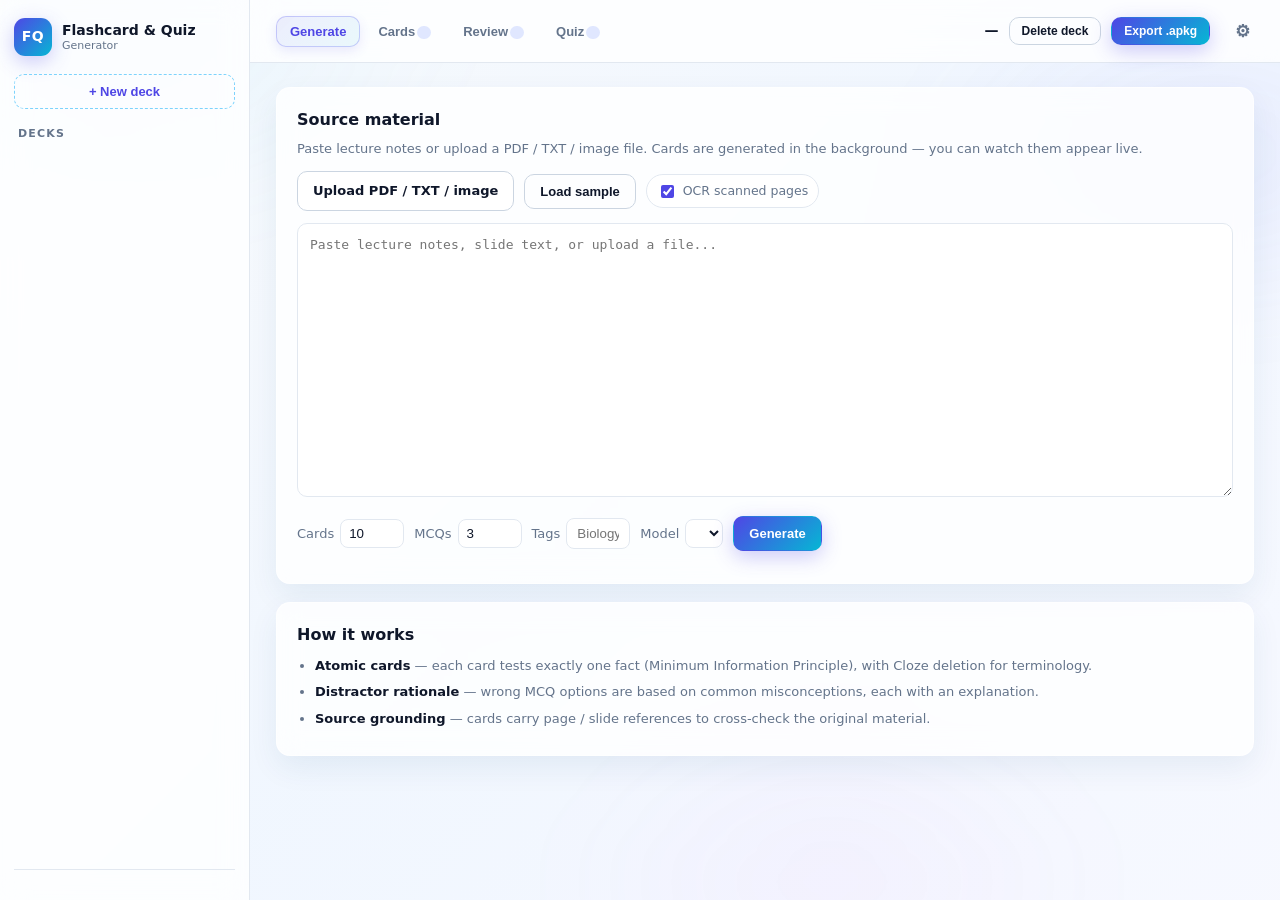
==== static/app.html @ 415cfa1e "Flashcard & Quiz Generator: multi-modal study tool with LLM card extraction, SM-2 review, and Anki e" ====
<!DOCTYPE html>
<html lang="en">
<head>
  <meta charset="UTF-8" />
  <meta name="viewport" content="width=device-width, initial-scale=1.0" />
  <title>Flashcard &amp; Quiz Generator</title>
  <meta name="theme-color" content="#4f46e5" />
  <meta name="mobile-web-app-capable" content="yes" />
  <meta name="apple-mobile-web-app-capable" content="yes" />
  <meta name="apple-mobile-web-app-status-bar-style" content="default" />
  <link rel="manifest" href="/manifest.json" />
  <link rel="icon" href="/favicon.ico" sizes="any" />
  <link rel="icon" type="image/png" sizes="32x32" href="/icons/favicon-64.png" />
  <link rel="icon" type="image/png" sizes="192x192" href="/icons/icon-192.png" />
  <link rel="icon" type="image/png" sizes="512x512" href="/icons/icon-512.png" />
  <link rel="apple-touch-icon" href="/icons/apple-touch-icon.png" />
  <link rel="stylesheet" href="style.css" />
</head>
<body>
  <div class="app">
    <aside class="sidebar">
      <div class="brand">
        <div class="brand-mark">FQ</div>
        <div class="brand-text">
          <strong>Flashcard &amp; Quiz</strong>
          <span>Generator</span>
        </div>
      </div>
      <button id="newDeckBtn" class="new-deck">+ New deck</button>
      <div class="deck-head">Decks</div>
      <ul id="deckList" class="deck-list"></ul>
      <div class="sidebar-foot">
        <div id="modelInfo" class="model-info" title="Active model"></div>
      </div>
    </aside>

    <div class="main">
      <header class="topbar">
        <button id="menuBtn" class="icon-btn" title="Menu" aria-label="Menu">&#9776;</button>
        <nav class="tabs" id="tabs">
          <button data-tab="generate" class="active">Generate</button>
          <button data-tab="cards">Cards <span id="cardsBadge" class="badge"></span></button>
          <button data-tab="review">Review <span id="dueBadge" class="badge accent"></span></button>
          <button data-tab="quiz">Quiz <span id="quizBadge" class="badge"></span></button>
        </nav>
        <div class="topbar-right">
          <span id="deckTitle" class="deck-title">—</span>
          <span id="platformChip" class="platform-chip" hidden></span>
          <button id="deleteDeckBtn" class="ghost sm danger">Delete deck</button>
          <button id="exportBtn" class="primary sm">Export .apkg</button>
          <button id="prefsBtn" class="icon-btn" title="Settings" aria-label="Settings">&#9881;</button>
        </div>
      </header>

      <main id="content" class="content">

        <section id="tab-generate" class="tab">
          <div class="panel">
            <h2>Source material</h2>
            <p class="sub">Paste lecture notes or upload a PDF / TXT / image file. Cards are generated in the background — you can watch them appear live.</p>
            <div class="row">
              <label class="file-btn">
                Upload PDF / TXT / image
                <input type="file" id="fileInput" accept=".pdf,.txt,.png,.jpg,.jpeg,.webp,.bmp,.tif,.tiff" />
              </label>
              <button id="loadSample" class="ghost">Load sample</button>
              <label class="chk" title="Read scanned pages with OCR">
                <input type="checkbox" id="ocrToggle" checked /> OCR scanned pages
              </label>
              <span id="fileStatus" class="status"></span>
            </div>
            <textarea id="sourceText" rows="12" placeholder="Paste lecture notes, slide text, or upload a file..."></textarea>
            <div class="row options">
              <label>Cards <input type="number" id="numCards" value="10" min="1" max="200" /></label>
              <label>MCQs <input type="number" id="numMcqs" value="3" min="1" max="100" /></label>
              <label>Tags <input type="text" id="tags" placeholder="Biology,Lecture_01" /></label>
              <label class="model-pick">Model
                <select id="modelSelect" title="Local Ollama/LM Studio models appear automatically when running"></select>
              </label>
              <button id="generateBtn" class="primary">Generate</button>
            </div>
            <div id="genProgress" class="progress hidden">
              <div class="bar"><div class="fill" id="genFill"></div></div>
              <div id="genStatus" class="status"></div>
            </div>
          </div>

          <div class="panel tips">
            <h2>How it works</h2>
            <ul>
              <li><strong>Atomic cards</strong> — each card tests exactly one fact (Minimum Information Principle), with Cloze deletion for terminology.</li>
              <li><strong>Distractor rationale</strong> — wrong MCQ options are based on common misconceptions, each with an explanation.</li>
              <li><strong>Source grounding</strong> — cards carry page / slide references to cross-check the original material.</li>
            </ul>
          </div>
        </section>

        <section id="tab-cards" class="tab hidden">
          <div class="panel">
            <div class="toolbar">
              <input type="text" id="cardFilter" class="search" placeholder="Filter cards..." />
              <span class="hint" id="cardCount"></span>
              <span class="spacer"></span>
              <span class="hint">Click a card to flip it</span>
            </div>
            <div id="cardGrid" class="card-grid"></div>
            <div id="cardsEmpty" class="empty hidden">
              <div class="empty-icon"><svg viewBox="0 0 24 24" fill="none" stroke="currentColor" stroke-width="1.8" stroke-linecap="round" stroke-linejoin="round"><rect x="3" y="4" width="18" height="16" rx="2"/><path d="M7 9h10M7 13h10M7 17h6"/></svg></div>
              <div class="empty-title">No cards yet</div>
              <p>Generate flashcards from your notes on the Generate tab, or export the deck to Anki.</p>
            </div>
          </div>
        </section>

        <section id="tab-review" class="tab hidden">
          <div class="panel">
            <h2>Spaced repetition <span class="hint inline">SM-2 · due today: <b id="reviewDueCount">0</b></span></h2>
            <div id="reviewArea"></div>
          </div>
        </section>

        <section id="tab-quiz" class="tab hidden">
          <div class="panel">
            <div class="toolbar">
              <h2>Multiple choice</h2>
              <span class="spacer"></span>
              <span class="hint" id="quizSessionScore"></span>
            </div>
            <div id="quizArea"></div>
          </div>
        </section>

      </main>
    </div>
  </div>

  <div id="sidebarBackdrop" class="sidebar-backdrop"></div>
  <div id="toasts" class="toasts"></div>
  <div id="modalRoot"></div>
  <template id="prefsTpl">
    <p style="color:var(--muted);font-size:13px;margin:0 0 12px">Appearance preferences are saved on this device.</p>
    <div class="prefs-row"><label>Theme</label>
      <div class="seg">
        <button data-theme="light">Light</button>
        <button data-theme="dark">Dark</button>
        <button data-theme="auto">Auto</button>
      </div>
    </div>
    <div class="prefs-row"><label>Accent</label>
      <div class="accents" data-accent>
        <button data-accent="indigo" title="Indigo" style="--sw:#4f46e5"></button>
        <button data-accent="cyan" title="Cyan" style="--sw:#0284c7"></button>
        <button data-accent="emerald" title="Emerald" style="--sw:#059669"></button>
        <button data-accent="rose" title="Rose" style="--sw:#e11d48"></button>
        <button data-accent="amber" title="Amber" style="--sw:#d97706"></button>
      </div>
    </div>
    <div class="prefs-row"><label>Text size</label>
      <div class="seg">
        <button data-size="compact">Compact</button>
        <button data-size="normal">Normal</button>
        <button data-size="large">Large</button>
      </div>
    </div>
  </template>
  <script src="app.js"></script>
  <script>
    if ("serviceWorker" in navigator) {
      window.addEventListener("load", () => navigator.serviceWorker.register("/sw.js").catch(() => {}));
    }
  </script>
</body>
</html>
---- static/style.css ----
﻿:root {
  --bg-top: #f8fafc;
  --bg-mid: rgba(219, 234, 254, 0.4);   /* blue-50 */
  --bg-bottom: rgba(238, 242, 255, 0.5); /* indigo-50 */
  --accent: #0284c7;                     /* bright cyan / royal blue */
  --indigo: #4f46e5;
  --cyan: #06b6d4;
  --emerald: #059669;
  --rose: #e11d48;
  --amber: #b45309;
  --text: #0f172a;                       /* midnight navy */
  --charcoal: #18181b;                   /* card text */
  --muted: #64748b;                      /* slate-500 */
  --white: #ffffff;
  --glass: rgba(255, 255, 255, 0.8);
  --glass-strong: rgba(255, 255, 255, 0.92);
  --border-soft: rgba(255, 255, 255, 0.6);
  --border-line: #e2e8f0;                /* slate-200 */
  --border-line-2: #cbd5e1;              /* slate-300 */
  --hover: #f1f5f9;                      /* slate-100 */
  --chip-bg: #f1f5f9;
  --wrong-bg: #fff1f2;
  --grad: linear-gradient(135deg, #4f46e5 0%, #06b6d4 100%);
  --grad-soft: linear-gradient(135deg, rgba(79, 70, 229, 0.09), rgba(6, 182, 212, 0.08));
  --shadow: 0 12px 30px rgba(12, 74, 110, 0.07);
  --glow: 0 6px 20px rgba(79, 70, 229, 0.28);
  --radius: 14px;
}

:root[data-theme="dark"] {
  --bg-top: #0b1220;
  --bg-mid: rgba(30, 41, 59, 0.5);
  --bg-bottom: rgba(15, 23, 42, 0.65);
  --text: #e2e8f0;
  --charcoal: #f1f5f9;
  --muted: #94a3b8;
  --white: #111a2c;
  --glass: rgba(23, 32, 48, 0.78);
  --glass-strong: rgba(23, 32, 48, 0.95);
  --border-soft: rgba(148, 163, 184, 0.15);
  --border-line: #263247;
  --border-line-2: #3b4a63;
  --hover: #1e293b;
  --chip-bg: #1e293b;
  --wrong-bg: rgba(225, 29, 72, 0.18);
  --shadow: 0 12px 30px rgba(0, 0, 0, 0.5);
  --glow: 0 6px 22px rgba(99, 102, 241, 0.4);
}

html.fs-compact { zoom: 0.92; }
html.fs-large { zoom: 1.12; }

* { box-sizing: border-box; }

html, body { height: 100%; }

body {
  margin: 0;
  color: var(--text);
  font-family: "Segoe UI", system-ui, -apple-system, sans-serif;
  line-height: 1.55;
  background: linear-gradient(135deg, var(--bg-top), var(--bg-mid), var(--bg-bottom));
  overflow-x: hidden;
}

body::before {
  content: "";
  position: fixed;
  inset: -25%;
  z-index: -1;
  pointer-events: none;
  background:
    radial-gradient(30% 26% at 22% 18%, rgba(56, 189, 248, 0.08), transparent 65%),
    radial-gradient(26% 22% at 80% 28%, rgba(99, 102, 241, 0.07), transparent 65%),
    radial-gradient(24% 22% at 60% 82%, rgba(217, 70, 239, 0.04), transparent 65%);
  filter: blur(34px);
  animation: aurora 26s ease-in-out infinite alternate;
}

@keyframes aurora {
  0%   { transform: translate3d(-2%, -1%, 0) scale(1); }
  50%  { transform: translate3d(2%, 1.5%, 0) scale(1.06); }
  100% { transform: translate3d(-1.5%, 2%, 0) scale(1.01); }
}

::selection { background: rgba(79, 70, 229, 0.18); }

::-webkit-scrollbar { width: 10px; height: 10px; }
::-webkit-scrollbar-track { background: transparent; }
::-webkit-scrollbar-thumb {
  background: rgba(99, 102, 241, 0.25);
  border-radius: 999px;
  border: 2px solid var(--bg-top);
}
::-webkit-scrollbar-thumb:hover { background: rgba(99, 102, 241, 0.4); }

.app { display: flex; min-height: 100vh; }

/* ---------------------------------------------------------------- sidebar */

.sidebar {
  width: 250px;
  flex-shrink: 0;
  display: flex;
  flex-direction: column;
  background: var(--glass);
  backdrop-filter: blur(14px);
  border-right: 1px solid var(--border-line);
  padding: 18px 14px;
  position: sticky;
  top: 0;
  height: 100vh;
}

.brand { display: flex; align-items: center; gap: 10px; margin-bottom: 18px; }

.brand-mark {
  width: 38px; height: 38px;
  display: grid; place-items: center;
  border-radius: 11px;
  background: var(--grad);
  font-weight: 800; font-size: 14px; letter-spacing: .5px; color: #fff;
  box-shadow: var(--glow);
}

.brand-text { display: flex; flex-direction: column; line-height: 1.2; }
.brand-text strong { font-size: 14px; color: var(--text); }
.brand-text span { font-size: 11px; color: var(--muted); }

.new-deck {
  width: 100%;
  padding: 9px 12px;
  border: 1px dashed #7dd3fc;
  border-radius: 10px;
  background: transparent;
  color: var(--accent);
  cursor: pointer;
  font-size: 13px;
  font-weight: 600;
  transition: background .15s, border-color .15s;
}
.new-deck:hover { background: #f0f9ff; border-color: var(--accent); }

.deck-head {
  margin: 16px 4px 6px;
  font-size: 11px; font-weight: 700; letter-spacing: 1.2px;
  color: var(--muted); text-transform: uppercase;
}

.deck-list { list-style: none; margin: 0; padding: 0; overflow-y: auto; flex: 1; }

.deck-item {
  display: flex; align-items: center; gap: 8px;
  padding: 9px 10px; margin-bottom: 4px;
  border-radius: 10px; cursor: pointer;
  border: 1px solid transparent;
  transition: background .12s, border-color .12s;
}
.deck-item:hover { background: rgba(224, 231, 255, 0.55); }  /* indigo-100 tint */
.deck-item.active {
  background: linear-gradient(135deg, rgba(79, 70, 229, 0.09), rgba(6, 182, 212, 0.07));
  border-color: rgba(99, 102, 241, 0.3);
}
.deck-item .name { flex: 1; font-size: 13px; white-space: nowrap; overflow: hidden; text-overflow: ellipsis; color: var(--text); }
.deck-item .meta { font-size: 11px; color: var(--muted); white-space: nowrap; }
.deck-item .meta .due-num { color: #d97706; font-weight: 700; }

.sidebar-foot { margin-top: 12px; padding-top: 12px; border-top: 1px solid var(--border-line); }
.model-info { font-size: 11px; color: var(--muted); overflow-wrap: anywhere; }
.model-info b { color: var(--text); }
.model-info .mock-tag {
  display: inline-block; margin-top: 4px; padding: 1px 7px;
  background: #fef3c7; color: #b45309;
  border-radius: 999px; font-size: 10px; font-weight: 700;
}

/* ---------------------------------------------------------------- main */

.main { flex: 1; min-width: 0; display: flex; flex-direction: column; }

.topbar {
  display: flex; align-items: center; justify-content: space-between; gap: 14px;
  padding: 14px 26px;
  border-bottom: 1px solid var(--border-line);
  background: var(--glass);
  backdrop-filter: blur(14px);
  position: sticky; top: 0; z-index: 10;
  flex-wrap: wrap;
}

.tabs { display: flex; gap: 4px; }
.tabs button {
  background: transparent; border: none; color: var(--muted);
  padding: 8px 14px; font-size: 13px; font-weight: 600; cursor: pointer;
  border-radius: 10px; transition: background .12s, color .12s;
}
.tabs button:hover { background: rgba(224, 231, 255, 0.55); color: var(--text); }
.tabs button.active {
  background: var(--grad-soft);
  color: var(--indigo);
  box-shadow: inset 0 0 0 1px rgba(99, 102, 241, 0.3), 0 4px 12px rgba(79, 70, 229, 0.12);
}

.badge {
  font-size: 10px; background: #e0e7ff; color: #4338ca;   /* indigo-100 / indigo-700 */
  border-radius: 999px; padding: 1px 7px; font-weight: 700; margin-left: 2px;
}
.badge.accent { background: #e0e7ff; color: #4338ca; }
.badge.warn { background: #fef3c7; color: #b45309; }

.topbar-right { display: flex; align-items: center; gap: 10px; }
.deck-title { font-size: 14px; font-weight: 700; color: var(--text); }

.content { padding: 24px 26px 80px; max-width: 1100px; width: 100%; }

.tab { display: grid; gap: 18px; }
.tab.hidden { display: none; }

.panel {
  background: var(--glass);
  border: 1px solid var(--border-soft);
  border-radius: var(--radius);
  padding: 20px;
  backdrop-filter: blur(12px);
  box-shadow: var(--shadow);
}
.panel h2 { margin: 0 0 6px; font-size: 16px; color: var(--text); }
.panel h2 .inline { font-weight: 400; }

.sub { color: var(--muted); font-size: 13px; margin: 0 0 12px; }

.row { display: flex; gap: 10px; align-items: center; flex-wrap: wrap; margin: 12px 0; }
.row.options label { display: flex; align-items: center; gap: 6px; font-size: 13px; color: var(--muted); }
.row.options label input { width: 64px; }
.row.options label.model-pick select {
  max-width: 220px; padding: 5px 8px; border-radius: 8px;
  border: 1px solid var(--border-line); background: var(--white); color: var(--text);
  font: 12.5px/1.4 inherit;
}
.row.options label.model-pick select:focus { outline: none; border-color: var(--accent); }

label.chk {
  display: inline-flex; align-items: center; gap: 6px;
  font-size: 12.5px; color: var(--muted);
  padding: 6px 10px; border-radius: 999px;
  background: var(--glass);
  border: 1px solid var(--border-line);
  cursor: pointer; user-select: none;
}
label.chk input { width: auto; accent-color: var(--accent); }
label.chk:hover { border-color: var(--accent); }

textarea, input[type="text"].search {
  width: 100%;
  background: var(--glass-strong);
  color: var(--text);
  border: 1px solid var(--border-line);
  border-radius: 10px;
  padding: 11px 12px;
  font: 13px/1.6 Consolas, "Cascadia Mono", monospace;
  resize: vertical;
}
input[type="number"], .search { width: auto; }
input[type="number"] {
  background: var(--glass-strong); color: var(--text);
  border: 1px solid var(--border-line); border-radius: 8px;
  padding: 6px 8px;
}
textarea:focus, input:focus, input:focus-visible {
  outline: none;
  border-color: rgba(79, 70, 229, 0.6);
  box-shadow: 0 0 0 3px rgba(79, 70, 229, 0.12);
}
input[type="text"] { background: var(--glass-strong); color: var(--text); border: 1px solid var(--border-line); border-radius: 8px; padding: 7px 10px; }
input[type="text"] { width: 220px; }

button {
  background: var(--white);
  color: var(--text);
  border: 1px solid var(--border-line-2);
  border-radius: 10px;
  padding: 9px 15px;
  cursor: pointer;
  font-size: 13px;
  font-weight: 600;
  transition: filter .15s, transform .05s, border-color .15s, box-shadow .2s, background .15s;
}
button:hover { background: var(--hover); border-color: #94a3b8; }
button:active { transform: translateY(1px); }
button:disabled { opacity: .45; cursor: not-allowed; }
button.primary {
  background: var(--grad);
  border-color: transparent; color: #fff;
  box-shadow: var(--glow);
}
button.primary:hover { filter: brightness(1.07); box-shadow: 0 8px 24px rgba(79, 70, 229, 0.35); }
button.ghost { background: transparent; }
button.ghost:hover { background: rgba(224, 231, 255, 0.4); }
button.sm { padding: 6px 12px; font-size: 12px; }
button.danger:hover { border-color: var(--rose); color: var(--rose); background: rgba(225, 29, 72, 0.06); }

.file-btn {
  display: inline-block; cursor: pointer; font-size: 13px;
  background: var(--white); border: 1px solid var(--border-line-2);
  border-radius: 10px; padding: 9px 15px; font-weight: 600;
  transition: filter .15s, border-color .15s, background .15s;
}
.file-btn:hover { filter: brightness(0.98); background: var(--hover); border-color: #94a3b8; }
.file-btn input { display: none; }

.status { font-size: 12px; color: var(--muted); }
.status.err { color: var(--rose); }
.status.ok { color: var(--emerald); }

/* ---------------------------------------------------------------- progress */

.progress { margin-top: 4px; }
.progress.hidden, .hidden { display: none; }
.bar {
  height: 8px; border-radius: 999px;
  background: var(--border-line); overflow: hidden;
  border: 1px solid var(--border-line);
}
.fill {
  height: 100%; width: 0%;
  background: var(--grad);
  border-radius: 999px;
  box-shadow: 0 0 10px rgba(79, 70, 229, 0.4);
  transition: width .4s ease;
}
#genStatus { margin-top: 8px; }
.bar.indeterminate .fill { width: 30%; animation: slide 1.2s ease-in-out infinite; }
@keyframes slide { 0% { margin-left: -30%; } 100% { margin-left: 100%; } }

/* ---------------------------------------------------------------- card grid */

.toolbar { display: flex; align-items: center; gap: 12px; margin-bottom: 14px; flex-wrap: wrap; }
.toolbar h2 { margin: 0; }
.toolbar .search { max-width: 280px; }
.toolbar .search { width: auto; }
.spacer { flex: 1; }
.hint { font-size: 12px; color: var(--muted); }

.card-grid {
  display: grid;
  grid-template-columns: repeat(auto-fill, minmax(300px, 1fr));
  gap: 14px;
}

.flip-card { perspective: 1100px; }
.flip-card .flip-inner {
  position: relative; width: 100%; height: 150px;
  transform-style: preserve-3d;
  transition: transform .45s cubic-bezier(.4, .2, .2, 1);
  cursor: pointer;
}
.flip-card.flipped .flip-inner { transform: rotateY(180deg); }
.flip-card.big .flip-inner { height: 260px; }

.face {
  position: absolute; inset: 0;
  backface-visibility: hidden; -webkit-backface-visibility: hidden;
  border-radius: 12px;
  border: 1px solid var(--border-soft);
  background: var(--white);
  box-shadow: 0 8px 22px rgba(12, 74, 110, 0.08);
  padding: 16px;
  display: flex; flex-direction: column;
  overflow: hidden;
}
.flip-card:not(.flipped) .face.front { transition: box-shadow .25s, transform .25s; }
.flip-card:not(.flipped):hover .face.front {
  box-shadow: 0 12px 30px rgba(79, 70, 229, 0.16);
  transform: translateY(-2px);
}

.face .face-text {
  flex: 1; font-size: 14px; overflow-y: auto;
  display: flex; align-items: center;
  color: var(--charcoal);
}
.face.back .face-text { align-items: flex-start; }
.face .face-meta {
  margin-top: 8px; padding-top: 8px;
  border-top: 1px solid var(--border-line);
  display: flex; gap: 6px; align-items: center; flex-wrap: wrap;
  font-size: 11px; color: var(--muted);
}
.face.back {
  transform: rotateY(180deg);
  border-color: rgba(5, 150, 105, 0.3);
  background: linear-gradient(160deg, #ecfdf5, #f0fdff); /* emerald-50 â†’ cyan-50 */
}

.chip {
  background: #e0f2fe; color: #0369a1;                 /* sky-100 / sky-700 */
  border: 1px solid rgba(3, 105, 161, 0.15);
  border-radius: 999px; padding: 1px 8px; font-size: 10px; font-weight: 700;
}
.chip.tags { background: var(--chip-bg); color: var(--muted); border-color: transparent; font-weight: 600; }

mark, .cloze-hl {
  background: #fef08a; color: #451a03;                /* yellow-200 highlighter / amber-950 */
  border-radius: 4px; padding: 0 3px; font-weight: 700;
}

.card-actions { display: flex; gap: 6px; margin-top: 8px; }
.card-actions button { padding: 5px 10px; font-size: 11px; background: var(--hover); }

.card-editor { width: 100%; }
.card-editor textarea { min-height: 54px; margin-bottom: 6px; font-size: 12px; }
.card-editor .controls { display: flex; gap: 6px; justify-content: flex-end; }
.card-editor .controls button { padding: 5px 12px; font-size: 11px; }
.card-editor .save { background: var(--emerald); border-color: var(--emerald); color: #fff; }

.empty { text-align: center; padding: 42px 20px; color: var(--muted); }
.empty-title { font-size: 16px; font-weight: 700; color: var(--text); margin-bottom: 6px; }
.empty p { margin: 0; font-size: 13px; }

/* ---------------------------------------------------------------- review */

.review-stage { max-width: 640px; margin: 0 auto; }
.review-flip { margin-bottom: 14px; }
.review-actions { display: flex; gap: 8px; justify-content: center; flex-wrap: wrap; }
.review-actions button { min-width: 84px; }
.review-actions .q1 { border-color: #fda4af; color: #be123c; }
.review-actions .q3 { border-color: #fcd34d; color: #b45309; }
.review-actions .q4 { border-color: #6ee7b7; color: #047857; }
.review-actions .q5 { background: linear-gradient(135deg, #10b981, #06b6d4); border-color: transparent; color: #fff; box-shadow: 0 5px 16px rgba(16, 185, 129, 0.3); }
.review-progress { text-align: center; color: var(--muted); font-size: 12px; margin-top: 12px; }
.review-result { text-align: center; font-size: 13px; margin-top: 10px; }
.review-result.ok { color: var(--emerald); }
.review-result .interval-line { color: var(--muted); font-size: 12px; }

/* ---------------------------------------------------------------- quiz */

.quiz-box { max-width: 720px; margin: 0 auto; }
.quiz-head { display: flex; justify-content: space-between; align-items: center; margin-bottom: 12px; color: var(--muted); font-size: 13px; }
.quiz-q { font-size: 16px; font-weight: 700; margin-bottom: 14px; color: var(--text); }
.quiz-opts { display: grid; gap: 8px; margin-bottom: 12px; }
.quiz-opt {
  display: flex; align-items: center; gap: 10px; text-align: left;
  background: var(--white); padding: 11px 14px;
  border-radius: 11px;
  box-shadow: 0 2px 8px rgba(12, 74, 110, 0.04);
}
.quiz-opt:hover:not(.locked):not(.correct):not(.wrong) { border-color: rgba(99, 102, 241, 0.55); background: var(--hover); }
.quiz-opt .key { color: var(--muted); font-weight: 700; font-size: 12px; min-width: 18px; }
.quiz-opt.correct { border-color: rgba(5, 150, 105, 0.6); background: #ecfdf5; box-shadow: 0 0 14px rgba(5, 150, 105, 0.12); }
.quiz-opt.wrong { border-color: rgba(225, 29, 72, 0.55); background: var(--wrong-bg); }
.quiz-opt.locked { opacity: .7; }
.quiz-opt.locked:not(.correct):not(.wrong) { opacity: .4; }
.quiz-expl {
  font-size: 13px; color: var(--muted);
  border-top: 1px dashed var(--border-line-2); padding-top: 10px; margin-bottom: 12px;
  min-height: 18px;
}
.quiz-nav { display: flex; gap: 8px; align-items: center; justify-content: space-between; }
.quiz-nav .nav-btns { display: flex; gap: 8px; }
.quiz-list { margin-top: 26px; border-top: 1px solid var(--border-line); padding-top: 14px; }
.quiz-list-title { font-size: 12px; color: var(--muted); text-transform: uppercase; letter-spacing: 1.2px; margin-bottom: 8px; }
.quiz-entry {
  display: flex; align-items: center; gap: 10px;
  padding: 8px 10px; border-radius: 9px; cursor: pointer;
  font-size: 13px; color: var(--muted);
}
.quiz-entry:hover { background: rgba(224, 231, 255, 0.55); color: var(--text); }
.quiz-entry.active {
  background: var(--grad-soft); color: var(--indigo); font-weight: 600;
  box-shadow: inset 0 0 0 1px rgba(99, 102, 241, 0.3);
}
.quiz-entry .acc { margin-left: auto; font-size: 11px; }
.quiz-entry .del { margin-left: 6px; padding: 2px 8px; font-size: 11px; }
.acc-good { color: var(--emerald); } .acc-bad { color: #d97706; } .acc-none { color: var(--muted); }

/* ---------------------------------------------------------------- toasts */

.toasts {
  position: fixed; bottom: 20px; right: 20px; z-index: 100;
  display: flex; flex-direction: column; gap: 8px; max-width: 340px;
}
.toast {
  background: var(--glass-strong);
  border: 1px solid var(--border-line);
  border-left: 3px solid #6366f1;
  backdrop-filter: blur(10px);
  padding: 11px 14px; border-radius: 11px;
  font-size: 13px; color: var(--text);
  box-shadow: var(--shadow);
  animation: toast-in .25s ease;
}
.toast.ok { border-left-color: var(--emerald); }
.toast.err { border-left-color: var(--rose); }
.toast.out { animation: toast-out .3s ease forwards; }
@keyframes toast-in { from { transform: translateY(10px); opacity: 0; } to { transform: none; opacity: 1; } }
@keyframes toast-out { to { transform: translateY(8px); opacity: 0; } }

/* ---------------------------------------------------------------- modal */

.modal-backdrop {
  position: fixed; inset: 0; z-index: 90;
  background: rgba(15, 23, 42, 0.25);
  display: grid; place-items: center;
  backdrop-filter: blur(4px);
}
.modal {
  width: min(420px, 90vw);
  background: var(--glass-strong);
  border: 1px solid var(--border-soft);
  border-radius: var(--radius);
  padding: 22px;
  backdrop-filter: blur(14px);
  box-shadow: 0 20px 50px rgba(12, 74, 110, 0.15);
}
.modal h3 { margin: 0 0 12px; font-size: 15px; color: var(--text); }
.modal .row { margin: 0; }
.modal .actions { display: flex; gap: 8px; justify-content: flex-end; margin-top: 16px; }
.modal .actions .confirm { background: var(--rose); border-color: var(--rose); color: #fff; }

.prefs-row { display: flex; align-items: center; gap: 12px; margin: 12px 0; }
.prefs-row label { font-size: 13px; font-weight: 600; color: var(--text); width: 76px; flex-shrink: 0; }
.seg { display: flex; gap: 4px; background: var(--chip-bg); border: 1px solid var(--border-line); border-radius: 10px; padding: 3px; }
.seg button { border: none; background: transparent; color: var(--muted); font-size: 12px; padding: 6px 12px; border-radius: 8px; cursor: pointer; }
.seg button:hover { color: var(--text); }
.seg button.active { background: var(--grad); color: #fff; font-weight: 600; box-shadow: var(--glow); }
.accents { display: flex; gap: 8px; }
.accents button {
  width: 26px; height: 26px; border-radius: 50%; border: 2px solid transparent; cursor: pointer;
  background: var(--sw); box-shadow: inset 0 0 0 2px rgba(255, 255, 255, 0.25);
}
.accents button:hover { transform: scale(1.1); }
.accents button.active { border-color: var(--text); box-shadow: 0 0 0 3px var(--glow); }
.icon-btn {
  background: transparent; border: none; color: var(--muted); font-size: 17px;
  width: 34px; height: 34px; border-radius: 10px; cursor: pointer; line-height: 1;
}
.icon-btn:hover { color: var(--text); background: var(--hover); }

.tips ul { margin: 8px 0 0; padding-left: 18px; font-size: 13px; color: var(--muted); }
.tips li { margin-bottom: 6px; }
.tips strong { color: var(--text); }

/* ---------------------------------------------------------------- responsive */

#menuBtn, .sidebar-backdrop { display: none; }

@media (max-width: 820px) {
  #menuBtn { display: inline-flex; }
  .app { flex-direction: column; }
  .sidebar {
    position: fixed;
    inset: 0 auto 0 0;
    width: 286px;
    height: 100%;
    flex-direction: column;
    align-items: stretch;
    z-index: 60;
    transform: translateX(-104%);
    transition: transform .22s ease;
    box-shadow: none;
  }
  .sidebar.open { transform: none; box-shadow: 0 12px 44px rgba(12, 74, 110, 0.28); }
  .sidebar-backdrop {
    display: block;
    position: fixed; inset: 0; z-index: 55;
    background: rgba(15, 23, 42, 0.4);
    opacity: 0; pointer-events: none;
    transition: opacity .2s ease;
  }
  .sidebar-backdrop.show { opacity: 1; pointer-events: auto; }
  .deck-list { flex-direction: column; align-items: stretch; }
  .deck-item { padding: 10px 12px; }
  .tabs { overflow-x: auto; flex-wrap: nowrap; -webkit-overflow-scrolling: touch; scrollbar-width: none; }
  .tabs::-webkit-scrollbar { display: none; }
  .topbar { padding: 12px 16px; }
  .content { padding: 16px 16px 80px; }
  .topbar-right .deck-title { display: none; }
  .card-grid { grid-template-columns: 1fr; }
}

/* ---------------------------------------------------------------- platform-aware */

body[data-platform="android"] button { min-height: 42px; }
body[data-platform="android"] .tabs button { padding: 10px 16px; }
body[data-platform="android"] .deck-item { padding: 12px; }
body[data-platform="android"] .new-deck, body[data-platform="android"] .file-btn { padding: 12px 16px; }
body[data-platform="android"] .row.options label input[type="number"] { width: 76px; padding: 9px; }
body[data-platform="android"] .quiz-opt { padding: 14px 16px; }
body[data-platform="android"] .review-actions button { min-height: 48px; flex: 1; min-width: 0; }
body[data-platform="android"] .review-actions { gap: 6px; }

body[data-platform="desktop"] .content { max-width: 1280px; }

.platform-chip {
  font-size: 11px; font-weight: 700; color: var(--accent);
  border: 1px solid rgba(2, 132, 199, 0.25);
  background: rgba(2, 132, 199, 0.08);
  padding: 3px 10px; border-radius: 999px;
  letter-spacing: .3px; white-space: nowrap;
}

button:focus-visible, .file-btn:focus-visible, .deck-item:focus-visible,
.quiz-opt:focus-visible, select:focus-visible {
  outline: 2px solid var(--accent);
  outline-offset: 2px;
}

.empty-icon {
  width: 46px; height: 46px; margin: 0 auto 12px;
  display: grid; place-items: center;
  border-radius: 14px;
  background: var(--grad-soft);
  color: var(--indigo);
}
.empty-icon svg { width: 24px; height: 24px; }

#generateBtn.busy::before {
  content: "";
  width: 12px; height: 12px; margin-right: 8px;
  border-radius: 50%;
  border: 2px solid rgba(255, 255, 255, 0.35);
  border-top-color: #fff;
  display: inline-block;
  vertical-align: -2px;
  animation: spin .7s linear infinite;
}
@keyframes spin { to { transform: rotate(360deg); } }
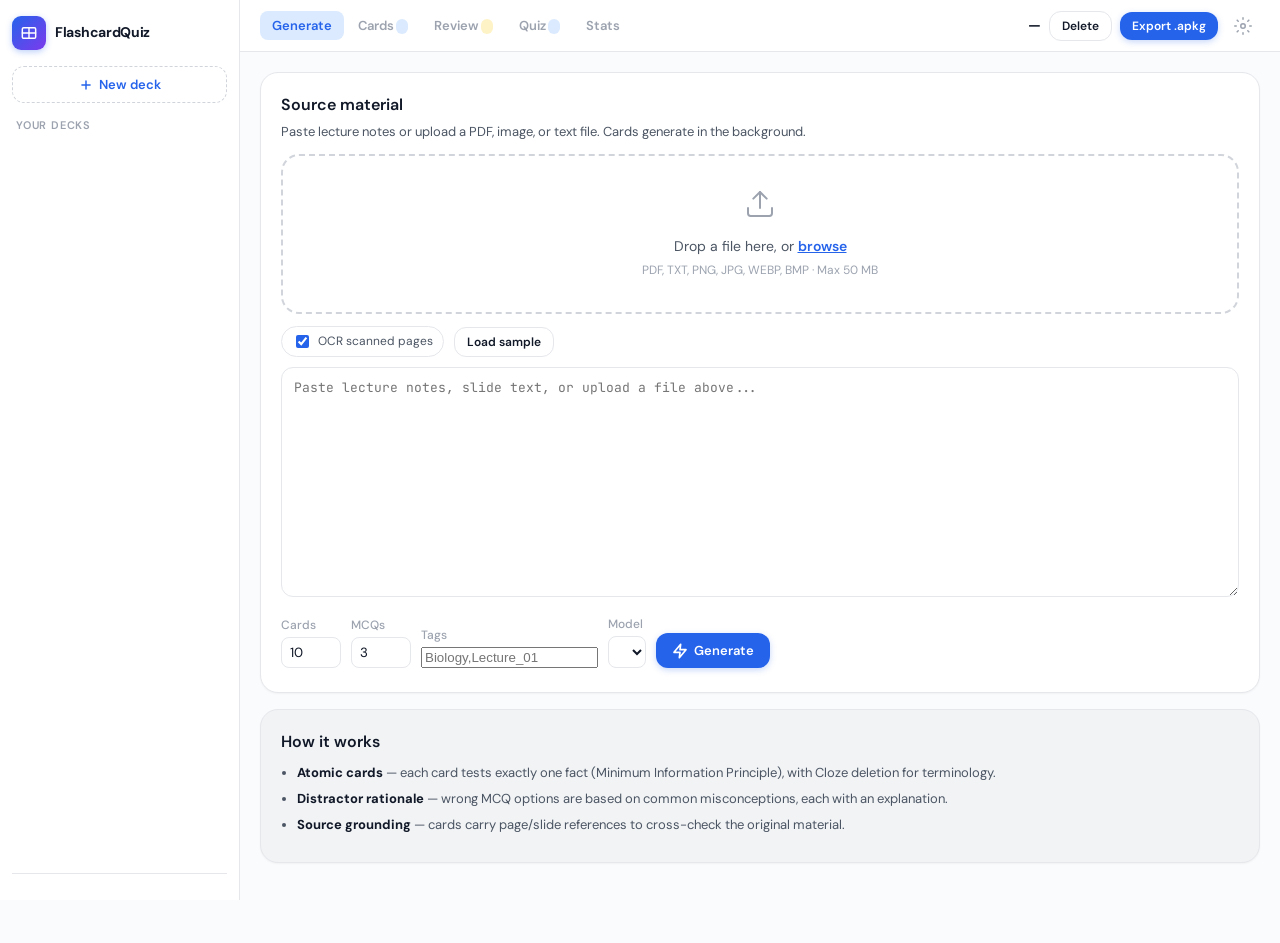
==== commit 2cdbfd73: "Production release: v1.2.0 - security fixes, UI overhaul, Play Store AAB, Docker deploy" ====
--- a/static/app.html
+++ b/static/app.html
@@ -4,129 +4,186 @@
   <meta charset="UTF-8" />
   <meta name="viewport" content="width=device-width, initial-scale=1.0" />
   <title>Flashcard &amp; Quiz Generator</title>
-  <meta name="theme-color" content="#4f46e5" />
+  <meta name="theme-color" content="#0a0a0f" />
   <meta name="mobile-web-app-capable" content="yes" />
   <meta name="apple-mobile-web-app-capable" content="yes" />
-  <meta name="apple-mobile-web-app-status-bar-style" content="default" />
+  <meta name="apple-mobile-web-app-status-bar-style" content="black-translucent" />
   <link rel="manifest" href="/manifest.json" />
   <link rel="icon" href="/favicon.ico" sizes="any" />
   <link rel="icon" type="image/png" sizes="32x32" href="/icons/favicon-64.png" />
   <link rel="icon" type="image/png" sizes="192x192" href="/icons/icon-192.png" />
   <link rel="icon" type="image/png" sizes="512x512" href="/icons/icon-512.png" />
   <link rel="apple-touch-icon" href="/icons/apple-touch-icon.png" />
+  <link rel="preconnect" href="https://fonts.googleapis.com" />
+  <link rel="preconnect" href="https://fonts.gstatic.com" crossorigin />
+  <link href="https://fonts.googleapis.com/css2?family=DM+Sans:ital,opsz,wght@0,9..40,400;0,9..40,500;0,9..40,600;0,9..40,700;1,9..40,400&family=JetBrains+Mono:wght@500&display=swap" rel="stylesheet" />
+  <link rel="stylesheet" href="tokens.css" />
   <link rel="stylesheet" href="style.css" />
 </head>
 <body>
   <div class="app">
-    <aside class="sidebar">
+    <aside class="sidebar" id="sidebar">
       <div class="brand">
-        <div class="brand-mark">FQ</div>
-        <div class="brand-text">
-          <strong>Flashcard &amp; Quiz</strong>
-          <span>Generator</span>
+        <div class="brand-mark">
+          <svg width="16" height="16" viewBox="0 0 24 24" fill="none" stroke="currentColor" stroke-width="2.2" stroke-linecap="round" stroke-linejoin="round"><rect x="2" y="4" width="20" height="16" rx="2"/><path d="M12 4v16"/><path d="M2 12h20"/></svg>
         </div>
-      </div>
-      <button id="newDeckBtn" class="new-deck">+ New deck</button>
-      <div class="deck-head">Decks</div>
+        <span class="brand-name">FlashcardQuiz</span>
+      </div>
+      <button id="newDeckBtn" class="new-deck">
+        <svg width="14" height="14" viewBox="0 0 24 24" fill="none" stroke="currentColor" stroke-width="2.5" stroke-linecap="round"><path d="M12 5v14M5 12h14"/></svg>
+        New deck
+      </button>
+      <div class="deck-header">Your Decks</div>
       <ul id="deckList" class="deck-list"></ul>
-      <div class="sidebar-foot">
+      <div class="sidebar-footer">
         <div id="modelInfo" class="model-info" title="Active model"></div>
       </div>
     </aside>
 
     <div class="main">
-      <header class="topbar">
-        <button id="menuBtn" class="icon-btn" title="Menu" aria-label="Menu">&#9776;</button>
+      <header class="topbar" id="topbar">
+        <button id="menuBtn" class="icon-btn menu-btn" title="Menu" aria-label="Menu">
+          <svg width="20" height="20" viewBox="0 0 24 24" fill="none" stroke="currentColor" stroke-width="2" stroke-linecap="round"><path d="M3 12h18M3 6h18M3 18h18"/></svg>
+        </button>
         <nav class="tabs" id="tabs">
           <button data-tab="generate" class="active">Generate</button>
           <button data-tab="cards">Cards <span id="cardsBadge" class="badge"></span></button>
-          <button data-tab="review">Review <span id="dueBadge" class="badge accent"></span></button>
+          <button data-tab="review">Review <span id="dueBadge" class="badge badge-warn"></span></button>
           <button data-tab="quiz">Quiz <span id="quizBadge" class="badge"></span></button>
+          <button data-tab="stats">Stats</button>
         </nav>
         <div class="topbar-right">
-          <span id="deckTitle" class="deck-title">—</span>
+          <span id="deckTitle" class="deck-title">&mdash;</span>
           <span id="platformChip" class="platform-chip" hidden></span>
-          <button id="deleteDeckBtn" class="ghost sm danger">Delete deck</button>
-          <button id="exportBtn" class="primary sm">Export .apkg</button>
-          <button id="prefsBtn" class="icon-btn" title="Settings" aria-label="Settings">&#9881;</button>
+          <button id="deleteDeckBtn" class="btn-ghost btn-sm btn-danger">Delete</button>
+          <button id="exportBtn" class="btn-primary btn-sm">Export .apkg</button>
+          <button id="prefsBtn" class="icon-btn" title="Settings" aria-label="Settings">
+            <svg width="18" height="18" viewBox="0 0 24 24" fill="none" stroke="currentColor" stroke-width="2" stroke-linecap="round" stroke-linejoin="round"><circle cx="12" cy="12" r="3"/><path d="M12 1v2M12 21v2M4.22 4.22l1.42 1.42M18.36 18.36l1.42 1.42M1 12h2M21 12h2M4.22 19.78l1.42-1.42M18.36 5.64l1.42-1.42"/></svg>
+          </button>
         </div>
       </header>
 
       <main id="content" class="content">
 
+        <!-- Generate Tab -->
         <section id="tab-generate" class="tab">
           <div class="panel">
             <h2>Source material</h2>
-            <p class="sub">Paste lecture notes or upload a PDF / TXT / image file. Cards are generated in the background — you can watch them appear live.</p>
-            <div class="row">
-              <label class="file-btn">
-                Upload PDF / TXT / image
-                <input type="file" id="fileInput" accept=".pdf,.txt,.png,.jpg,.jpeg,.webp,.bmp,.tif,.tiff" />
-              </label>
-              <button id="loadSample" class="ghost">Load sample</button>
+            <p class="sub">Paste lecture notes or upload a PDF, image, or text file. Cards generate in the background.</p>
+
+            <div class="drop-zone" id="dropZone">
+              <div class="drop-icon">
+                <svg width="32" height="32" viewBox="0 0 24 24" fill="none" stroke="currentColor" stroke-width="1.5" stroke-linecap="round" stroke-linejoin="round"><path d="M21 15v4a2 2 0 0 1-2 2H5a2 2 0 0 1-2-2v-4"/><path d="M17 8l-5-5-5 5"/><path d="M12 3v12"/></svg>
+              </div>
+              <p class="drop-text">Drop a file here, or <label class="file-link" for="fileInput">browse</label></p>
+              <p class="drop-hint">PDF, TXT, PNG, JPG, WEBP, BMP &middot; Max 50 MB</p>
+              <input type="file" id="fileInput" accept=".pdf,.txt,.png,.jpg,.jpeg,.webp,.bmp,.tif,.tiff" />
+            </div>
+
+            <div id="filePreview" class="file-preview hidden">
+              <div class="file-info">
+                <svg width="16" height="16" viewBox="0 0 24 24" fill="none" stroke="currentColor" stroke-width="2" stroke-linecap="round" stroke-linejoin="round"><path d="M14 2H6a2 2 0 0 0-2 2v16a2 2 0 0 0 2 2h12a2 2 0 0 0 2-2V8z"/><path d="M14 2v6h6"/></svg>
+                <span id="fileName"></span>
+                <span id="fileSize" class="file-size"></span>
+                <button id="fileRemove" class="icon-btn" title="Remove file">
+                  <svg width="14" height="14" viewBox="0 0 24 24" fill="none" stroke="currentColor" stroke-width="2.5" stroke-linecap="round"><path d="M18 6 6 18M6 6l12 12"/></svg>
+                </button>
+              </div>
+            </div>
+
+            <div class="gen-row">
               <label class="chk" title="Read scanned pages with OCR">
                 <input type="checkbox" id="ocrToggle" checked /> OCR scanned pages
               </label>
+              <button id="loadSample" class="btn-ghost btn-sm">Load sample</button>
               <span id="fileStatus" class="status"></span>
             </div>
-            <textarea id="sourceText" rows="12" placeholder="Paste lecture notes, slide text, or upload a file..."></textarea>
-            <div class="row options">
-              <label>Cards <input type="number" id="numCards" value="10" min="1" max="200" /></label>
-              <label>MCQs <input type="number" id="numMcqs" value="3" min="1" max="100" /></label>
-              <label>Tags <input type="text" id="tags" placeholder="Biology,Lecture_01" /></label>
-              <label class="model-pick">Model
-                <select id="modelSelect" title="Local Ollama/LM Studio models appear automatically when running"></select>
-              </label>
-              <button id="generateBtn" class="primary">Generate</button>
-            </div>
+
+            <textarea id="sourceText" rows="10" placeholder="Paste lecture notes, slide text, or upload a file above..."></textarea>
+
+            <div class="gen-options">
+              <label class="opt-label">Cards
+                <input type="number" id="numCards" value="10" min="1" max="200" />
+              </label>
+              <label class="opt-label">MCQs
+                <input type="number" id="numMcqs" value="3" min="1" max="100" />
+              </label>
+              <label class="opt-label">Tags
+                <input type="text" id="tags" placeholder="Biology,Lecture_01" />
+              </label>
+              <label class="opt-label">Model
+                <select id="modelSelect" title="Local Ollama/LM Studio models appear automatically"></select>
+              </label>
+              <button id="generateBtn" class="btn-primary">
+                <svg width="16" height="16" viewBox="0 0 24 24" fill="none" stroke="currentColor" stroke-width="2.5" stroke-linecap="round" stroke-linejoin="round" style="margin-right:6px"><path d="M13 2L3 14h9l-1 8 10-12h-9l1-8z"/></svg>
+                Generate
+              </button>
+            </div>
+
             <div id="genProgress" class="progress hidden">
-              <div class="bar"><div class="fill" id="genFill"></div></div>
+              <div class="progress-bar"><div class="progress-fill" id="genFill"></div></div>
               <div id="genStatus" class="status"></div>
             </div>
           </div>
 
-          <div class="panel tips">
+          <div class="panel panel-muted">
             <h2>How it works</h2>
-            <ul>
-              <li><strong>Atomic cards</strong> — each card tests exactly one fact (Minimum Information Principle), with Cloze deletion for terminology.</li>
-              <li><strong>Distractor rationale</strong> — wrong MCQ options are based on common misconceptions, each with an explanation.</li>
-              <li><strong>Source grounding</strong> — cards carry page / slide references to cross-check the original material.</li>
+            <ul class="tips-list">
+              <li><strong>Atomic cards</strong> &mdash; each card tests exactly one fact (Minimum Information Principle), with Cloze deletion for terminology.</li>
+              <li><strong>Distractor rationale</strong> &mdash; wrong MCQ options are based on common misconceptions, each with an explanation.</li>
+              <li><strong>Source grounding</strong> &mdash; cards carry page/slide references to cross-check the original material.</li>
             </ul>
           </div>
         </section>
 
+        <!-- Cards Tab -->
         <section id="tab-cards" class="tab hidden">
           <div class="panel">
             <div class="toolbar">
-              <input type="text" id="cardFilter" class="search" placeholder="Filter cards..." />
-              <span class="hint" id="cardCount"></span>
+              <input type="text" id="cardFilter" class="search-input" placeholder="Filter cards..." />
+              <span class="muted" id="cardCount"></span>
               <span class="spacer"></span>
-              <span class="hint">Click a card to flip it</span>
+              <span class="muted sm">Click a card to flip</span>
             </div>
             <div id="cardGrid" class="card-grid"></div>
             <div id="cardsEmpty" class="empty hidden">
-              <div class="empty-icon"><svg viewBox="0 0 24 24" fill="none" stroke="currentColor" stroke-width="1.8" stroke-linecap="round" stroke-linejoin="round"><rect x="3" y="4" width="18" height="16" rx="2"/><path d="M7 9h10M7 13h10M7 17h6"/></svg></div>
+              <div class="empty-icon">
+                <svg width="28" height="28" viewBox="0 0 24 24" fill="none" stroke="currentColor" stroke-width="1.5" stroke-linecap="round" stroke-linejoin="round"><rect x="3" y="4" width="18" height="16" rx="2"/><path d="M7 9h10M7 13h10M7 17h6"/></svg>
+              </div>
               <div class="empty-title">No cards yet</div>
-              <p>Generate flashcards from your notes on the Generate tab, or export the deck to Anki.</p>
-            </div>
-          </div>
-        </section>
-
+              <p>Generate flashcards from your notes on the Generate tab.</p>
+            </div>
+          </div>
+        </section>
+
+        <!-- Review Tab -->
         <section id="tab-review" class="tab hidden">
           <div class="panel">
-            <h2>Spaced repetition <span class="hint inline">SM-2 · due today: <b id="reviewDueCount">0</b></span></h2>
+            <div class="toolbar">
+              <h2 style="margin:0">Spaced repetition</h2>
+              <span class="muted">SM-2 &middot; due today: <strong id="reviewDueCount">0</strong></span>
+            </div>
             <div id="reviewArea"></div>
           </div>
         </section>
 
+        <!-- Quiz Tab -->
         <section id="tab-quiz" class="tab hidden">
           <div class="panel">
             <div class="toolbar">
-              <h2>Multiple choice</h2>
+              <h2 style="margin:0">Multiple choice</h2>
               <span class="spacer"></span>
-              <span class="hint" id="quizSessionScore"></span>
+              <span class="muted" id="quizSessionScore"></span>
             </div>
             <div id="quizArea"></div>
+          </div>
+        </section>
+
+        <!-- Stats Tab -->
+        <section id="tab-stats" class="tab hidden">
+          <div class="panel">
+            <h2>Deck statistics</h2>
+            <div id="statsArea" class="stats-grid"></div>
           </div>
         </section>
 
@@ -138,7 +195,7 @@
   <div id="toasts" class="toasts"></div>
   <div id="modalRoot"></div>
   <template id="prefsTpl">
-    <p style="color:var(--muted);font-size:13px;margin:0 0 12px">Appearance preferences are saved on this device.</p>
+    <p class="muted sm" style="margin:0 0 12px">Appearance preferences are saved on this device.</p>
     <div class="prefs-row"><label>Theme</label>
       <div class="seg">
         <button data-theme="light">Light</button>
@@ -148,8 +205,8 @@
     </div>
     <div class="prefs-row"><label>Accent</label>
       <div class="accents" data-accent>
-        <button data-accent="indigo" title="Indigo" style="--sw:#4f46e5"></button>
-        <button data-accent="cyan" title="Cyan" style="--sw:#0284c7"></button>
+        <button data-accent="blue" title="Blue" style="--sw:#2563eb"></button>
+        <button data-accent="violet" title="Violet" style="--sw:#7c3aed"></button>
         <button data-accent="emerald" title="Emerald" style="--sw:#059669"></button>
         <button data-accent="rose" title="Rose" style="--sw:#e11d48"></button>
         <button data-accent="amber" title="Amber" style="--sw:#d97706"></button>
--- a/static/tokens.css
+++ b/static/tokens.css
@@ -0,0 +1,174 @@
+/* ---------------------------------------------------------------- tokens
+   Shared design tokens for landing + app pages. Both CSS files import this
+   via @import so there is a single source of truth for colors, spacing, and
+   typography. */
+
+:root {
+  --bg: #fafbfc;
+  --bg-alt: #f1f3f5;
+  --surface: #ffffff;
+  --surface-elevated: #ffffff;
+  --accent: #2563eb;
+  --accent-soft: #dbeafe;
+  --accent-hover: #1d4ed8;
+  --text: #111827;
+  --text-secondary: #4b5563;
+  --text-muted: #9ca3af;
+  --border: #e5e7eb;
+  --border-strong: #d1d5db;
+  --green: #059669;
+  --green-soft: #d1fae5;
+  --rose: #e11d48;
+  --rose-soft: #ffe4e6;
+  --amber: #d97706;
+  --amber-soft: #fef3c7;
+  --grad: linear-gradient(135deg, #2563eb 0%, #7c3aed 100%);
+  --shadow-sm: 0 1px 2px rgba(0,0,0,0.04);
+  --shadow: 0 4px 12px rgba(0,0,0,0.06);
+  --shadow-lg: 0 12px 32px rgba(0,0,0,0.08);
+  --radius: 12px;
+  --radius-lg: 18px;
+  --font: "DM Sans", system-ui, -apple-system, sans-serif;
+  --font-mono: "JetBrains Mono", "Cascadia Mono", monospace;
+  --sidebar-w: 240px;
+  --transition-fast: 0.15s ease;
+  --transition-med: 0.25s ease;
+}
+
+:root[data-theme="dark"] {
+  --bg: #0a0a0f;
+  --bg-alt: #111118;
+  --surface: #16161f;
+  --surface-elevated: #1c1c27;
+  --accent: #60a5fa;
+  --accent-soft: rgba(37,99,235,0.15);
+  --accent-hover: #93bbfd;
+  --text: #e5e7eb;
+  --text-secondary: #9ca3af;
+  --text-muted: #6b7280;
+  --border: #26262e;
+  --border-strong: #33333d;
+  --green-soft: rgba(5,150,105,0.15);
+  --rose-soft: rgba(225,29,72,0.15);
+  --amber-soft: rgba(217,119,6,0.15);
+  --grad: linear-gradient(135deg, #60a5fa 0%, #a78bfa 100%);
+  --shadow-sm: 0 1px 2px rgba(0,0,0,0.2);
+  --shadow: 0 4px 12px rgba(0,0,0,0.3);
+  --shadow-lg: 0 12px 32px rgba(0,0,0,0.4);
+}
+
+html.fs-compact { zoom: 0.92; }
+html.fs-large { zoom: 1.12; }
+
+*, *::before, *::after { box-sizing: border-box; }
+html { scroll-behavior: smooth; }
+
+body {
+  margin: 0;
+  color: var(--text);
+  font-family: var(--font);
+  line-height: 1.6;
+  background: var(--bg);
+  overflow-x: hidden;
+  -webkit-font-smoothing: antialiased;
+  -moz-osx-font-smoothing: grayscale;
+}
+
+::selection { background: rgba(37,99,235,0.15); }
+
+::-webkit-scrollbar { width: 8px; height: 8px; }
+::-webkit-scrollbar-track { background: transparent; }
+::-webkit-scrollbar-thumb { background: var(--border-strong); border-radius: 999px; }
+::-webkit-scrollbar-thumb:hover { background: var(--text-muted); }
+
+/* ---------------------------------------------------------------- utility animations */
+
+@keyframes fadeIn {
+  from { opacity: 0; transform: translateY(8px); }
+  to { opacity: 1; transform: none; }
+}
+
+@keyframes slideInRight {
+  from { opacity: 0; transform: translateX(12px); }
+  to { opacity: 1; transform: none; }
+}
+
+@keyframes scaleIn {
+  from { opacity: 0; transform: scale(0.95); }
+  to { opacity: 1; transform: none; }
+}
+
+@keyframes pulse {
+  0%, 100% { opacity: 1; }
+  50% { opacity: 0.5; }
+}
+
+@keyframes shimmer {
+  0% { background-position: -200% 0; }
+  100% { background-position: 200% 0; }
+}
+
+@keyframes shake {
+  0%, 100% { transform: translateX(0); }
+  20% { transform: translateX(-4px); }
+  40% { transform: translateX(4px); }
+  60% { transform: translateX(-3px); }
+  80% { transform: translateX(3px); }
+}
+
+.animate-in { animation: fadeIn 0.3s ease both; }
+
+/* ---------------------------------------------------------------- skeleton loading */
+
+.skeleton {
+  background: linear-gradient(90deg, var(--bg-alt) 25%, var(--border) 50%, var(--bg-alt) 75%);
+  background-size: 200% 100%;
+  animation: shimmer 1.5s ease-in-out infinite;
+  border-radius: var(--radius);
+}
+
+.skeleton-text { height: 14px; margin-bottom: 8px; }
+.skeleton-text:last-child { width: 60%; }
+.skeleton-card { height: 140px; border-radius: var(--radius-lg); }
+.skeleton-stat { height: 80px; border-radius: var(--radius-lg); }
+
+/* ---------------------------------------------------------------- buttons */
+
+.btn-primary, .btn-ghost {
+  display: inline-flex; align-items: center; justify-content: center;
+  font-weight: 600; border-radius: var(--radius); padding: 10px 20px;
+  font-size: 14px; font-family: var(--font); cursor: pointer; border: none;
+  transition: transform var(--transition-fast), box-shadow var(--transition-med), background var(--transition-fast);
+}
+.btn-primary {
+  background: var(--accent); color: #fff;
+  box-shadow: 0 2px 8px rgba(37,99,235,0.25);
+}
+.btn-primary:hover { background: var(--accent-hover); box-shadow: 0 4px 16px rgba(37,99,235,0.35); transform: translateY(-1px); }
+.btn-primary:active { transform: translateY(1px); box-shadow: 0 1px 4px rgba(37,99,235,0.2); }
+.btn-primary:disabled { opacity: .45; cursor: not-allowed; transform: none; }
+
+.btn-ghost {
+  background: var(--surface); color: var(--text);
+  border: 1px solid var(--border);
+}
+.btn-ghost:hover { background: var(--bg-alt); border-color: var(--border-strong); transform: translateY(-1px); }
+.btn-ghost:active { transform: translateY(1px); }
+
+.btn-sm { padding: 6px 12px; font-size: 12px; }
+.btn-danger:hover { border-color: var(--rose); color: var(--rose); background: var(--rose-soft); }
+
+.icon-btn {
+  background: transparent; border: none; color: var(--text-muted);
+  width: 36px; height: 36px; border-radius: var(--radius); cursor: pointer;
+  display: grid; place-items: center; font-family: var(--font);
+  transition: background var(--transition-fast), color var(--transition-fast);
+}
+.icon-btn:hover { color: var(--text); background: var(--bg-alt); }
+
+/* ---------------------------------------------------------------- focus */
+
+:focus-visible {
+  outline: 2px solid var(--accent);
+  outline-offset: 2px;
+}
--- a/static/style.css
+++ b/static/style.css
@@ -1,176 +1,100 @@
-﻿:root {
-  --bg-top: #f8fafc;
-  --bg-mid: rgba(219, 234, 254, 0.4);   /* blue-50 */
-  --bg-bottom: rgba(238, 242, 255, 0.5); /* indigo-50 */
-  --accent: #0284c7;                     /* bright cyan / royal blue */
-  --indigo: #4f46e5;
-  --cyan: #06b6d4;
-  --emerald: #059669;
-  --rose: #e11d48;
-  --amber: #b45309;
-  --text: #0f172a;                       /* midnight navy */
-  --charcoal: #18181b;                   /* card text */
-  --muted: #64748b;                      /* slate-500 */
-  --white: #ffffff;
-  --glass: rgba(255, 255, 255, 0.8);
-  --glass-strong: rgba(255, 255, 255, 0.92);
-  --border-soft: rgba(255, 255, 255, 0.6);
-  --border-line: #e2e8f0;                /* slate-200 */
-  --border-line-2: #cbd5e1;              /* slate-300 */
-  --hover: #f1f5f9;                      /* slate-100 */
-  --chip-bg: #f1f5f9;
-  --wrong-bg: #fff1f2;
-  --grad: linear-gradient(135deg, #4f46e5 0%, #06b6d4 100%);
-  --grad-soft: linear-gradient(135deg, rgba(79, 70, 229, 0.09), rgba(6, 182, 212, 0.08));
-  --shadow: 0 12px 30px rgba(12, 74, 110, 0.07);
-  --glow: 0 6px 20px rgba(79, 70, 229, 0.28);
-  --radius: 14px;
-}
-
-:root[data-theme="dark"] {
-  --bg-top: #0b1220;
-  --bg-mid: rgba(30, 41, 59, 0.5);
-  --bg-bottom: rgba(15, 23, 42, 0.65);
-  --text: #e2e8f0;
-  --charcoal: #f1f5f9;
-  --muted: #94a3b8;
-  --white: #111a2c;
-  --glass: rgba(23, 32, 48, 0.78);
-  --glass-strong: rgba(23, 32, 48, 0.95);
-  --border-soft: rgba(148, 163, 184, 0.15);
-  --border-line: #263247;
-  --border-line-2: #3b4a63;
-  --hover: #1e293b;
-  --chip-bg: #1e293b;
-  --wrong-bg: rgba(225, 29, 72, 0.18);
-  --shadow: 0 12px 30px rgba(0, 0, 0, 0.5);
-  --glow: 0 6px 22px rgba(99, 102, 241, 0.4);
-}
-
-html.fs-compact { zoom: 0.92; }
-html.fs-large { zoom: 1.12; }
-
-* { box-sizing: border-box; }
-
+﻿/* ---------------------------------------------------------------- tokens — imported via tokens.css */
+*, *::before, *::after { box-sizing: border-box; }
 html, body { height: 100%; }
 
 body {
   margin: 0;
   color: var(--text);
-  font-family: "Segoe UI", system-ui, -apple-system, sans-serif;
+  font-family: var(--font);
   line-height: 1.55;
-  background: linear-gradient(135deg, var(--bg-top), var(--bg-mid), var(--bg-bottom));
+  background: var(--bg);
   overflow-x: hidden;
-}
-
-body::before {
-  content: "";
-  position: fixed;
-  inset: -25%;
-  z-index: -1;
-  pointer-events: none;
-  background:
-    radial-gradient(30% 26% at 22% 18%, rgba(56, 189, 248, 0.08), transparent 65%),
-    radial-gradient(26% 22% at 80% 28%, rgba(99, 102, 241, 0.07), transparent 65%),
-    radial-gradient(24% 22% at 60% 82%, rgba(217, 70, 239, 0.04), transparent 65%);
-  filter: blur(34px);
-  animation: aurora 26s ease-in-out infinite alternate;
-}
-
-@keyframes aurora {
-  0%   { transform: translate3d(-2%, -1%, 0) scale(1); }
-  50%  { transform: translate3d(2%, 1.5%, 0) scale(1.06); }
-  100% { transform: translate3d(-1.5%, 2%, 0) scale(1.01); }
-}
-
-::selection { background: rgba(79, 70, 229, 0.18); }
-
-::-webkit-scrollbar { width: 10px; height: 10px; }
+  -webkit-font-smoothing: antialiased;
+}
+
+::selection { background: rgba(37,99,235,0.15); }
+
+::-webkit-scrollbar { width: 8px; height: 8px; }
 ::-webkit-scrollbar-track { background: transparent; }
-::-webkit-scrollbar-thumb {
-  background: rgba(99, 102, 241, 0.25);
-  border-radius: 999px;
-  border: 2px solid var(--bg-top);
-}
-::-webkit-scrollbar-thumb:hover { background: rgba(99, 102, 241, 0.4); }
+::-webkit-scrollbar-thumb { background: var(--border-strong); border-radius: 999px; }
+::-webkit-scrollbar-thumb:hover { background: var(--text-muted); }
 
 .app { display: flex; min-height: 100vh; }
 
 /* ---------------------------------------------------------------- sidebar */
 
 .sidebar {
-  width: 250px;
+  width: var(--sidebar-w);
   flex-shrink: 0;
   display: flex;
   flex-direction: column;
-  background: var(--glass);
-  backdrop-filter: blur(14px);
-  border-right: 1px solid var(--border-line);
-  padding: 18px 14px;
+  background: var(--surface);
+  border-right: 1px solid var(--border);
+  padding: 16px 12px;
   position: sticky;
   top: 0;
   height: 100vh;
 }
 
-.brand { display: flex; align-items: center; gap: 10px; margin-bottom: 18px; }
+.brand { display: flex; align-items: center; gap: 9px; margin-bottom: 16px; }
 
 .brand-mark {
-  width: 38px; height: 38px;
+  width: 34px; height: 34px;
   display: grid; place-items: center;
-  border-radius: 11px;
-  background: var(--grad);
-  font-weight: 800; font-size: 14px; letter-spacing: .5px; color: #fff;
-  box-shadow: var(--glow);
-}
-
-.brand-text { display: flex; flex-direction: column; line-height: 1.2; }
-.brand-text strong { font-size: 14px; color: var(--text); }
-.brand-text span { font-size: 11px; color: var(--muted); }
+  border-radius: 9px;
+  background: linear-gradient(135deg, var(--accent), #7c3aed);
+  color: #fff;
+  box-shadow: 0 2px 6px rgba(37,99,235,0.3);
+}
+
+.brand-name { font-size: 14px; font-weight: 700; letter-spacing: -0.3px; }
 
 .new-deck {
   width: 100%;
   padding: 9px 12px;
-  border: 1px dashed #7dd3fc;
-  border-radius: 10px;
+  border: 1px dashed var(--border-strong);
+  border-radius: var(--radius);
   background: transparent;
   color: var(--accent);
   cursor: pointer;
   font-size: 13px;
   font-weight: 600;
-  transition: background .15s, border-color .15s;
-}
-.new-deck:hover { background: #f0f9ff; border-color: var(--accent); }
-
-.deck-head {
-  margin: 16px 4px 6px;
-  font-size: 11px; font-weight: 700; letter-spacing: 1.2px;
-  color: var(--muted); text-transform: uppercase;
+  font-family: var(--font);
+  display: flex; align-items: center; justify-content: center; gap: 6px;
+  transition: background .12s, border-color .12s;
+}
+.new-deck:hover { background: var(--accent-soft); border-color: var(--accent); }
+
+.deck-header {
+  margin: 14px 4px 6px;
+  font-size: 11px; font-weight: 600; letter-spacing: 0.8px;
+  color: var(--text-muted); text-transform: uppercase;
 }
 
 .deck-list { list-style: none; margin: 0; padding: 0; overflow-y: auto; flex: 1; }
 
 .deck-item {
   display: flex; align-items: center; gap: 8px;
-  padding: 9px 10px; margin-bottom: 4px;
-  border-radius: 10px; cursor: pointer;
+  padding: 8px 10px; margin-bottom: 3px;
+  border-radius: var(--radius); cursor: pointer;
   border: 1px solid transparent;
-  transition: background .12s, border-color .12s;
-}
-.deck-item:hover { background: rgba(224, 231, 255, 0.55); }  /* indigo-100 tint */
+  transition: background var(--transition-fast), border-color var(--transition-fast), transform var(--transition-fast);
+}
+.deck-item:hover { background: var(--bg-alt); transform: translateX(2px); }
 .deck-item.active {
-  background: linear-gradient(135deg, rgba(79, 70, 229, 0.09), rgba(6, 182, 212, 0.07));
-  border-color: rgba(99, 102, 241, 0.3);
-}
-.deck-item .name { flex: 1; font-size: 13px; white-space: nowrap; overflow: hidden; text-overflow: ellipsis; color: var(--text); }
-.deck-item .meta { font-size: 11px; color: var(--muted); white-space: nowrap; }
-.deck-item .meta .due-num { color: #d97706; font-weight: 700; }
-
-.sidebar-foot { margin-top: 12px; padding-top: 12px; border-top: 1px solid var(--border-line); }
-.model-info { font-size: 11px; color: var(--muted); overflow-wrap: anywhere; }
+  background: var(--accent-soft);
+  border-color: var(--accent);
+}
+.deck-item .name { flex: 1; font-size: 13px; white-space: nowrap; overflow: hidden; text-overflow: ellipsis; }
+.deck-item .meta { font-size: 11px; color: var(--text-muted); white-space: nowrap; }
+.deck-item .meta .due-num { color: var(--amber); font-weight: 700; }
+
+.sidebar-footer { margin-top: 10px; padding-top: 10px; border-top: 1px solid var(--border); }
+.model-info { font-size: 11px; color: var(--text-muted); overflow-wrap: anywhere; }
 .model-info b { color: var(--text); }
 .model-info .mock-tag {
-  display: inline-block; margin-top: 4px; padding: 1px 7px;
-  background: #fef3c7; color: #b45309;
+  display: inline-block; margin-top: 4px; padding: 1px 6px;
+  background: var(--amber-soft); color: var(--amber);
   border-radius: 999px; font-size: 10px; font-weight: 700;
 }
 
@@ -179,449 +103,532 @@
 .main { flex: 1; min-width: 0; display: flex; flex-direction: column; }
 
 .topbar {
-  display: flex; align-items: center; justify-content: space-between; gap: 14px;
-  padding: 14px 26px;
-  border-bottom: 1px solid var(--border-line);
-  background: var(--glass);
-  backdrop-filter: blur(14px);
+  display: flex; align-items: center; justify-content: space-between; gap: 12px;
+  padding: 0 20px; height: 52px;
+  border-bottom: 1px solid var(--border);
+  background: var(--surface);
   position: sticky; top: 0; z-index: 10;
-  flex-wrap: wrap;
-}
-
-.tabs { display: flex; gap: 4px; }
+}
+
+.tabs { display: flex; gap: 2px; }
 .tabs button {
-  background: transparent; border: none; color: var(--muted);
-  padding: 8px 14px; font-size: 13px; font-weight: 600; cursor: pointer;
-  border-radius: 10px; transition: background .12s, color .12s;
-}
-.tabs button:hover { background: rgba(224, 231, 255, 0.55); color: var(--text); }
+  background: transparent; border: none; color: var(--text-muted);
+  padding: 6px 12px; font-size: 13px; font-weight: 600; cursor: pointer;
+  border-radius: 8px; font-family: var(--font);
+  transition: background .1s, color .1s;
+}
+.tabs button:hover { background: var(--bg-alt); color: var(--text); }
 .tabs button.active {
-  background: var(--grad-soft);
-  color: var(--indigo);
-  box-shadow: inset 0 0 0 1px rgba(99, 102, 241, 0.3), 0 4px 12px rgba(79, 70, 229, 0.12);
+  background: var(--accent-soft);
+  color: var(--accent);
 }
 
 .badge {
-  font-size: 10px; background: #e0e7ff; color: #4338ca;   /* indigo-100 / indigo-700 */
-  border-radius: 999px; padding: 1px 7px; font-weight: 700; margin-left: 2px;
-}
-.badge.accent { background: #e0e7ff; color: #4338ca; }
-.badge.warn { background: #fef3c7; color: #b45309; }
-
-.topbar-right { display: flex; align-items: center; gap: 10px; }
-.deck-title { font-size: 14px; font-weight: 700; color: var(--text); }
-
-.content { padding: 24px 26px 80px; max-width: 1100px; width: 100%; }
-
-.tab { display: grid; gap: 18px; }
+  font-size: 10px; background: var(--accent-soft); color: var(--accent);
+  border-radius: 999px; padding: 1px 6px; font-weight: 700; margin-left: 2px;
+}
+.badge-warn { background: var(--amber-soft); color: var(--amber); }
+
+.topbar-right { display: flex; align-items: center; gap: 8px; }
+.deck-title { font-size: 14px; font-weight: 700; }
+
+.content { padding: 20px 20px 80px; max-width: 1060px; width: 100%; }
+
+.tab { display: grid; gap: 16px; }
 .tab.hidden { display: none; }
 
 .panel {
-  background: var(--glass);
-  border: 1px solid var(--border-soft);
+  background: var(--surface);
+  border: 1px solid var(--border);
+  border-radius: var(--radius-lg);
+  padding: 20px;
+  box-shadow: var(--shadow-sm);
+}
+.panel h2 { margin: 0 0 4px; font-size: 16px; font-weight: 600; }
+.panel-muted { background: var(--bg-alt); }
+
+.sub { color: var(--text-secondary); font-size: 13px; margin: 0 0 12px; }
+.muted { font-size: 12px; color: var(--text-muted); }
+.sm { font-size: 11px; }
+.spacer { flex: 1; }
+
+/* ---------------------------------------------------------------- buttons */
+
+.btn-primary, .btn-ghost {
+  display: inline-flex; align-items: center; justify-content: center;
+  font-weight: 600; border-radius: var(--radius); padding: 9px 16px;
+  font-size: 13px; font-family: var(--font); cursor: pointer; border: none;
+  transition: transform .08s, box-shadow .15s, background .12s;
+}
+.btn-primary {
+  background: var(--accent); color: #fff;
+  box-shadow: 0 2px 6px rgba(37,99,235,0.25);
+}
+.btn-primary:hover { background: var(--accent-hover); box-shadow: 0 4px 12px rgba(37,99,235,0.3); }
+.btn-primary:active { transform: translateY(1px); }
+.btn-primary:disabled { opacity: .45; cursor: not-allowed; }
+
+.btn-ghost {
+  background: var(--surface); color: var(--text);
+  border: 1px solid var(--border);
+}
+.btn-ghost:hover { background: var(--bg-alt); border-color: var(--border-strong); }
+.btn-ghost:active { transform: translateY(1px); }
+
+.btn-sm { padding: 6px 12px; font-size: 12px; }
+.btn-danger:hover { border-color: var(--rose); color: var(--rose); background: var(--rose-soft); }
+
+.icon-btn {
+  background: transparent; border: none; color: var(--text-muted);
+  width: 34px; height: 34px; border-radius: var(--radius); cursor: pointer;
+  display: grid; place-items: center; font-family: var(--font);
+  transition: background .12s, color .12s;
+}
+.icon-btn:hover { color: var(--text); background: var(--bg-alt); }
+
+/* ---------------------------------------------------------------- form elements */
+
+textarea, .search-input {
+  width: 100%;
+  background: var(--surface);
+  color: var(--text);
+  border: 1px solid var(--border);
   border-radius: var(--radius);
-  padding: 20px;
-  backdrop-filter: blur(12px);
-  box-shadow: var(--shadow);
-}
-.panel h2 { margin: 0 0 6px; font-size: 16px; color: var(--text); }
-.panel h2 .inline { font-weight: 400; }
-
-.sub { color: var(--muted); font-size: 13px; margin: 0 0 12px; }
-
-.row { display: flex; gap: 10px; align-items: center; flex-wrap: wrap; margin: 12px 0; }
-.row.options label { display: flex; align-items: center; gap: 6px; font-size: 13px; color: var(--muted); }
-.row.options label input { width: 64px; }
-.row.options label.model-pick select {
-  max-width: 220px; padding: 5px 8px; border-radius: 8px;
-  border: 1px solid var(--border-line); background: var(--white); color: var(--text);
-  font: 12.5px/1.4 inherit;
-}
-.row.options label.model-pick select:focus { outline: none; border-color: var(--accent); }
+  padding: 10px 12px;
+  font: 13px/1.6 var(--font-mono);
+  resize: vertical;
+  font-family: var(--font-mono);
+}
+textarea:focus, .search-input:focus {
+  outline: none;
+  border-color: var(--accent);
+  box-shadow: 0 0 0 3px rgba(37,99,235,0.1);
+}
+
+input[type="number"] {
+  background: var(--surface); color: var(--text);
+  border: 1px solid var(--border); border-radius: 8px;
+  padding: 6px 8px; width: 60px; font-family: var(--font);
+}
 
 label.chk {
   display: inline-flex; align-items: center; gap: 6px;
-  font-size: 12.5px; color: var(--muted);
-  padding: 6px 10px; border-radius: 999px;
-  background: var(--glass);
-  border: 1px solid var(--border-line);
+  font-size: 12px; color: var(--text-secondary);
+  padding: 5px 10px; border-radius: 999px;
+  background: var(--surface);
+  border: 1px solid var(--border);
   cursor: pointer; user-select: none;
 }
 label.chk input { width: auto; accent-color: var(--accent); }
 label.chk:hover { border-color: var(--accent); }
 
-textarea, input[type="text"].search {
-  width: 100%;
-  background: var(--glass-strong);
-  color: var(--text);
-  border: 1px solid var(--border-line);
-  border-radius: 10px;
-  padding: 11px 12px;
-  font: 13px/1.6 Consolas, "Cascadia Mono", monospace;
-  resize: vertical;
-}
-input[type="number"], .search { width: auto; }
-input[type="number"] {
-  background: var(--glass-strong); color: var(--text);
-  border: 1px solid var(--border-line); border-radius: 8px;
-  padding: 6px 8px;
-}
-textarea:focus, input:focus, input:focus-visible {
-  outline: none;
-  border-color: rgba(79, 70, 229, 0.6);
-  box-shadow: 0 0 0 3px rgba(79, 70, 229, 0.12);
-}
-input[type="text"] { background: var(--glass-strong); color: var(--text); border: 1px solid var(--border-line); border-radius: 8px; padding: 7px 10px; }
-input[type="text"] { width: 220px; }
-
-button {
-  background: var(--white);
-  color: var(--text);
-  border: 1px solid var(--border-line-2);
-  border-radius: 10px;
-  padding: 9px 15px;
+select {
+  padding: 6px 8px; border-radius: 8px;
+  border: 1px solid var(--border); background: var(--surface); color: var(--text);
+  font: 12px/1.4 var(--font); max-width: 220px;
+}
+select:focus { outline: none; border-color: var(--accent); }
+
+/* ---------------------------------------------------------------- drop zone */
+
+.drop-zone {
+  border: 2px dashed var(--border-strong);
+  border-radius: var(--radius-lg);
+  padding: 32px 20px;
+  text-align: center;
+  transition: border-color var(--transition-fast), background var(--transition-fast), transform var(--transition-fast);
   cursor: pointer;
-  font-size: 13px;
-  font-weight: 600;
-  transition: filter .15s, transform .05s, border-color .15s, box-shadow .2s, background .15s;
-}
-button:hover { background: var(--hover); border-color: #94a3b8; }
-button:active { transform: translateY(1px); }
-button:disabled { opacity: .45; cursor: not-allowed; }
-button.primary {
-  background: var(--grad);
-  border-color: transparent; color: #fff;
-  box-shadow: var(--glow);
-}
-button.primary:hover { filter: brightness(1.07); box-shadow: 0 8px 24px rgba(79, 70, 229, 0.35); }
-button.ghost { background: transparent; }
-button.ghost:hover { background: rgba(224, 231, 255, 0.4); }
-button.sm { padding: 6px 12px; font-size: 12px; }
-button.danger:hover { border-color: var(--rose); color: var(--rose); background: rgba(225, 29, 72, 0.06); }
-
-.file-btn {
-  display: inline-block; cursor: pointer; font-size: 13px;
-  background: var(--white); border: 1px solid var(--border-line-2);
-  border-radius: 10px; padding: 9px 15px; font-weight: 600;
-  transition: filter .15s, border-color .15s, background .15s;
-}
-.file-btn:hover { filter: brightness(0.98); background: var(--hover); border-color: #94a3b8; }
-.file-btn input { display: none; }
-
-.status { font-size: 12px; color: var(--muted); }
-.status.err { color: var(--rose); }
-.status.ok { color: var(--emerald); }
+  margin-bottom: 12px;
+}
+.drop-zone:hover { border-color: var(--accent); transform: translateY(-1px); }
+.drop-zone.dragover {
+  border-color: var(--accent);
+  background: var(--accent-soft);
+  transform: scale(1.01);
+  box-shadow: 0 0 0 4px rgba(37,99,235,0.1);
+}
+.drop-zone input { display: none; }
+.drop-icon { color: var(--text-muted); margin-bottom: 8px; }
+.drop-text { margin: 0 0 4px; font-size: 14px; color: var(--text-secondary); }
+.drop-hint { margin: 0; font-size: 12px; color: var(--text-muted); }
+.file-link { color: var(--accent); font-weight: 600; cursor: pointer; text-decoration: underline; }
+
+.file-preview {
+  background: var(--bg-alt);
+  border: 1px solid var(--border);
+  border-radius: var(--radius);
+  padding: 10px 14px;
+  margin-bottom: 12px;
+}
+.file-info { display: flex; align-items: center; gap: 8px; font-size: 13px; }
+.file-info svg { color: var(--accent); flex-shrink: 0; }
+.file-size { color: var(--text-muted); font-size: 12px; }
+
+/* ---------------------------------------------------------------- gen options */
+
+.gen-row { display: flex; gap: 10px; align-items: center; flex-wrap: wrap; margin: 10px 0; }
+.gen-options {
+  display: flex; gap: 10px; align-items: flex-end; flex-wrap: wrap;
+  margin: 10px 0 4px;
+}
+.opt-label {
+  display: flex; flex-direction: column; gap: 3px;
+  font-size: 12px; color: var(--text-muted); font-weight: 500;
+}
 
 /* ---------------------------------------------------------------- progress */
 
 .progress { margin-top: 4px; }
 .progress.hidden, .hidden { display: none; }
-.bar {
-  height: 8px; border-radius: 999px;
-  background: var(--border-line); overflow: hidden;
-  border: 1px solid var(--border-line);
-}
-.fill {
+.progress-bar {
+  height: 6px; border-radius: 999px;
+  background: var(--border); overflow: hidden;
+}
+.progress-fill {
   height: 100%; width: 0%;
-  background: var(--grad);
+  background: linear-gradient(90deg, var(--accent), #7c3aed);
   border-radius: 999px;
-  box-shadow: 0 0 10px rgba(79, 70, 229, 0.4);
   transition: width .4s ease;
 }
-#genStatus { margin-top: 8px; }
-.bar.indeterminate .fill { width: 30%; animation: slide 1.2s ease-in-out infinite; }
+.progress-fill.indeterminate { width: 30%; animation: slide 1.2s ease-in-out infinite; }
 @keyframes slide { 0% { margin-left: -30%; } 100% { margin-left: 100%; } }
+.status { font-size: 12px; color: var(--text-muted); margin-top: 6px; }
+.status.err { color: var(--rose); }
+.status.ok { color: var(--green); }
 
 /* ---------------------------------------------------------------- card grid */
 
-.toolbar { display: flex; align-items: center; gap: 12px; margin-bottom: 14px; flex-wrap: wrap; }
+.toolbar { display: flex; align-items: center; gap: 10px; margin-bottom: 14px; flex-wrap: wrap; }
 .toolbar h2 { margin: 0; }
-.toolbar .search { max-width: 280px; }
-.toolbar .search { width: auto; }
-.spacer { flex: 1; }
-.hint { font-size: 12px; color: var(--muted); }
+.search-input { max-width: 260px; width: auto; }
 
 .card-grid {
   display: grid;
-  grid-template-columns: repeat(auto-fill, minmax(300px, 1fr));
-  gap: 14px;
-}
-
-.flip-card { perspective: 1100px; }
+  grid-template-columns: repeat(auto-fill, minmax(280px, 1fr));
+  gap: 12px;
+}
+
+.flip-card { perspective: 1000px; }
 .flip-card .flip-inner {
-  position: relative; width: 100%; height: 150px;
+  position: relative; width: 100%; height: 140px;
   transform-style: preserve-3d;
-  transition: transform .45s cubic-bezier(.4, .2, .2, 1);
+  transition: transform 0.5s cubic-bezier(.4, .2, .2, 1);
   cursor: pointer;
 }
 .flip-card.flipped .flip-inner { transform: rotateY(180deg); }
-.flip-card.big .flip-inner { height: 260px; }
+.flip-card.big .flip-inner { height: 240px; }
 
 .face {
   position: absolute; inset: 0;
   backface-visibility: hidden; -webkit-backface-visibility: hidden;
-  border-radius: 12px;
-  border: 1px solid var(--border-soft);
-  background: var(--white);
-  box-shadow: 0 8px 22px rgba(12, 74, 110, 0.08);
-  padding: 16px;
+  border-radius: var(--radius-lg);
+  border: 1px solid var(--border);
+  background: var(--surface);
+  box-shadow: var(--shadow-sm);
+  padding: 14px;
   display: flex; flex-direction: column;
   overflow: hidden;
 }
-.flip-card:not(.flipped) .face.front { transition: box-shadow .25s, transform .25s; }
+.flip-card:not(.flipped) .face.front { transition: box-shadow .2s, transform .2s; }
 .flip-card:not(.flipped):hover .face.front {
-  box-shadow: 0 12px 30px rgba(79, 70, 229, 0.16);
+  box-shadow: var(--shadow);
   transform: translateY(-2px);
 }
 
 .face .face-text {
-  flex: 1; font-size: 14px; overflow-y: auto;
+  flex: 1; font-size: 13px; overflow-y: auto;
   display: flex; align-items: center;
-  color: var(--charcoal);
+  color: var(--text);
 }
 .face.back .face-text { align-items: flex-start; }
 .face .face-meta {
   margin-top: 8px; padding-top: 8px;
-  border-top: 1px solid var(--border-line);
-  display: flex; gap: 6px; align-items: center; flex-wrap: wrap;
-  font-size: 11px; color: var(--muted);
+  border-top: 1px solid var(--border);
+  display: flex; gap: 5px; align-items: center; flex-wrap: wrap;
+  font-size: 11px; color: var(--text-muted);
 }
 .face.back {
   transform: rotateY(180deg);
-  border-color: rgba(5, 150, 105, 0.3);
-  background: linear-gradient(160deg, #ecfdf5, #f0fdff); /* emerald-50 â†’ cyan-50 */
+  border-color: var(--green);
+  background: linear-gradient(160deg, #ecfdf5, #f0fdfa);
+}
+:root[data-theme="dark"] .face.back {
+  background: linear-gradient(160deg, rgba(5,150,105,0.08), rgba(20,184,166,0.05));
 }
 
 .chip {
-  background: #e0f2fe; color: #0369a1;                 /* sky-100 / sky-700 */
-  border: 1px solid rgba(3, 105, 161, 0.15);
-  border-radius: 999px; padding: 1px 8px; font-size: 10px; font-weight: 700;
-}
-.chip.tags { background: var(--chip-bg); color: var(--muted); border-color: transparent; font-weight: 600; }
+  background: var(--accent-soft); color: var(--accent);
+  border-radius: 999px; padding: 1px 7px; font-size: 10px; font-weight: 700;
+}
+.chip.tags { background: var(--bg-alt); color: var(--text-muted); font-weight: 600; }
 
 mark, .cloze-hl {
-  background: #fef08a; color: #451a03;                /* yellow-200 highlighter / amber-950 */
-  border-radius: 4px; padding: 0 3px; font-weight: 700;
-}
-
-.card-actions { display: flex; gap: 6px; margin-top: 8px; }
-.card-actions button { padding: 5px 10px; font-size: 11px; background: var(--hover); }
+  background: #fef08a; color: #451a03;
+  border-radius: 3px; padding: 0 3px; font-weight: 600;
+}
+:root[data-theme="dark"] mark { background: rgba(254,240,138,0.2); color: #fde68a; }
+
+.card-actions { display: flex; gap: 5px; margin-top: 6px; }
+.card-actions button { padding: 4px 8px; font-size: 11px; background: var(--bg-alt); border: 1px solid var(--border); border-radius: 6px; cursor: pointer; font-family: var(--font); }
 
 .card-editor { width: 100%; }
-.card-editor textarea { min-height: 54px; margin-bottom: 6px; font-size: 12px; }
+.card-editor textarea { min-height: 48px; margin-bottom: 6px; font-size: 12px; }
 .card-editor .controls { display: flex; gap: 6px; justify-content: flex-end; }
-.card-editor .controls button { padding: 5px 12px; font-size: 11px; }
-.card-editor .save { background: var(--emerald); border-color: var(--emerald); color: #fff; }
-
-.empty { text-align: center; padding: 42px 20px; color: var(--muted); }
-.empty-title { font-size: 16px; font-weight: 700; color: var(--text); margin-bottom: 6px; }
+.card-editor .controls button { padding: 5px 10px; font-size: 11px; }
+.card-editor .save { background: var(--green); border-color: var(--green); color: #fff; border-radius: 6px; }
+
+.empty { text-align: center; padding: 40px 20px; color: var(--text-muted); }
+.empty-icon {
+  width: 52px; height: 52px; margin: 0 auto 12px;
+  display: grid; place-items: center;
+  border-radius: 14px;
+  background: var(--accent-soft);
+  color: var(--accent);
+}
+.empty-title { font-size: 15px; font-weight: 700; color: var(--text); margin-bottom: 4px; }
 .empty p { margin: 0; font-size: 13px; }
 
 /* ---------------------------------------------------------------- review */
 
-.review-stage { max-width: 640px; margin: 0 auto; }
+.review-stage { max-width: 600px; margin: 0 auto; }
 .review-flip { margin-bottom: 14px; }
 .review-actions { display: flex; gap: 8px; justify-content: center; flex-wrap: wrap; }
-.review-actions button { min-width: 84px; }
-.review-actions .q1 { border-color: #fda4af; color: #be123c; }
-.review-actions .q3 { border-color: #fcd34d; color: #b45309; }
-.review-actions .q4 { border-color: #6ee7b7; color: #047857; }
-.review-actions .q5 { background: linear-gradient(135deg, #10b981, #06b6d4); border-color: transparent; color: #fff; box-shadow: 0 5px 16px rgba(16, 185, 129, 0.3); }
-.review-progress { text-align: center; color: var(--muted); font-size: 12px; margin-top: 12px; }
-.review-result { text-align: center; font-size: 13px; margin-top: 10px; }
-.review-result.ok { color: var(--emerald); }
-.review-result .interval-line { color: var(--muted); font-size: 12px; }
+.review-actions button { min-width: 80px; transition: transform var(--transition-fast), box-shadow var(--transition-fast); position: relative; }
+.review-actions button:hover { transform: translateY(-2px); box-shadow: var(--shadow); }
+.review-actions button:active { transform: translateY(1px); }
+.key-hint {
+  display: inline-block;
+  width: 18px; height: 18px;
+  line-height: 18px;
+  text-align: center;
+  border-radius: 4px;
+  background: rgba(255,255,255,0.2);
+  font-size: 10px; font-weight: 700;
+  font-family: var(--font-mono);
+  margin-right: 4px;
+  vertical-align: middle;
+}
+.review-actions .q1 { border: 1px solid #fda4af; color: #be123c; background: var(--rose-soft); }
+.review-actions .q3 { border: 1px solid #fcd34d; color: #b45309; background: var(--amber-soft); }
+.review-actions .q4 { border: 1px solid #6ee7b7; color: #047857; background: var(--green-soft); }
+.review-actions .q5 { background: linear-gradient(135deg, #10b981, #06b6d4); border-color: transparent; color: #fff; box-shadow: 0 4px 12px rgba(16,185,129,0.3); }
+.review-progress { text-align: center; color: var(--text-muted); font-size: 12px; margin-top: 10px; }
+.review-result { text-align: center; font-size: 13px; margin-top: 8px; }
+.review-result.ok { color: var(--green); }
+.review-result .interval-line { color: var(--text-muted); font-size: 12px; }
 
 /* ---------------------------------------------------------------- quiz */
 
-.quiz-box { max-width: 720px; margin: 0 auto; }
-.quiz-head { display: flex; justify-content: space-between; align-items: center; margin-bottom: 12px; color: var(--muted); font-size: 13px; }
-.quiz-q { font-size: 16px; font-weight: 700; margin-bottom: 14px; color: var(--text); }
-.quiz-opts { display: grid; gap: 8px; margin-bottom: 12px; }
+.quiz-box { max-width: 680px; margin: 0 auto; }
+.quiz-head { display: flex; justify-content: space-between; align-items: center; margin-bottom: 10px; color: var(--text-muted); font-size: 13px; }
+.quiz-q { font-size: 15px; font-weight: 600; margin-bottom: 12px; }
+.quiz-opts { display: grid; gap: 8px; margin-bottom: 10px; }
 .quiz-opt {
   display: flex; align-items: center; gap: 10px; text-align: left;
-  background: var(--white); padding: 11px 14px;
-  border-radius: 11px;
-  box-shadow: 0 2px 8px rgba(12, 74, 110, 0.04);
-}
-.quiz-opt:hover:not(.locked):not(.correct):not(.wrong) { border-color: rgba(99, 102, 241, 0.55); background: var(--hover); }
-.quiz-opt .key { color: var(--muted); font-weight: 700; font-size: 12px; min-width: 18px; }
-.quiz-opt.correct { border-color: rgba(5, 150, 105, 0.6); background: #ecfdf5; box-shadow: 0 0 14px rgba(5, 150, 105, 0.12); }
-.quiz-opt.wrong { border-color: rgba(225, 29, 72, 0.55); background: var(--wrong-bg); }
-.quiz-opt.locked { opacity: .7; }
-.quiz-opt.locked:not(.correct):not(.wrong) { opacity: .4; }
+  background: var(--surface); padding: 10px 14px;
+  border-radius: var(--radius);
+  border: 1px solid var(--border);
+  cursor: pointer;
+  font-family: var(--font); font-size: 13px;
+  transition: border-color var(--transition-fast), background var(--transition-fast), transform var(--transition-fast), box-shadow var(--transition-fast);
+}
+.quiz-opt:hover:not(.locked):not(.correct):not(.wrong) { border-color: var(--accent); background: var(--accent-soft); transform: translateY(-1px); box-shadow: var(--shadow-sm); }
+.quiz-opt:active:not(.locked):not(.correct):not(.wrong) { transform: translateY(0); }
+.quiz-opt .key { color: var(--text-muted); font-weight: 700; font-size: 12px; min-width: 16px; font-family: var(--font-mono); }
+.quiz-opt.correct { border-color: var(--green); background: var(--green-soft); animation: scaleIn 0.2s ease; }
+.quiz-opt.wrong { border-color: var(--rose); background: var(--rose-soft); animation: shake 0.3s ease; }
+.quiz-opt.locked { opacity: .5; }
+.quiz-opt.locked:not(.correct):not(.wrong) { opacity: .35; }
 .quiz-expl {
-  font-size: 13px; color: var(--muted);
-  border-top: 1px dashed var(--border-line-2); padding-top: 10px; margin-bottom: 12px;
-  min-height: 18px;
+  font-size: 13px; color: var(--text-secondary);
+  border-top: 1px solid var(--border); padding-top: 10px; margin-bottom: 10px;
+  min-height: 16px; line-height: 1.5;
 }
 .quiz-nav { display: flex; gap: 8px; align-items: center; justify-content: space-between; }
 .quiz-nav .nav-btns { display: flex; gap: 8px; }
-.quiz-list { margin-top: 26px; border-top: 1px solid var(--border-line); padding-top: 14px; }
-.quiz-list-title { font-size: 12px; color: var(--muted); text-transform: uppercase; letter-spacing: 1.2px; margin-bottom: 8px; }
+.quiz-list { margin-top: 20px; border-top: 1px solid var(--border); padding-top: 12px; }
+.quiz-list-title { font-size: 11px; color: var(--text-muted); text-transform: uppercase; letter-spacing: 0.8px; margin-bottom: 6px; font-weight: 600; }
 .quiz-entry {
-  display: flex; align-items: center; gap: 10px;
-  padding: 8px 10px; border-radius: 9px; cursor: pointer;
-  font-size: 13px; color: var(--muted);
-}
-.quiz-entry:hover { background: rgba(224, 231, 255, 0.55); color: var(--text); }
+  display: flex; align-items: center; gap: 8px;
+  padding: 6px 8px; border-radius: 8px; cursor: pointer;
+  font-size: 13px; color: var(--text-muted);
+}
+.quiz-entry:hover { background: var(--bg-alt); color: var(--text); }
 .quiz-entry.active {
-  background: var(--grad-soft); color: var(--indigo); font-weight: 600;
-  box-shadow: inset 0 0 0 1px rgba(99, 102, 241, 0.3);
-}
-.quiz-entry .acc { margin-left: auto; font-size: 11px; }
-.quiz-entry .del { margin-left: 6px; padding: 2px 8px; font-size: 11px; }
-.acc-good { color: var(--emerald); } .acc-bad { color: #d97706; } .acc-none { color: var(--muted); }
+  background: var(--accent-soft); color: var(--accent); font-weight: 600;
+}
+.quiz-entry .acc { margin-left: auto; font-size: 11px; font-family: var(--font-mono); }
+.quiz-entry .del { margin-left: 4px; padding: 2px 6px; font-size: 11px; }
+.acc-good { color: var(--green); } .acc-bad { color: var(--amber); } .acc-none { color: var(--text-muted); }
+
+/* ---------------------------------------------------------------- stats */
+
+.stats-grid {
+  display: grid;
+  grid-template-columns: repeat(auto-fit, minmax(180px, 1fr));
+  gap: 12px;
+}
+.stat-card {
+  background: var(--bg-alt);
+  border: 1px solid var(--border);
+  border-radius: var(--radius-lg);
+  padding: 20px;
+  text-align: center;
+}
+.stat-value {
+  font-size: 28px; font-weight: 700; color: var(--text);
+  font-family: var(--font-mono);
+  line-height: 1;
+  margin-bottom: 4px;
+}
+.stat-label { font-size: 12px; color: var(--text-muted); font-weight: 500; margin-bottom: 8px; }
+.stat-card.accent .stat-value { color: var(--accent); }
+.stat-card.green .stat-value { color: var(--green); }
+.stat-card.amber .stat-value { color: var(--amber); }
+
+.stat-bar {
+  height: 4px; border-radius: 999px;
+  background: var(--border); overflow: hidden;
+}
+.stat-bar-fill {
+  height: 100%; border-radius: 999px;
+  transition: width 0.6s ease;
+}
 
 /* ---------------------------------------------------------------- toasts */
 
 .toasts {
   position: fixed; bottom: 20px; right: 20px; z-index: 100;
-  display: flex; flex-direction: column; gap: 8px; max-width: 340px;
+  display: flex; flex-direction: column; gap: 6px; max-width: 320px;
 }
 .toast {
-  background: var(--glass-strong);
-  border: 1px solid var(--border-line);
-  border-left: 3px solid #6366f1;
-  backdrop-filter: blur(10px);
-  padding: 11px 14px; border-radius: 11px;
+  background: var(--surface);
+  border: 1px solid var(--border);
+  border-left: 3px solid var(--accent);
+  padding: 10px 14px; border-radius: var(--radius);
   font-size: 13px; color: var(--text);
-  box-shadow: var(--shadow);
-  animation: toast-in .25s ease;
-}
-.toast.ok { border-left-color: var(--emerald); }
+  box-shadow: var(--shadow-lg);
+  animation: fadeIn 0.25s ease;
+  backdrop-filter: blur(8px);
+}
+.toast.ok { border-left-color: var(--green); }
 .toast.err { border-left-color: var(--rose); }
-.toast.out { animation: toast-out .3s ease forwards; }
-@keyframes toast-in { from { transform: translateY(10px); opacity: 0; } to { transform: none; opacity: 1; } }
-@keyframes toast-out { to { transform: translateY(8px); opacity: 0; } }
+.toast.out { animation: fadeOut 0.25s ease forwards; }
+@keyframes fadeOut { to { opacity: 0; transform: translateY(4px); } }
 
 /* ---------------------------------------------------------------- modal */
 
 .modal-backdrop {
   position: fixed; inset: 0; z-index: 90;
-  background: rgba(15, 23, 42, 0.25);
+  background: rgba(0,0,0,0.4);
   display: grid; place-items: center;
   backdrop-filter: blur(4px);
+  animation: fadeIn 0.2s ease;
 }
 .modal {
-  width: min(420px, 90vw);
-  background: var(--glass-strong);
-  border: 1px solid var(--border-soft);
-  border-radius: var(--radius);
-  padding: 22px;
-  backdrop-filter: blur(14px);
-  box-shadow: 0 20px 50px rgba(12, 74, 110, 0.15);
-}
-.modal h3 { margin: 0 0 12px; font-size: 15px; color: var(--text); }
+  width: min(400px, 90vw);
+  background: var(--surface);
+  border: 1px solid var(--border);
+  border-radius: var(--radius-lg);
+  padding: 20px;
+  box-shadow: var(--shadow-lg);
+  animation: scaleIn 0.2s ease;
+}
+.modal h3 { margin: 0 0 10px; font-size: 15px; font-weight: 600; }
 .modal .row { margin: 0; }
-.modal .actions { display: flex; gap: 8px; justify-content: flex-end; margin-top: 16px; }
+.modal .actions { display: flex; gap: 8px; justify-content: flex-end; margin-top: 14px; }
 .modal .actions .confirm { background: var(--rose); border-color: var(--rose); color: #fff; }
 
-.prefs-row { display: flex; align-items: center; gap: 12px; margin: 12px 0; }
-.prefs-row label { font-size: 13px; font-weight: 600; color: var(--text); width: 76px; flex-shrink: 0; }
-.seg { display: flex; gap: 4px; background: var(--chip-bg); border: 1px solid var(--border-line); border-radius: 10px; padding: 3px; }
-.seg button { border: none; background: transparent; color: var(--muted); font-size: 12px; padding: 6px 12px; border-radius: 8px; cursor: pointer; }
+.prefs-row { display: flex; align-items: center; gap: 10px; margin: 10px 0; }
+.prefs-row label { font-size: 13px; font-weight: 600; width: 70px; flex-shrink: 0; }
+.seg { display: flex; gap: 3px; background: var(--bg-alt); border: 1px solid var(--border); border-radius: 8px; padding: 3px; }
+.seg button { border: none; background: transparent; color: var(--text-muted); font-size: 12px; padding: 5px 10px; border-radius: 6px; cursor: pointer; font-family: var(--font); }
 .seg button:hover { color: var(--text); }
-.seg button.active { background: var(--grad); color: #fff; font-weight: 600; box-shadow: var(--glow); }
-.accents { display: flex; gap: 8px; }
+.seg button.active { background: var(--accent); color: #fff; font-weight: 600; }
+.accents { display: flex; gap: 6px; }
 .accents button {
-  width: 26px; height: 26px; border-radius: 50%; border: 2px solid transparent; cursor: pointer;
-  background: var(--sw); box-shadow: inset 0 0 0 2px rgba(255, 255, 255, 0.25);
+  width: 24px; height: 24px; border-radius: 50%; border: 2px solid transparent; cursor: pointer;
+  background: var(--sw); box-shadow: inset 0 0 0 2px rgba(255,255,255,0.25);
 }
 .accents button:hover { transform: scale(1.1); }
-.accents button.active { border-color: var(--text); box-shadow: 0 0 0 3px var(--glow); }
-.icon-btn {
-  background: transparent; border: none; color: var(--muted); font-size: 17px;
-  width: 34px; height: 34px; border-radius: 10px; cursor: pointer; line-height: 1;
-}
-.icon-btn:hover { color: var(--text); background: var(--hover); }
-
-.tips ul { margin: 8px 0 0; padding-left: 18px; font-size: 13px; color: var(--muted); }
-.tips li { margin-bottom: 6px; }
-.tips strong { color: var(--text); }
+.accents button.active { border-color: var(--text); box-shadow: 0 0 0 2px var(--accent); }
+
+.tips-list { margin: 8px 0 0; padding-left: 16px; font-size: 13px; color: var(--text-secondary); }
+.tips-list li { margin-bottom: 6px; }
+.tips-list strong { color: var(--text); }
 
 /* ---------------------------------------------------------------- responsive */
 
-#menuBtn, .sidebar-backdrop { display: none; }
+.menu-btn, .sidebar-backdrop { display: none; }
 
 @media (max-width: 820px) {
-  #menuBtn { display: inline-flex; }
+  .menu-btn { display: inline-flex; }
   .app { flex-direction: column; }
   .sidebar {
     position: fixed;
     inset: 0 auto 0 0;
-    width: 286px;
+    width: 260px;
     height: 100%;
-    flex-direction: column;
-    align-items: stretch;
     z-index: 60;
     transform: translateX(-104%);
-    transition: transform .22s ease;
+    transition: transform .2s ease;
     box-shadow: none;
   }
-  .sidebar.open { transform: none; box-shadow: 0 12px 44px rgba(12, 74, 110, 0.28); }
+  .sidebar.open { transform: none; box-shadow: var(--shadow-lg); }
   .sidebar-backdrop {
     display: block;
     position: fixed; inset: 0; z-index: 55;
-    background: rgba(15, 23, 42, 0.4);
+    background: rgba(0,0,0,0.3);
     opacity: 0; pointer-events: none;
     transition: opacity .2s ease;
   }
   .sidebar-backdrop.show { opacity: 1; pointer-events: auto; }
-  .deck-list { flex-direction: column; align-items: stretch; }
-  .deck-item { padding: 10px 12px; }
-  .tabs { overflow-x: auto; flex-wrap: nowrap; -webkit-overflow-scrolling: touch; scrollbar-width: none; }
+  .tabs { overflow-x: auto; flex-wrap: nowrap; scrollbar-width: none; }
   .tabs::-webkit-scrollbar { display: none; }
-  .topbar { padding: 12px 16px; }
-  .content { padding: 16px 16px 80px; }
+  .topbar { padding: 0 12px; }
+  .content { padding: 12px 12px 80px; }
   .topbar-right .deck-title { display: none; }
   .card-grid { grid-template-columns: 1fr; }
 }
 
-/* ---------------------------------------------------------------- platform-aware */
-
-body[data-platform="android"] button { min-height: 42px; }
-body[data-platform="android"] .tabs button { padding: 10px 16px; }
-body[data-platform="android"] .deck-item { padding: 12px; }
-body[data-platform="android"] .new-deck, body[data-platform="android"] .file-btn { padding: 12px 16px; }
-body[data-platform="android"] .row.options label input[type="number"] { width: 76px; padding: 9px; }
-body[data-platform="android"] .quiz-opt { padding: 14px 16px; }
-body[data-platform="android"] .review-actions button { min-height: 48px; flex: 1; min-width: 0; }
+/* ---------------------------------------------------------------- platform */
+
+body[data-platform="android"] button { min-height: 40px; }
+body[data-platform="android"] .tabs button { padding: 8px 14px; }
+body[data-platform="android"] .deck-item { padding: 10px; }
+body[data-platform="android"] .new-deck, body[data-platform="android"] .drop-zone { padding: 14px 16px; }
+body[data-platform="android"] .quiz-opt { padding: 12px 14px; }
+body[data-platform="android"] .review-actions button { min-height: 44px; flex: 1; min-width: 0; }
 body[data-platform="android"] .review-actions { gap: 6px; }
 
-body[data-platform="desktop"] .content { max-width: 1280px; }
+body[data-platform="desktop"] .content { max-width: 1240px; }
 
 .platform-chip {
   font-size: 11px; font-weight: 700; color: var(--accent);
-  border: 1px solid rgba(2, 132, 199, 0.25);
-  background: rgba(2, 132, 199, 0.08);
+  border: 1px solid var(--accent-soft);
+  background: var(--accent-soft);
   padding: 3px 10px; border-radius: 999px;
-  letter-spacing: .3px; white-space: nowrap;
-}
-
-button:focus-visible, .file-btn:focus-visible, .deck-item:focus-visible,
+}
+
+button:focus-visible, .file-link:focus-visible, .deck-item:focus-visible,
 .quiz-opt:focus-visible, select:focus-visible {
   outline: 2px solid var(--accent);
   outline-offset: 2px;
 }
 
-.empty-icon {
-  width: 46px; height: 46px; margin: 0 auto 12px;
-  display: grid; place-items: center;
-  border-radius: 14px;
-  background: var(--grad-soft);
-  color: var(--indigo);
-}
-.empty-icon svg { width: 24px; height: 24px; }
-
-#generateBtn.busy::before {
+/* generate button spinner */
+#generateBtn.busy {
+  position: relative;
+  color: transparent;
+  pointer-events: none;
+}
+#generateBtn.busy::after {
   content: "";
-  width: 12px; height: 12px; margin-right: 8px;
+  position: absolute;
+  width: 16px; height: 16px;
   border-radius: 50%;
-  border: 2px solid rgba(255, 255, 255, 0.35);
+  border: 2px solid rgba(255,255,255,0.3);
   border-top-color: #fff;
-  display: inline-block;
-  vertical-align: -2px;
-  animation: spin .7s linear infinite;
+  animation: spin 0.7s linear infinite;
 }
 @keyframes spin { to { transform: rotate(360deg); } }
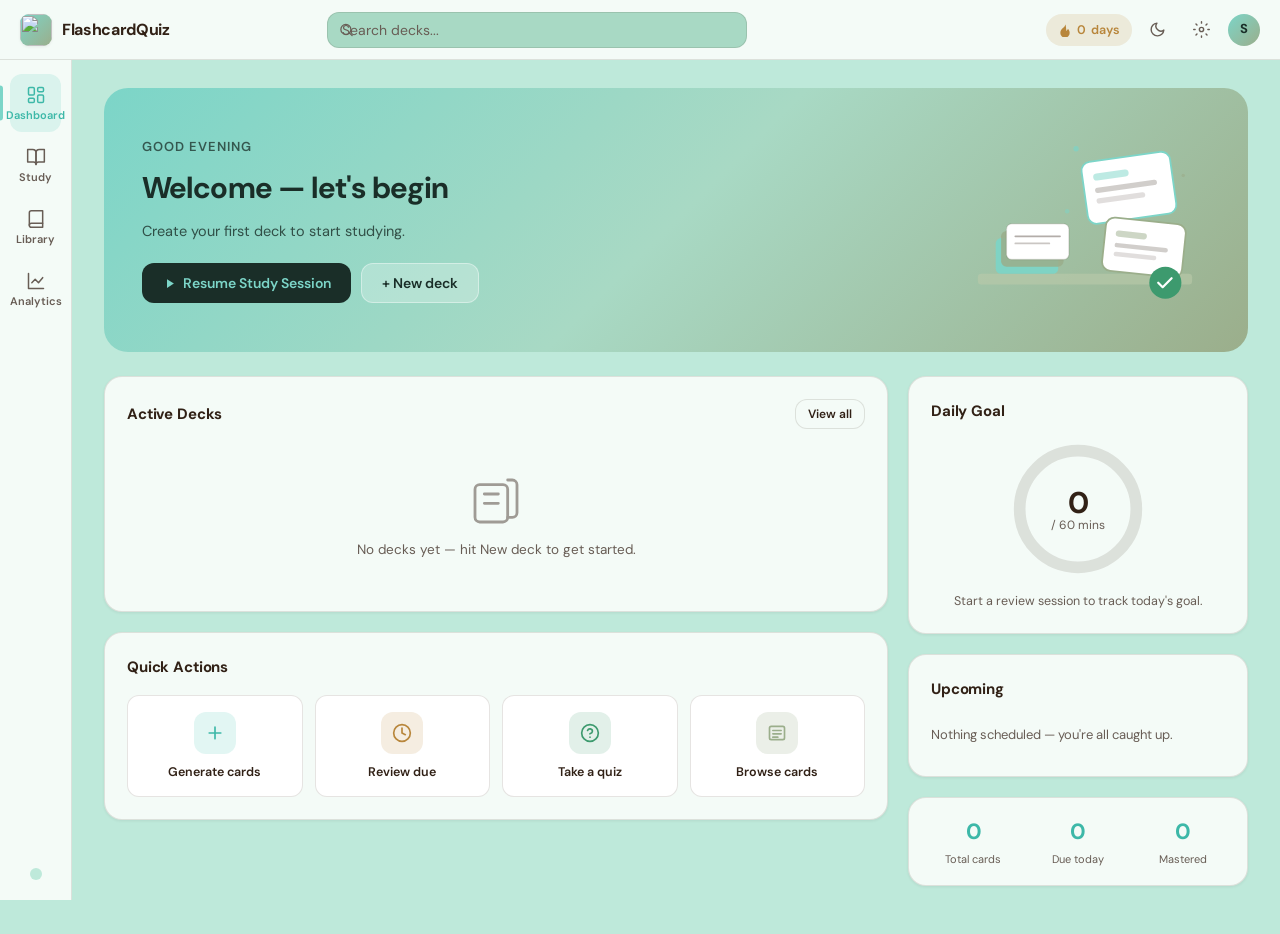
==== commit 84c367db: "FlashcardQuiz: FastAPI backend + web app + Android client (Modal deploy)" ====
--- a/static/app.html
+++ b/static/app.html
@@ -4,7 +4,7 @@
   <meta charset="UTF-8" />
   <meta name="viewport" content="width=device-width, initial-scale=1.0" />
   <title>Flashcard &amp; Quiz Generator</title>
-  <meta name="theme-color" content="#0a0a0f" />
+  <meta name="theme-color" content="#BEE9DA" />
   <meta name="mobile-web-app-capable" content="yes" />
   <meta name="apple-mobile-web-app-capable" content="yes" />
   <meta name="apple-mobile-web-app-status-bar-style" content="black-translucent" />
@@ -21,179 +21,387 @@
   <link rel="stylesheet" href="style.css" />
 </head>
 <body>
-  <div class="app">
-    <aside class="sidebar" id="sidebar">
-      <div class="brand">
+
+  <!-- ============================================================ TOP NAV -->
+  <header class="app-topnav" id="appTopnav">
+    <div class="topnav-left">
+      <button id="menuBtn" class="icon-btn menu-btn" title="Menu" aria-label="Menu">
+        <svg width="20" height="20" viewBox="0 0 24 24" fill="none" stroke="currentColor" stroke-width="2" stroke-linecap="round"><path d="M3 12h18M3 6h18M3 18h18"/></svg>
+      </button>
+      <a class="topnav-brand" href="/app">
         <div class="brand-mark">
-          <svg width="16" height="16" viewBox="0 0 24 24" fill="none" stroke="currentColor" stroke-width="2.2" stroke-linecap="round" stroke-linejoin="round"><rect x="2" y="4" width="20" height="16" rx="2"/><path d="M12 4v16"/><path d="M2 12h20"/></svg>
+          <img src="/icons/logo.png" alt="" width="32" height="32" />
         </div>
         <span class="brand-name">FlashcardQuiz</span>
-      </div>
-      <button id="newDeckBtn" class="new-deck">
-        <svg width="14" height="14" viewBox="0 0 24 24" fill="none" stroke="currentColor" stroke-width="2.5" stroke-linecap="round"><path d="M12 5v14M5 12h14"/></svg>
-        New deck
-      </button>
-      <div class="deck-header">Your Decks</div>
-      <ul id="deckList" class="deck-list"></ul>
-      <div class="sidebar-footer">
+      </a>
+    </div>
+
+    <div class="topnav-search">
+      <svg class="search-icon" width="15" height="15" viewBox="0 0 24 24" fill="none" stroke="currentColor" stroke-width="2" stroke-linecap="round" stroke-linejoin="round"><circle cx="11" cy="11" r="8"/><path d="m21 21-4.3-4.3"/></svg>
+      <input type="text" id="globalSearch" placeholder="Search decks..." autocomplete="off" />
+    </div>
+
+    <div class="topnav-right">
+      <span id="streakBadge" class="streak-badge" title="Study streak">
+        <svg width="14" height="14" viewBox="0 0 24 24" fill="currentColor" stroke="none"><path d="M13 2s-1 4-4 6c-3 2-5 5-5 9a8 8 0 0 0 16 0c0-3-1.5-5.5-3-7-.5 2-1.5 3-3 3.5.5-3-.5-7-1-11.5z"/></svg>
+        <span id="streakCount">0</span> days
+      </span>
+      <span id="platformChip" class="platform-chip" hidden></span>
+      <button id="themeToggleApp" class="icon-btn" title="Toggle theme" aria-label="Toggle theme">
+        <svg class="icon-sun" width="17" height="17" viewBox="0 0 24 24" fill="none" stroke="currentColor" stroke-width="2" stroke-linecap="round" stroke-linejoin="round"><circle cx="12" cy="12" r="5"/><path d="M12 1v2M12 21v2M4.22 4.22l1.42 1.42M18.36 18.36l1.42 1.42M1 12h2M21 12h2M4.22 19.78l1.42-1.42M18.36 5.64l1.42-1.42"/></svg>
+        <svg class="icon-moon" width="17" height="17" viewBox="0 0 24 24" fill="none" stroke="currentColor" stroke-width="2" stroke-linecap="round" stroke-linejoin="round"><path d="M21 12.79A9 9 0 1 1 11.21 3 7 7 0 0 0 21 12.79z"/></svg>
+      </button>
+      <button id="prefsBtn" class="icon-btn" title="Settings" aria-label="Settings">
+        <svg width="17" height="17" viewBox="0 0 24 24" fill="none" stroke="currentColor" stroke-width="2" stroke-linecap="round" stroke-linejoin="round"><circle cx="12" cy="12" r="3"/><path d="M12 1v2M12 21v2M4.22 4.22l1.42 1.42M18.36 18.36l1.42 1.42M1 12h2M21 12h2M4.22 19.78l1.42-1.42M18.36 5.64l1.42-1.42"/></svg>
+      </button>
+      <div class="avatar" title="You" aria-hidden="true">S</div>
+    </div>
+  </header>
+
+  <!-- ============================================================ SHELL -->
+  <div class="app-shell">
+
+    <!-- ------------------------------------------------- side nav -->
+    <nav class="sidenav" id="sidenav" aria-label="Primary">
+      <button class="sidenav-item active" data-view="dashboard">
+        <svg width="20" height="20" viewBox="0 0 24 24" fill="none" stroke="currentColor" stroke-width="1.8" stroke-linecap="round" stroke-linejoin="round"><rect x="3" y="3" width="7" height="9" rx="1.5"/><rect x="14" y="3" width="7" height="5" rx="1.5"/><rect x="14" y="12" width="7" height="9" rx="1.5"/><rect x="3" y="16" width="7" height="5" rx="1.5"/></svg>
+        <span>Dashboard</span>
+      </button>
+      <button class="sidenav-item" data-view="study">
+        <svg width="20" height="20" viewBox="0 0 24 24" fill="none" stroke="currentColor" stroke-width="1.8" stroke-linecap="round" stroke-linejoin="round"><path d="M2 3h6a4 4 0 0 1 4 4v14a3 3 0 0 0-3-3H2z"/><path d="M22 3h-6a4 4 0 0 0-4 4v14a3 3 0 0 1 3-3h7z"/></svg>
+        <span>Study</span>
+        <span id="navDueBadge" class="nav-badge hidden"></span>
+      </button>
+      <button class="sidenav-item" data-view="library">
+        <svg width="20" height="20" viewBox="0 0 24 24" fill="none" stroke="currentColor" stroke-width="1.8" stroke-linecap="round" stroke-linejoin="round"><path d="M4 19.5A2.5 2.5 0 0 1 6.5 17H20"/><path d="M6.5 2H20v20H6.5A2.5 2.5 0 0 1 4 19.5v-15A2.5 2.5 0 0 1 6.5 2z"/></svg>
+        <span>Library</span>
+        <span id="navCardsBadge" class="nav-badge hidden"></span>
+      </button>
+      <button class="sidenav-item" data-view="analytics">
+        <svg width="20" height="20" viewBox="0 0 24 24" fill="none" stroke="currentColor" stroke-width="1.8" stroke-linecap="round" stroke-linejoin="round"><path d="M3 3v18h18"/><path d="m7 14 4-4 4 4 5-6"/></svg>
+        <span>Analytics</span>
+      </button>
+
+      <div class="sidenav-footer">
         <div id="modelInfo" class="model-info" title="Active model"></div>
       </div>
-    </aside>
-
-    <div class="main">
-      <header class="topbar" id="topbar">
-        <button id="menuBtn" class="icon-btn menu-btn" title="Menu" aria-label="Menu">
-          <svg width="20" height="20" viewBox="0 0 24 24" fill="none" stroke="currentColor" stroke-width="2" stroke-linecap="round"><path d="M3 12h18M3 6h18M3 18h18"/></svg>
-        </button>
-        <nav class="tabs" id="tabs">
-          <button data-tab="generate" class="active">Generate</button>
-          <button data-tab="cards">Cards <span id="cardsBadge" class="badge"></span></button>
-          <button data-tab="review">Review <span id="dueBadge" class="badge badge-warn"></span></button>
-          <button data-tab="quiz">Quiz <span id="quizBadge" class="badge"></span></button>
-          <button data-tab="stats">Stats</button>
-        </nav>
-        <div class="topbar-right">
-          <span id="deckTitle" class="deck-title">&mdash;</span>
-          <span id="platformChip" class="platform-chip" hidden></span>
-          <button id="deleteDeckBtn" class="btn-ghost btn-sm btn-danger">Delete</button>
-          <button id="exportBtn" class="btn-primary btn-sm">Export .apkg</button>
-          <button id="prefsBtn" class="icon-btn" title="Settings" aria-label="Settings">
-            <svg width="18" height="18" viewBox="0 0 24 24" fill="none" stroke="currentColor" stroke-width="2" stroke-linecap="round" stroke-linejoin="round"><circle cx="12" cy="12" r="3"/><path d="M12 1v2M12 21v2M4.22 4.22l1.42 1.42M18.36 18.36l1.42 1.42M1 12h2M21 12h2M4.22 19.78l1.42-1.42M18.36 5.64l1.42-1.42"/></svg>
-          </button>
-        </div>
-      </header>
-
-      <main id="content" class="content">
-
-        <!-- Generate Tab -->
-        <section id="tab-generate" class="tab">
-          <div class="panel">
-            <h2>Source material</h2>
-            <p class="sub">Paste lecture notes or upload a PDF, image, or text file. Cards generate in the background.</p>
-
-            <div class="drop-zone" id="dropZone">
-              <div class="drop-icon">
-                <svg width="32" height="32" viewBox="0 0 24 24" fill="none" stroke="currentColor" stroke-width="1.5" stroke-linecap="round" stroke-linejoin="round"><path d="M21 15v4a2 2 0 0 1-2 2H5a2 2 0 0 1-2-2v-4"/><path d="M17 8l-5-5-5 5"/><path d="M12 3v12"/></svg>
-              </div>
-              <p class="drop-text">Drop a file here, or <label class="file-link" for="fileInput">browse</label></p>
-              <p class="drop-hint">PDF, TXT, PNG, JPG, WEBP, BMP &middot; Max 50 MB</p>
-              <input type="file" id="fileInput" accept=".pdf,.txt,.png,.jpg,.jpeg,.webp,.bmp,.tif,.tiff" />
-            </div>
-
-            <div id="filePreview" class="file-preview hidden">
-              <div class="file-info">
-                <svg width="16" height="16" viewBox="0 0 24 24" fill="none" stroke="currentColor" stroke-width="2" stroke-linecap="round" stroke-linejoin="round"><path d="M14 2H6a2 2 0 0 0-2 2v16a2 2 0 0 0 2 2h12a2 2 0 0 0 2-2V8z"/><path d="M14 2v6h6"/></svg>
-                <span id="fileName"></span>
-                <span id="fileSize" class="file-size"></span>
-                <button id="fileRemove" class="icon-btn" title="Remove file">
-                  <svg width="14" height="14" viewBox="0 0 24 24" fill="none" stroke="currentColor" stroke-width="2.5" stroke-linecap="round"><path d="M18 6 6 18M6 6l12 12"/></svg>
+    </nav>
+
+    <!-- ------------------------------------------------- main workspace -->
+    <div class="workspace" id="workspace">
+
+      <!-- =================== DASHBOARD =================== -->
+      <section id="view-dashboard" class="view">
+        <div class="dash-hero">
+          <div class="dash-hero-content">
+            <p class="dash-greeting" id="dashGreeting">Welcome back</p>
+            <h1 class="dash-title" id="dashTitle">Ready to study?</h1>
+            <p class="dash-sub" id="dashSub">Pick a deck and continue where you left off.</p>
+            <div class="dash-hero-actions">
+              <button id="dashResumeBtn" class="btn-primary">
+                <svg width="15" height="15" viewBox="0 0 24 24" fill="currentColor" stroke="none" style="margin-right:6px"><path d="M8 5v14l11-7z"/></svg>
+                Resume Study Session
+              </button>
+              <button id="dashNewDeckBtn" class="btn-ghost">+ New deck</button>
+            </div>
+          </div>
+          <div class="dash-hero-art" aria-hidden="true">
+            <svg class="hero-illustration" viewBox="0 0 280 220" fill="none" xmlns="http://www.w3.org/2000/svg">
+              <!-- desk -->
+              <rect x="20" y="170" width="240" height="12" rx="4" fill="var(--surface-2)" opacity="0.6"/>
+              <!-- book stack -->
+              <rect x="40" y="130" width="70" height="40" rx="6" fill="var(--accent)" opacity="0.9"/>
+              <rect x="46" y="122" width="70" height="40" rx="6" fill="var(--secondary)" opacity="0.85"/>
+              <rect x="52" y="114" width="70" height="40" rx="6" fill="var(--surface-elevated)" stroke="var(--border)" stroke-width="1.5"/>
+              <line x1="62" y1="128" x2="112" y2="128" stroke="var(--text-muted)" stroke-width="2" stroke-linecap="round" opacity="0.5"/>
+              <line x1="62" y1="136" x2="100" y2="136" stroke="var(--text-muted)" stroke-width="2" stroke-linecap="round" opacity="0.35"/>
+              <!-- floating cards -->
+              <g style="--r:-8deg" transform="rotate(-8 180 80)">
+                <rect x="140" y="40" width="100" height="70" rx="10" fill="var(--surface-elevated)" stroke="var(--accent)" stroke-width="2"/>
+                <rect x="152" y="54" width="40" height="8" rx="4" fill="var(--accent)" opacity="0.5"/>
+                <rect x="152" y="70" width="70" height="6" rx="3" fill="var(--text-muted)" opacity="0.3"/>
+                <rect x="152" y="82" width="55" height="6" rx="3" fill="var(--text-muted)" opacity="0.2"/>
+              </g>
+              <g style="--r:6deg; animation-delay: -2s" transform="rotate(6 200 150)">
+                <rect x="160" y="110" width="90" height="60" rx="10" fill="var(--surface-elevated)" stroke="var(--secondary)" stroke-width="2"/>
+                <rect x="172" y="124" width="35" height="7" rx="3.5" fill="var(--secondary)" opacity="0.5"/>
+                <rect x="172" y="138" width="60" height="5" rx="2.5" fill="var(--text-muted)" opacity="0.3"/>
+                <rect x="172" y="148" width="48" height="5" rx="2.5" fill="var(--text-muted)" opacity="0.2"/>
+              </g>
+              <!-- sparkles -->
+              <circle cx="130" cy="30" r="3" fill="var(--accent)" opacity="0.7"/>
+              <circle cx="250" cy="60" r="2" fill="var(--secondary)" opacity="0.6"/>
+              <circle cx="120" cy="100" r="2.5" fill="var(--accent)" opacity="0.5"/>
+              <!-- check badge -->
+              <circle cx="230" cy="180" r="18" fill="var(--green)"/>
+              <path d="M222 180l5 5 10-10" stroke="#fff" stroke-width="2.5" stroke-linecap="round" stroke-linejoin="round"/>
+            </svg>
+          </div>
+        </div>
+
+        <div class="dash-grid">
+          <!-- LEFT COLUMN -->
+          <div class="dash-col dash-col-main">
+            <div class="panel dash-panel">
+              <div class="panel-head">
+                <h2>Active Decks</h2>
+                <button class="btn-ghost btn-sm" id="dashViewAllDecks">View all</button>
+              </div>
+              <div id="dashDecks" class="dash-decks"></div>
+            </div>
+
+            <div class="panel dash-panel">
+              <div class="panel-head">
+                <h2>Quick Actions</h2>
+              </div>
+              <div class="dash-actions">
+                <button class="dash-action" data-goto="study" data-tab="generate">
+                  <div class="dash-action-icon" style="background:var(--accent-soft);color:var(--accent-deep)">
+                    <svg width="20" height="20" viewBox="0 0 24 24" fill="none" stroke="currentColor" stroke-width="2" stroke-linecap="round" stroke-linejoin="round"><path d="M12 5v14M5 12h14"/></svg>
+                  </div>
+                  <span>Generate cards</span>
                 </button>
-              </div>
-            </div>
-
-            <div class="gen-row">
-              <label class="chk" title="Read scanned pages with OCR">
-                <input type="checkbox" id="ocrToggle" checked /> OCR scanned pages
-              </label>
-              <button id="loadSample" class="btn-ghost btn-sm">Load sample</button>
-              <span id="fileStatus" class="status"></span>
-            </div>
-
-            <textarea id="sourceText" rows="10" placeholder="Paste lecture notes, slide text, or upload a file above..."></textarea>
-
-            <div class="gen-options">
-              <label class="opt-label">Cards
-                <input type="number" id="numCards" value="10" min="1" max="200" />
-              </label>
-              <label class="opt-label">MCQs
-                <input type="number" id="numMcqs" value="3" min="1" max="100" />
-              </label>
-              <label class="opt-label">Tags
-                <input type="text" id="tags" placeholder="Biology,Lecture_01" />
-              </label>
-              <label class="opt-label">Model
-                <select id="modelSelect" title="Local Ollama/LM Studio models appear automatically"></select>
-              </label>
-              <button id="generateBtn" class="btn-primary">
-                <svg width="16" height="16" viewBox="0 0 24 24" fill="none" stroke="currentColor" stroke-width="2.5" stroke-linecap="round" stroke-linejoin="round" style="margin-right:6px"><path d="M13 2L3 14h9l-1 8 10-12h-9l1-8z"/></svg>
-                Generate
-              </button>
-            </div>
-
-            <div id="genProgress" class="progress hidden">
-              <div class="progress-bar"><div class="progress-fill" id="genFill"></div></div>
-              <div id="genStatus" class="status"></div>
-            </div>
-          </div>
-
-          <div class="panel panel-muted">
-            <h2>How it works</h2>
-            <ul class="tips-list">
-              <li><strong>Atomic cards</strong> &mdash; each card tests exactly one fact (Minimum Information Principle), with Cloze deletion for terminology.</li>
-              <li><strong>Distractor rationale</strong> &mdash; wrong MCQ options are based on common misconceptions, each with an explanation.</li>
-              <li><strong>Source grounding</strong> &mdash; cards carry page/slide references to cross-check the original material.</li>
-            </ul>
-          </div>
-        </section>
-
-        <!-- Cards Tab -->
-        <section id="tab-cards" class="tab hidden">
-          <div class="panel">
-            <div class="toolbar">
-              <input type="text" id="cardFilter" class="search-input" placeholder="Filter cards..." />
-              <span class="muted" id="cardCount"></span>
-              <span class="spacer"></span>
-              <span class="muted sm">Click a card to flip</span>
-            </div>
-            <div id="cardGrid" class="card-grid"></div>
-            <div id="cardsEmpty" class="empty hidden">
-              <div class="empty-icon">
-                <svg width="28" height="28" viewBox="0 0 24 24" fill="none" stroke="currentColor" stroke-width="1.5" stroke-linecap="round" stroke-linejoin="round"><rect x="3" y="4" width="18" height="16" rx="2"/><path d="M7 9h10M7 13h10M7 17h6"/></svg>
-              </div>
-              <div class="empty-title">No cards yet</div>
-              <p>Generate flashcards from your notes on the Generate tab.</p>
-            </div>
-          </div>
-        </section>
-
-        <!-- Review Tab -->
-        <section id="tab-review" class="tab hidden">
-          <div class="panel">
-            <div class="toolbar">
-              <h2 style="margin:0">Spaced repetition</h2>
-              <span class="muted">SM-2 &middot; due today: <strong id="reviewDueCount">0</strong></span>
-            </div>
-            <div id="reviewArea"></div>
-          </div>
-        </section>
-
-        <!-- Quiz Tab -->
-        <section id="tab-quiz" class="tab hidden">
-          <div class="panel">
-            <div class="toolbar">
-              <h2 style="margin:0">Multiple choice</h2>
-              <span class="spacer"></span>
-              <span class="muted" id="quizSessionScore"></span>
-            </div>
-            <div id="quizArea"></div>
-          </div>
-        </section>
-
-        <!-- Stats Tab -->
-        <section id="tab-stats" class="tab hidden">
-          <div class="panel">
-            <h2>Deck statistics</h2>
-            <div id="statsArea" class="stats-grid"></div>
-          </div>
-        </section>
-
-      </main>
-    </div>
-  </div>
+                <button class="dash-action" data-goto="study" data-tab="review">
+                  <div class="dash-action-icon" style="background:var(--amber-soft);color:var(--amber)">
+                    <svg width="20" height="20" viewBox="0 0 24 24" fill="none" stroke="currentColor" stroke-width="2" stroke-linecap="round" stroke-linejoin="round"><circle cx="12" cy="12" r="10"/><path d="M12 6v6l4 2"/></svg>
+                  </div>
+                  <span>Review due</span>
+                </button>
+                <button class="dash-action" data-goto="study" data-tab="quiz">
+                  <div class="dash-action-icon" style="background:var(--green-soft);color:var(--green)">
+                    <svg width="20" height="20" viewBox="0 0 24 24" fill="none" stroke="currentColor" stroke-width="2" stroke-linecap="round" stroke-linejoin="round"><circle cx="12" cy="12" r="10"/><path d="M9.09 9a3 3 0 0 1 5.83 1c0 2-3 3-3 3"/><path d="M12 17h.01"/></svg>
+                  </div>
+                  <span>Take a quiz</span>
+                </button>
+                <button class="dash-action" data-goto="library">
+                  <div class="dash-action-icon" style="background:var(--secondary-soft);color:var(--secondary)">
+                    <svg width="20" height="20" viewBox="0 0 24 24" fill="none" stroke="currentColor" stroke-width="2" stroke-linecap="round" stroke-linejoin="round"><rect x="3" y="4" width="18" height="16" rx="2"/><path d="M7 9h10M7 13h10M7 17h6"/></svg>
+                  </div>
+                  <span>Browse cards</span>
+                </button>
+              </div>
+            </div>
+          </div>
+
+          <!-- RIGHT COLUMN -->
+          <div class="dash-col dash-col-side">
+            <div class="panel dash-panel">
+              <div class="panel-head"><h2>Daily Goal</h2></div>
+              <div class="goal-ring-wrap">
+                <svg class="goal-ring" viewBox="0 0 120 120">
+                  <circle cx="60" cy="60" r="50" fill="none" stroke="var(--border)" stroke-width="10"/>
+                  <circle id="goalRingFill" cx="60" cy="60" r="50" fill="none" stroke="var(--accent)" stroke-width="10"
+                    stroke-linecap="round" stroke-dasharray="314" stroke-dashoffset="314"
+                    transform="rotate(-90 60 60)"/>
+                </svg>
+                <div class="goal-ring-label">
+                  <span id="goalDone" class="goal-num">0</span>
+                  <span class="goal-of">/ 60 mins</span>
+                </div>
+              </div>
+              <p class="goal-caption" id="goalCaption">Start a review session to track today's goal.</p>
+            </div>
+
+            <div class="panel dash-panel">
+              <div class="panel-head"><h2>Upcoming</h2></div>
+              <ul class="upcoming-list" id="upcomingList">
+                <li class="upcoming-empty">Nothing scheduled — you're all caught up.</li>
+              </ul>
+            </div>
+
+            <div class="panel dash-panel dash-stats-mini">
+              <div class="mini-stat">
+                <span class="mini-stat-val" id="miniTotalCards">0</span>
+                <span class="mini-stat-label">Total cards</span>
+              </div>
+              <div class="mini-stat">
+                <span class="mini-stat-val" id="miniDueToday">0</span>
+                <span class="mini-stat-label">Due today</span>
+              </div>
+              <div class="mini-stat">
+                <span class="mini-stat-val" id="miniMastered">0</span>
+                <span class="mini-stat-label">Mastered</span>
+              </div>
+            </div>
+          </div>
+        </div>
+      </section>
+
+      <!-- =================== STUDY =================== -->
+      <section id="view-study" class="view hidden">
+        <div class="study-layout">
+          <!-- deck sidebar (inside study) -->
+          <aside class="sidebar" id="sidebar">
+            <button id="newDeckBtn" class="new-deck">
+              <svg width="14" height="14" viewBox="0 0 24 24" fill="none" stroke="currentColor" stroke-width="2.5" stroke-linecap="round"><path d="M12 5v14M5 12h14"/></svg>
+              New deck
+            </button>
+            <div class="deck-header">Your Decks</div>
+            <ul id="deckList" class="deck-list"></ul>
+          </aside>
+
+          <div class="study-main">
+            <div class="study-topbar">
+              <nav class="tabs" id="tabs">
+                <button data-tab="generate" class="active">Generate</button>
+                <button data-tab="review">Review <span id="dueBadge" class="badge badge-warn"></span></button>
+                <button data-tab="quiz">Quiz <span id="quizBadge" class="badge"></span></button>
+              </nav>
+              <div class="study-actions">
+                <span id="deckTitle" class="deck-title">&mdash;</span>
+                <button id="deleteDeckBtn" class="btn-ghost btn-sm btn-danger">Delete</button>
+                <button id="exportBtn" class="btn-primary btn-sm">Export .apkg</button>
+              </div>
+            </div>
+
+            <div class="study-content" id="content">
+
+              <!-- Generate -->
+              <section id="tab-generate" class="tab">
+                <div class="panel">
+                  <h2>Source material</h2>
+                  <p class="sub">Paste lecture notes or upload a PDF, image, or text file. Cards generate in the background.</p>
+
+                  <div class="drop-zone" id="dropZone">
+                    <div class="drop-icon">
+                      <svg width="32" height="32" viewBox="0 0 24 24" fill="none" stroke="currentColor" stroke-width="1.5" stroke-linecap="round" stroke-linejoin="round"><path d="M21 15v4a2 2 0 0 1-2 2H5a2 2 0 0 1-2-2v-4"/><path d="M17 8l-5-5-5 5"/><path d="M12 3v12"/></svg>
+                    </div>
+                    <p class="drop-text">Drop a file here, or <label class="file-link" for="fileInput">browse</label></p>
+                    <p class="drop-hint">PDF, TXT, PNG, JPG, WEBP, BMP &middot; Max 20 MB</p>
+                    <input type="file" id="fileInput" accept=".pdf,.txt,.png,.jpg,.jpeg,.webp,.bmp,.tif,.tiff" />
+                  </div>
+
+                  <div id="filePreview" class="file-preview hidden">
+                    <div class="file-info">
+                      <svg width="16" height="16" viewBox="0 0 24 24" fill="none" stroke="currentColor" stroke-width="2" stroke-linecap="round" stroke-linejoin="round"><path d="M14 2H6a2 2 0 0 0-2 2v16a2 2 0 0 0 2 2h12a2 2 0 0 0 2-2V8z"/><path d="M14 2v6h6"/></svg>
+                      <span id="fileName"></span>
+                      <span id="fileSize" class="file-size"></span>
+                      <button id="fileRemove" class="icon-btn" title="Remove file">
+                        <svg width="14" height="14" viewBox="0 0 24 24" fill="none" stroke="currentColor" stroke-width="2.5" stroke-linecap="round"><path d="M18 6 6 18M6 6l12 12"/></svg>
+                      </button>
+                    </div>
+                  </div>
+
+                  <div class="gen-row">
+                    <label class="chk" title="Read scanned pages with OCR">
+                      <input type="checkbox" id="ocrToggle" checked /> OCR scanned pages
+                    </label>
+                    <button id="loadSample" class="btn-ghost btn-sm">Load sample</button>
+                    <span id="fileStatus" class="status"></span>
+                  </div>
+
+                  <textarea id="sourceText" rows="10" placeholder="Paste lecture notes, slide text, or upload a file above..."></textarea>
+
+                  <div class="gen-options">
+                    <label class="opt-label">Cards
+                      <input type="number" id="numCards" value="10" min="1" max="200" />
+                    </label>
+                    <label class="opt-label">MCQs
+                      <input type="number" id="numMcqs" value="3" min="1" max="100" />
+                    </label>
+                    <label class="opt-label">Tags
+                      <input type="text" id="tags" placeholder="Biology,Lecture_01" />
+                    </label>
+                    <label class="opt-label">Model
+                      <select id="modelSelect" title="Local Ollama/LM Studio models appear automatically"></select>
+                    </label>
+                    <button id="generateBtn" class="btn-primary">
+                      <svg width="16" height="16" viewBox="0 0 24 24" fill="none" stroke="currentColor" stroke-width="2.5" stroke-linecap="round" stroke-linejoin="round" style="margin-right:6px"><path d="M13 2L3 14h9l-1 8 10-12h-9l1-8z"/></svg>
+                      Generate
+                    </button>
+                  </div>
+
+                  <div id="genProgress" class="progress hidden">
+                    <div class="progress-bar"><div class="progress-fill" id="genFill"></div></div>
+                    <div id="genStatus" class="status"></div>
+                  </div>
+                </div>
+
+                <div class="panel panel-muted">
+                  <h2>How it works</h2>
+                  <ul class="tips-list">
+                    <li><strong>Atomic cards</strong> &mdash; each card tests exactly one fact (Minimum Information Principle), with Cloze deletion for terminology.</li>
+                    <li><strong>Distractor rationale</strong> &mdash; wrong MCQ options are based on common misconceptions, each with an explanation.</li>
+                    <li><strong>Source grounding</strong> &mdash; cards carry page/slide references to cross-check the original material.</li>
+                  </ul>
+                </div>
+              </section>
+
+              <!-- Review -->
+              <section id="tab-review" class="tab hidden">
+                <div class="panel">
+                  <div class="toolbar">
+                    <h2 style="margin:0">Spaced repetition</h2>
+                    <span class="muted">SM-2 &middot; due today: <strong id="reviewDueCount">0</strong></span>
+                  </div>
+                  <div id="reviewArea"></div>
+                </div>
+              </section>
+
+              <!-- Quiz -->
+              <section id="tab-quiz" class="tab hidden">
+                <div class="panel">
+                  <div class="toolbar">
+                    <h2 style="margin:0">Multiple choice</h2>
+                    <span class="spacer"></span>
+                    <span class="muted" id="quizSessionScore"></span>
+                  </div>
+                  <div id="quizArea"></div>
+                </div>
+              </section>
+
+            </div>
+          </div>
+        </div>
+      </section>
+
+      <!-- =================== LIBRARY (cards) =================== -->
+      <section id="view-library" class="view hidden">
+        <div class="view-header">
+          <div>
+            <h1 class="view-title">Library</h1>
+            <p class="view-sub">Browse and edit every card in <strong id="libDeckName">&mdash;</strong></p>
+          </div>
+        </div>
+        <div class="panel">
+          <div class="toolbar">
+            <input type="text" id="cardFilter" class="search-input" placeholder="Filter cards..." />
+            <span class="muted" id="cardCount"></span>
+            <span class="spacer"></span>
+            <span class="muted sm">Click a card to flip &middot; <span id="cardsBadge" class="badge"></span></span>
+          </div>
+          <div id="cardGrid" class="card-grid"></div>
+          <div id="cardsEmpty" class="empty hidden">
+            <div class="empty-icon">
+              <svg width="28" height="28" viewBox="0 0 24 24" fill="none" stroke="currentColor" stroke-width="1.5" stroke-linecap="round" stroke-linejoin="round"><rect x="3" y="4" width="18" height="16" rx="2"/><path d="M7 9h10M7 13h10M7 17h6"/></svg>
+            </div>
+            <div class="empty-title">No cards yet</div>
+            <p>Generate flashcards from your notes in the Study tab.</p>
+          </div>
+        </div>
+      </section>
+
+      <!-- =================== ANALYTICS (stats) =================== -->
+      <section id="view-analytics" class="view hidden">
+        <div class="view-header">
+          <div>
+            <h1 class="view-title">Analytics</h1>
+            <p class="view-sub">Performance for <strong id="anaDeckName">&mdash;</strong></p>
+          </div>
+        </div>
+        <div class="panel">
+          <h2>Deck statistics</h2>
+          <div id="statsArea" class="stats-grid"></div>
+        </div>
+      </section>
+
+    </div><!-- /workspace -->
+  </div><!-- /app-shell -->
 
   <div id="sidebarBackdrop" class="sidebar-backdrop"></div>
   <div id="toasts" class="toasts"></div>
   <div id="modalRoot"></div>
+
   <template id="prefsTpl">
     <p class="muted sm" style="margin:0 0 12px">Appearance preferences are saved on this device.</p>
     <div class="prefs-row"><label>Theme</label>
@@ -205,11 +413,11 @@
     </div>
     <div class="prefs-row"><label>Accent</label>
       <div class="accents" data-accent>
-        <button data-accent="blue" title="Blue" style="--sw:#2563eb"></button>
-        <button data-accent="violet" title="Violet" style="--sw:#7c3aed"></button>
-        <button data-accent="emerald" title="Emerald" style="--sw:#059669"></button>
-        <button data-accent="rose" title="Rose" style="--sw:#e11d48"></button>
-        <button data-accent="amber" title="Amber" style="--sw:#d97706"></button>
+        <button data-accent="teal" title="Teal" style="--sw:#7CD5C8"></button>
+        <button data-accent="sage" title="Sage" style="--sw:#9BAE8B"></button>
+        <button data-accent="deep" title="Deep" style="--sw:#3DB8A8"></button>
+        <button data-accent="warm" title="Warm" style="--sw:#C4A882"></button>
+        <button data-accent="rose" title="Rose" style="--sw:#C47A8A"></button>
       </div>
     </div>
     <div class="prefs-row"><label>Text size</label>
@@ -220,6 +428,7 @@
       </div>
     </div>
   </template>
+
   <script src="app.js"></script>
   <script>
     if ("serviceWorker" in navigator) {
--- a/static/tokens.css
+++ b/static/tokens.css
@@ -1,60 +1,80 @@
 /* ---------------------------------------------------------------- tokens
-   Shared design tokens for landing + app pages. Both CSS files import this
-   via @import so there is a single source of truth for colors, spacing, and
-   typography. */
+   FlashcardQuiz design system — sage/teal palette.
+   Shared by landing + app. Single source of truth. */
 
 :root {
-  --bg: #fafbfc;
-  --bg-alt: #f1f3f5;
-  --surface: #ffffff;
-  --surface-elevated: #ffffff;
-  --accent: #2563eb;
-  --accent-soft: #dbeafe;
-  --accent-hover: #1d4ed8;
-  --text: #111827;
-  --text-secondary: #4b5563;
-  --text-muted: #9ca3af;
-  --border: #e5e7eb;
-  --border-strong: #d1d5db;
-  --green: #059669;
-  --green-soft: #d1fae5;
-  --rose: #e11d48;
-  --rose-soft: #ffe4e6;
-  --amber: #d97706;
-  --amber-soft: #fef3c7;
-  --grad: linear-gradient(135deg, #2563eb 0%, #7c3aed 100%);
-  --shadow-sm: 0 1px 2px rgba(0,0,0,0.04);
-  --shadow: 0 4px 12px rgba(0,0,0,0.06);
-  --shadow-lg: 0 12px 32px rgba(0,0,0,0.08);
+  /* Light mode */
+  --bg: #BEE9DA;
+  --bg-alt: #A8D9C4;
+  --surface: #F4FBF7;
+  --surface-2: #BBCAAA;
+  --surface-elevated: #FFFFFF;
+  --accent: #7CD5C8;
+  --accent-deep: #3DB8A8;
+  --accent-soft: rgba(124, 213, 200, 0.22);
+  --accent-hover: #5FC4B5;
+  --on-accent: #1A2E28;
+  --secondary: #9BAE8B;
+  --secondary-soft: rgba(155, 174, 139, 0.2);
+  --text: #312116;
+  --text-secondary: #4A3C32;
+  --text-muted: #685D55;
+  --border: rgba(49, 33, 22, 0.12);
+  --border-strong: rgba(49, 33, 22, 0.22);
+  --green: #3D9A6E;
+  --green-soft: rgba(61, 154, 110, 0.15);
+  --rose: #C45B5B;
+  --rose-soft: rgba(196, 91, 91, 0.14);
+  --amber: #B8863B;
+  --amber-soft: rgba(184, 134, 59, 0.15);
+  --grad: linear-gradient(135deg, #7CD5C8 0%, #9BAE8B 100%);
+  --grad-hero: linear-gradient(135deg, #7CD5C8 0%, #A8D9C4 50%, #9BAE8B 100%);
+  --shadow-sm: 0 1px 3px rgba(49, 33, 22, 0.07);
+  --shadow: 0 4px 14px rgba(49, 33, 22, 0.09);
+  --shadow-lg: 0 14px 36px rgba(49, 33, 22, 0.12);
+  --shadow-glow: 0 0 0 3px rgba(124, 213, 200, 0.3);
   --radius: 12px;
   --radius-lg: 18px;
+  --radius-xl: 24px;
   --font: "DM Sans", system-ui, -apple-system, sans-serif;
   --font-mono: "JetBrains Mono", "Cascadia Mono", monospace;
   --sidebar-w: 240px;
+  --sidenav-w: 72px;
+  --topnav-h: 60px;
   --transition-fast: 0.15s ease;
   --transition-med: 0.25s ease;
 }
 
 :root[data-theme="dark"] {
-  --bg: #0a0a0f;
-  --bg-alt: #111118;
-  --surface: #16161f;
-  --surface-elevated: #1c1c27;
-  --accent: #60a5fa;
-  --accent-soft: rgba(37,99,235,0.15);
-  --accent-hover: #93bbfd;
-  --text: #e5e7eb;
-  --text-secondary: #9ca3af;
-  --text-muted: #6b7280;
-  --border: #26262e;
-  --border-strong: #33333d;
-  --green-soft: rgba(5,150,105,0.15);
-  --rose-soft: rgba(225,29,72,0.15);
-  --amber-soft: rgba(217,119,6,0.15);
-  --grad: linear-gradient(135deg, #60a5fa 0%, #a78bfa 100%);
-  --shadow-sm: 0 1px 2px rgba(0,0,0,0.2);
-  --shadow: 0 4px 12px rgba(0,0,0,0.3);
-  --shadow-lg: 0 12px 32px rgba(0,0,0,0.4);
+  --bg: #121816;
+  --bg-alt: #0D1210;
+  --surface: #1B2421;
+  --surface-2: #222D29;
+  --surface-elevated: #212C28;
+  --accent: #66C2B4;
+  --accent-deep: #4DA99B;
+  --accent-soft: rgba(102, 194, 180, 0.16);
+  --accent-hover: #7DD1C4;
+  --on-accent: #121816;
+  --secondary: #9BAE8B;
+  --secondary-soft: rgba(155, 174, 139, 0.16);
+  --text: #E3ECE8;
+  --text-secondary: #B8C4BE;
+  --text-muted: #A1AFA9;
+  --border: #2A3833;
+  --border-strong: #3A4A44;
+  --green: #5CBF8E;
+  --green-soft: rgba(92, 191, 142, 0.14);
+  --rose: #D47A7A;
+  --rose-soft: rgba(212, 122, 122, 0.14);
+  --amber: #D4A85C;
+  --amber-soft: rgba(212, 168, 92, 0.14);
+  --grad: linear-gradient(135deg, #66C2B4 0%, #9BAE8B 100%);
+  --grad-hero: linear-gradient(135deg, #66C2B4 0%, #2A3833 50%, #9BAE8B 100%);
+  --shadow-sm: 0 1px 3px rgba(0, 0, 0, 0.3);
+  --shadow: 0 4px 14px rgba(0, 0, 0, 0.35);
+  --shadow-lg: 0 14px 36px rgba(0, 0, 0, 0.45);
+  --shadow-glow: 0 0 0 3px rgba(102, 194, 180, 0.28);
 }
 
 html.fs-compact { zoom: 0.92; }
@@ -74,40 +94,35 @@
   -moz-osx-font-smoothing: grayscale;
 }
 
-::selection { background: rgba(37,99,235,0.15); }
+::selection { background: var(--accent-soft); }
 
 ::-webkit-scrollbar { width: 8px; height: 8px; }
 ::-webkit-scrollbar-track { background: transparent; }
 ::-webkit-scrollbar-thumb { background: var(--border-strong); border-radius: 999px; }
 ::-webkit-scrollbar-thumb:hover { background: var(--text-muted); }
 
-/* ---------------------------------------------------------------- utility animations */
+/* ---------------------------------------------------------------- animations */
 
 @keyframes fadeIn {
   from { opacity: 0; transform: translateY(8px); }
   to { opacity: 1; transform: none; }
 }
-
 @keyframes slideInRight {
   from { opacity: 0; transform: translateX(12px); }
   to { opacity: 1; transform: none; }
 }
-
 @keyframes scaleIn {
   from { opacity: 0; transform: scale(0.95); }
   to { opacity: 1; transform: none; }
 }
-
 @keyframes pulse {
   0%, 100% { opacity: 1; }
   50% { opacity: 0.5; }
 }
-
 @keyframes shimmer {
   0% { background-position: -200% 0; }
   100% { background-position: 200% 0; }
 }
-
 @keyframes shake {
   0%, 100% { transform: translateX(0); }
   20% { transform: translateX(-4px); }
@@ -115,18 +130,30 @@
   60% { transform: translateX(-3px); }
   80% { transform: translateX(3px); }
 }
+@keyframes float {
+  0%, 100% { transform: translateY(0); }
+  50% { transform: translateY(-8px); }
+}
+@keyframes floatSlow {
+  0%, 100% { transform: translateY(0) rotate(var(--r, 0deg)); }
+  50% { transform: translateY(-12px) rotate(var(--r, 0deg)); }
+}
+@keyframes spin { to { transform: rotate(360deg); } }
+@keyframes progressSlide {
+  0% { margin-left: -30%; }
+  100% { margin-left: 100%; }
+}
 
 .animate-in { animation: fadeIn 0.3s ease both; }
 
-/* ---------------------------------------------------------------- skeleton loading */
+/* ---------------------------------------------------------------- skeleton */
 
 .skeleton {
-  background: linear-gradient(90deg, var(--bg-alt) 25%, var(--border) 50%, var(--bg-alt) 75%);
+  background: linear-gradient(90deg, var(--surface-2) 25%, var(--border) 50%, var(--surface-2) 75%);
   background-size: 200% 100%;
   animation: shimmer 1.5s ease-in-out infinite;
   border-radius: var(--radius);
 }
-
 .skeleton-text { height: 14px; margin-bottom: 8px; }
 .skeleton-text:last-child { width: 60%; }
 .skeleton-card { height: 140px; border-radius: var(--radius-lg); }
@@ -139,13 +166,18 @@
   font-weight: 600; border-radius: var(--radius); padding: 10px 20px;
   font-size: 14px; font-family: var(--font); cursor: pointer; border: none;
   transition: transform var(--transition-fast), box-shadow var(--transition-med), background var(--transition-fast);
+  text-decoration: none;
 }
 .btn-primary {
-  background: var(--accent); color: #fff;
-  box-shadow: 0 2px 8px rgba(37,99,235,0.25);
-}
-.btn-primary:hover { background: var(--accent-hover); box-shadow: 0 4px 16px rgba(37,99,235,0.35); transform: translateY(-1px); }
-.btn-primary:active { transform: translateY(1px); box-shadow: 0 1px 4px rgba(37,99,235,0.2); }
+  background: var(--accent); color: var(--on-accent);
+  box-shadow: 0 2px 8px rgba(102, 194, 180, 0.35);
+}
+.btn-primary:hover {
+  background: var(--accent-hover);
+  box-shadow: 0 4px 16px rgba(102, 194, 180, 0.45);
+  transform: translateY(-1px);
+}
+.btn-primary:active { transform: translateY(1px); box-shadow: 0 1px 4px rgba(102, 194, 180, 0.3); }
 .btn-primary:disabled { opacity: .45; cursor: not-allowed; transform: none; }
 
 .btn-ghost {
@@ -157,6 +189,11 @@
 
 .btn-sm { padding: 6px 12px; font-size: 12px; }
 .btn-danger:hover { border-color: var(--rose); color: var(--rose); background: var(--rose-soft); }
+
+.btn-secondary {
+  background: var(--secondary); color: var(--on-accent);
+}
+.btn-secondary:hover { filter: brightness(1.05); transform: translateY(-1px); }
 
 .icon-btn {
   background: transparent; border: none; color: var(--text-muted);
@@ -164,11 +201,11 @@
   display: grid; place-items: center; font-family: var(--font);
   transition: background var(--transition-fast), color var(--transition-fast);
 }
-.icon-btn:hover { color: var(--text); background: var(--bg-alt); }
+.icon-btn:hover { color: var(--text); background: var(--accent-soft); }
 
 /* ---------------------------------------------------------------- focus */
 
 :focus-visible {
-  outline: 2px solid var(--accent);
+  outline: 2px solid var(--accent-deep);
   outline-offset: 2px;
 }
--- a/static/style.css
+++ b/static/style.css
@@ -1,634 +1,1593 @@
-﻿/* ---------------------------------------------------------------- tokens — imported via tokens.css */
-*, *::before, *::after { box-sizing: border-box; }
-html, body { height: 100%; }
-
-body {
-  margin: 0;
+﻿/* ================================================================
+   FlashcardQuiz — app shell + all views
+   ================================================================ */
+
+body { min-height: 100vh; }
+
+/* ---------------------------------------------------------------- top nav */
+
+.app-topnav {
+  position: fixed;
+  top: 0; left: 0; right: 0;
+  height: var(--topnav-h);
+  display: flex;
+  align-items: center;
+  gap: 16px;
+  padding: 0 20px;
+  background: var(--surface);
+  border-bottom: 1px solid var(--border);
+  z-index: 60;
+}
+
+.topnav-left { display: flex; align-items: center; gap: 10px; min-width: 0; }
+
+.menu-btn { display: none; }
+
+.topnav-brand {
+  display: flex;
+  align-items: center;
+  gap: 10px;
+  text-decoration: none;
+  color: var(--text);
+  font-weight: 700;
+  font-size: 16px;
+  letter-spacing: -0.02em;
+  white-space: nowrap;
+}
+
+.brand-mark {
+  width: 32px; height: 32px;
+  border-radius: 9px;
+  background: var(--grad);
+  color: var(--on-accent);
+  display: grid;
+  place-items: center;
+  box-shadow: var(--shadow-sm);
+  overflow: hidden;
+}
+.brand-mark img {
+  width: 100%; height: 100%;
+  object-fit: cover;
+  border-radius: inherit;
+  display: block;
+}
+
+.brand-name { display: inline; }
+
+.topnav-search {
+  flex: 1;
+  max-width: 420px;
+  margin: 0 auto;
+  position: relative;
+}
+
+.topnav-search .search-icon {
+  position: absolute;
+  left: 12px; top: 50%;
+  transform: translateY(-50%);
+  color: var(--text-muted);
+  pointer-events: none;
+}
+
+.topnav-search input {
+  width: 100%;
+  height: 36px;
+  padding: 0 14px 0 36px;
+  border-radius: 999px;
+  border: 1px solid var(--border);
+  background: var(--bg);
   color: var(--text);
   font-family: var(--font);
-  line-height: 1.55;
-  background: var(--bg);
-  overflow-x: hidden;
-  -webkit-font-smoothing: antialiased;
-}
-
-::selection { background: rgba(37,99,235,0.15); }
-
-::-webkit-scrollbar { width: 8px; height: 8px; }
-::-webkit-scrollbar-track { background: transparent; }
-::-webkit-scrollbar-thumb { background: var(--border-strong); border-radius: 999px; }
-::-webkit-scrollbar-thumb:hover { background: var(--text-muted); }
-
-.app { display: flex; min-height: 100vh; }
-
-/* ---------------------------------------------------------------- sidebar */
-
-.sidebar {
-  width: var(--sidebar-w);
+  font-size: 13.5px;
+  transition: border var(--transition-fast), box-shadow var(--transition-fast), background var(--transition-fast);
+}
+.topnav-search input::placeholder { color: var(--text-muted); }
+.topnav-search input:focus {
+  outline: none;
+  border-color: var(--accent);
+  background: var(--surface-elevated);
+  box-shadow: var(--shadow-glow);
+}
+
+.topnav-right {
+  display: flex;
+  align-items: center;
+  gap: 8px;
+  margin-left: auto;
+}
+
+.streak-badge {
+  display: inline-flex;
+  align-items: center;
+  gap: 5px;
+  height: 32px;
+  padding: 0 12px;
+  border-radius: 999px;
+  background: var(--amber-soft);
+  color: var(--amber);
+  font-size: 12.5px;
+  font-weight: 600;
+  white-space: nowrap;
+  user-select: none;
+}
+
+.platform-chip {
+  font-size: 11px;
+  font-weight: 600;
+  text-transform: uppercase;
+  letter-spacing: .05em;
+  padding: 4px 9px;
+  border-radius: 999px;
+  background: var(--accent-soft);
+  color: var(--accent-deep);
+}
+
+.avatar {
+  width: 32px; height: 32px;
+  border-radius: 50%;
+  background: var(--grad);
+  color: var(--on-accent);
+  display: grid;
+  place-items: center;
+  font-size: 13px;
+  font-weight: 700;
+  user-select: none;
   flex-shrink: 0;
-  display: flex;
-  flex-direction: column;
+}
+
+/* theme toggle icons: show one depending on theme */
+#themeToggleApp .icon-sun  { display: none; }
+#themeToggleApp .icon-moon { display: block; }
+:root[data-theme="dark"] #themeToggleApp .icon-sun  { display: block; }
+:root[data-theme="dark"] #themeToggleApp .icon-moon { display: none; }
+
+/* ---------------------------------------------------------------- shell */
+
+.app-shell {
+  display: flex;
+  padding-top: var(--topnav-h);
+  min-height: 100vh;
+}
+
+/* ---------------------------------------------------------------- side nav */
+
+.sidenav {
+  position: fixed;
+  top: var(--topnav-h);
+  bottom: 0;
+  left: 0;
+  width: var(--sidenav-w);
   background: var(--surface);
   border-right: 1px solid var(--border);
-  padding: 16px 12px;
-  position: sticky;
-  top: 0;
-  height: 100vh;
-}
-
-.brand { display: flex; align-items: center; gap: 9px; margin-bottom: 16px; }
-
-.brand-mark {
-  width: 34px; height: 34px;
-  display: grid; place-items: center;
-  border-radius: 9px;
-  background: linear-gradient(135deg, var(--accent), #7c3aed);
+  display: flex;
+  flex-direction: column;
+  padding: 14px 10px;
+  gap: 4px;
+  z-index: 50;
+  transition: transform var(--transition-med);
+}
+
+.sidenav-item {
+  position: relative;
+  display: flex;
+  flex-direction: column;
+  align-items: center;
+  gap: 5px;
+  padding: 11px 6px;
+  border: none;
+  background: transparent;
+  color: var(--text-muted);
+  font-family: var(--font);
+  font-size: 11px;
+  font-weight: 600;
+  border-radius: var(--radius);
+  cursor: pointer;
+  transition: background var(--transition-fast), color var(--transition-fast);
+}
+.sidenav-item span:first-of-type { line-height: 1; }
+.sidenav-item:hover { background: var(--accent-soft); color: var(--text); }
+.sidenav-item.active {
+  background: var(--accent-soft);
+  color: var(--accent-deep);
+}
+.sidenav-item.active::before {
+  content: "";
+  position: absolute;
+  left: -10px;
+  top: 50%;
+  transform: translateY(-50%);
+  width: 3px;
+  height: 60%;
+  background: var(--accent);
+  border-radius: 0 3px 3px 0;
+}
+
+.nav-badge {
+  position: absolute;
+  top: 7px;
+  right: 14px;
+  min-width: 17px;
+  height: 17px;
+  padding: 0 5px;
+  border-radius: 999px;
+  background: var(--amber);
   color: #fff;
-  box-shadow: 0 2px 6px rgba(37,99,235,0.3);
-}
-
-.brand-name { font-size: 14px; font-weight: 700; letter-spacing: -0.3px; }
-
-.new-deck {
-  width: 100%;
-  padding: 9px 12px;
-  border: 1px dashed var(--border-strong);
-  border-radius: var(--radius);
-  background: transparent;
-  color: var(--accent);
-  cursor: pointer;
-  font-size: 13px;
-  font-weight: 600;
-  font-family: var(--font);
-  display: flex; align-items: center; justify-content: center; gap: 6px;
-  transition: background .12s, border-color .12s;
-}
-.new-deck:hover { background: var(--accent-soft); border-color: var(--accent); }
-
-.deck-header {
-  margin: 14px 4px 6px;
-  font-size: 11px; font-weight: 600; letter-spacing: 0.8px;
-  color: var(--text-muted); text-transform: uppercase;
-}
-
-.deck-list { list-style: none; margin: 0; padding: 0; overflow-y: auto; flex: 1; }
-
-.deck-item {
-  display: flex; align-items: center; gap: 8px;
-  padding: 8px 10px; margin-bottom: 3px;
-  border-radius: var(--radius); cursor: pointer;
-  border: 1px solid transparent;
-  transition: background var(--transition-fast), border-color var(--transition-fast), transform var(--transition-fast);
-}
-.deck-item:hover { background: var(--bg-alt); transform: translateX(2px); }
-.deck-item.active {
-  background: var(--accent-soft);
-  border-color: var(--accent);
-}
-.deck-item .name { flex: 1; font-size: 13px; white-space: nowrap; overflow: hidden; text-overflow: ellipsis; }
-.deck-item .meta { font-size: 11px; color: var(--text-muted); white-space: nowrap; }
-.deck-item .meta .due-num { color: var(--amber); font-weight: 700; }
-
-.sidebar-footer { margin-top: 10px; padding-top: 10px; border-top: 1px solid var(--border); }
-.model-info { font-size: 11px; color: var(--text-muted); overflow-wrap: anywhere; }
-.model-info b { color: var(--text); }
-.model-info .mock-tag {
-  display: inline-block; margin-top: 4px; padding: 1px 6px;
-  background: var(--amber-soft); color: var(--amber);
-  border-radius: 999px; font-size: 10px; font-weight: 700;
-}
-
-/* ---------------------------------------------------------------- main */
-
-.main { flex: 1; min-width: 0; display: flex; flex-direction: column; }
-
-.topbar {
-  display: flex; align-items: center; justify-content: space-between; gap: 12px;
-  padding: 0 20px; height: 52px;
-  border-bottom: 1px solid var(--border);
-  background: var(--surface);
-  position: sticky; top: 0; z-index: 10;
-}
-
-.tabs { display: flex; gap: 2px; }
-.tabs button {
-  background: transparent; border: none; color: var(--text-muted);
-  padding: 6px 12px; font-size: 13px; font-weight: 600; cursor: pointer;
-  border-radius: 8px; font-family: var(--font);
-  transition: background .1s, color .1s;
-}
-.tabs button:hover { background: var(--bg-alt); color: var(--text); }
-.tabs button.active {
-  background: var(--accent-soft);
-  color: var(--accent);
-}
-
-.badge {
-  font-size: 10px; background: var(--accent-soft); color: var(--accent);
-  border-radius: 999px; padding: 1px 6px; font-weight: 700; margin-left: 2px;
-}
-.badge-warn { background: var(--amber-soft); color: var(--amber); }
-
-.topbar-right { display: flex; align-items: center; gap: 8px; }
-.deck-title { font-size: 14px; font-weight: 700; }
-
-.content { padding: 20px 20px 80px; max-width: 1060px; width: 100%; }
-
-.tab { display: grid; gap: 16px; }
-.tab.hidden { display: none; }
+  font-size: 10px;
+  font-weight: 700;
+  display: grid;
+  place-items: center;
+  line-height: 1;
+}
+.nav-badge.hidden { display: none; }
+
+.sidenav-footer {
+  margin-top: auto;
+  display: flex;
+  justify-content: center;
+  padding-bottom: 6px;
+}
+
+.model-info {
+  font-family: var(--font-mono);
+  font-size: 10px;
+  color: var(--text-muted);
+  text-align: center;
+  line-height: 1.4;
+  word-break: break-all;
+  max-width: 100%;
+  padding: 6px;
+  border-radius: 8px;
+  background: var(--bg);
+}
+
+/* ---------------------------------------------------------------- workspace */
+
+.workspace {
+  flex: 1;
+  margin-left: var(--sidenav-w);
+  min-width: 0;
+  padding: 28px 32px 48px;
+}
+
+.view { animation: fadeIn 0.3s ease; }
+.view.hidden { display: none; }
+
+.view-header {
+  display: flex;
+  align-items: flex-end;
+  justify-content: space-between;
+  gap: 16px;
+  margin-bottom: 20px;
+  flex-wrap: wrap;
+}
+.view-title {
+  margin: 0;
+  font-size: 26px;
+  font-weight: 700;
+  letter-spacing: -0.03em;
+}
+.view-sub { margin: 4px 0 0; color: var(--text-muted); font-size: 14px; }
+
+/* ---------------------------------------------------------------- panels */
 
 .panel {
   background: var(--surface);
   border: 1px solid var(--border);
   border-radius: var(--radius-lg);
-  padding: 20px;
+  padding: 22px;
   box-shadow: var(--shadow-sm);
 }
-.panel h2 { margin: 0 0 4px; font-size: 16px; font-weight: 600; }
+.panel h2 {
+  margin: 0 0 4px;
+  font-size: 15px;
+  font-weight: 700;
+  letter-spacing: -0.01em;
+}
+.panel .sub { margin: 0 0 18px; color: var(--text-muted); font-size: 13px; }
 .panel-muted { background: var(--bg-alt); }
 
-.sub { color: var(--text-secondary); font-size: 13px; margin: 0 0 12px; }
-.muted { font-size: 12px; color: var(--text-muted); }
-.sm { font-size: 11px; }
-.spacer { flex: 1; }
-
-/* ---------------------------------------------------------------- buttons */
-
-.btn-primary, .btn-ghost {
-  display: inline-flex; align-items: center; justify-content: center;
-  font-weight: 600; border-radius: var(--radius); padding: 9px 16px;
-  font-size: 13px; font-family: var(--font); cursor: pointer; border: none;
-  transition: transform .08s, box-shadow .15s, background .12s;
-}
-.btn-primary {
-  background: var(--accent); color: #fff;
-  box-shadow: 0 2px 6px rgba(37,99,235,0.25);
-}
-.btn-primary:hover { background: var(--accent-hover); box-shadow: 0 4px 12px rgba(37,99,235,0.3); }
-.btn-primary:active { transform: translateY(1px); }
-.btn-primary:disabled { opacity: .45; cursor: not-allowed; }
-
-.btn-ghost {
-  background: var(--surface); color: var(--text);
-  border: 1px solid var(--border);
-}
-.btn-ghost:hover { background: var(--bg-alt); border-color: var(--border-strong); }
-.btn-ghost:active { transform: translateY(1px); }
-
-.btn-sm { padding: 6px 12px; font-size: 12px; }
-.btn-danger:hover { border-color: var(--rose); color: var(--rose); background: var(--rose-soft); }
-
-.icon-btn {
-  background: transparent; border: none; color: var(--text-muted);
-  width: 34px; height: 34px; border-radius: var(--radius); cursor: pointer;
-  display: grid; place-items: center; font-family: var(--font);
-  transition: background .12s, color .12s;
-}
-.icon-btn:hover { color: var(--text); background: var(--bg-alt); }
-
-/* ---------------------------------------------------------------- form elements */
-
-textarea, .search-input {
-  width: 100%;
-  background: var(--surface);
-  color: var(--text);
+.panel-head {
+  display: flex;
+  align-items: center;
+  justify-content: space-between;
+  gap: 12px;
+  margin-bottom: 16px;
+}
+.panel-head h2 { margin: 0; }
+
+.toolbar {
+  display: flex;
+  align-items: center;
+  gap: 14px;
+  flex-wrap: wrap;
+  margin-bottom: 18px;
+}
+.toolbar .spacer, .spacer { flex: 1; }
+
+.muted { color: var(--text-muted); font-size: 13.5px; }
+.muted.sm, .sm { font-size: 12.5px; }
+
+.status { color: var(--text-muted); font-size: 13px; }
+.status.err { color: var(--rose); font-weight: 500; }
+.status.ok { color: var(--green); font-weight: 600; }
+
+.badge {
+  display: inline-grid;
+  place-items: center;
+  min-width: 19px;
+  height: 19px;
+  padding: 0 6px;
+  border-radius: 999px;
+  background: var(--border);
+  color: var(--text-muted);
+  font-size: 10.5px;
+  font-weight: 700;
+  line-height: 1;
+  vertical-align: middle;
+}
+.badge:empty { display: none; }
+.badge-warn { background: var(--amber-soft); color: var(--amber); }
+
+/* ---------------------------------------------------------------- dashboard */
+
+.dash-hero {
+  position: relative;
+  display: flex;
+  align-items: center;
+  justify-content: space-between;
+  gap: 24px;
+  background: var(--grad-hero);
+  border-radius: var(--radius-xl);
+  padding: 34px 38px;
+  margin-bottom: 24px;
+  overflow: hidden;
+  min-height: 200px;
+}
+
+.dash-hero-content { position: relative; z-index: 1; max-width: 540px; }
+
+.dash-greeting {
+  margin: 0 0 6px;
+  font-size: 13px;
+  font-weight: 600;
+  text-transform: uppercase;
+  letter-spacing: 0.08em;
+  color: var(--on-accent);
+  opacity: 0.75;
+}
+.dash-title {
+  margin: 0 0 8px;
+  font-size: 30px;
+  font-weight: 700;
+  letter-spacing: -0.03em;
+  color: var(--on-accent);
+}
+.dash-sub {
+  margin: 0 0 20px;
+  font-size: 14.5px;
+  color: var(--on-accent);
+  opacity: 0.8;
+}
+.dash-hero-actions { display: flex; gap: 10px; flex-wrap: wrap; }
+.dash-hero-actions .btn-primary { background: var(--on-accent); color: var(--accent); box-shadow: none; }
+.dash-hero-actions .btn-primary:hover { opacity: 0.9; background: var(--on-accent); }
+.dash-hero-actions .btn-ghost {
+  background: rgba(255,255,255,0.25);
+  border-color: rgba(255,255,255,0.4);
+  color: var(--on-accent);
+}
+.dash-hero-actions .btn-ghost:hover { background: rgba(255,255,255,0.4); }
+
+.dash-hero-art {
+  flex-shrink: 0;
+  width: 250px;
+  animation: float 5s ease-in-out infinite;
+}
+.hero-illustration { width: 100%; height: auto; display: block; }
+
+.dash-grid {
+  display: grid;
+  grid-template-columns: 1fr 340px;
+  gap: 20px;
+  align-items: start;
+}
+.dash-col { display: flex; flex-direction: column; gap: 20px; min-width: 0; }
+
+/* active decks */
+.dash-decks { display: flex; flex-direction: column; gap: 10px; }
+
+.dash-deck {
+  display: flex;
+  align-items: center;
+  gap: 14px;
+  padding: 14px 16px;
   border: 1px solid var(--border);
   border-radius: var(--radius);
+  background: var(--surface-elevated);
+  cursor: pointer;
+  transition: border var(--transition-fast), transform var(--transition-fast), box-shadow var(--transition-fast);
+}
+.dash-deck:hover {
+  border-color: var(--accent);
+  transform: translateY(-1px);
+  box-shadow: var(--shadow);
+}
+
+.dash-deck-icon {
+  width: 40px; height: 40px;
+  border-radius: 10px;
+  background: var(--accent-soft);
+  color: var(--accent-deep);
+  display: grid;
+  place-items: center;
+  font-size: 17px;
+  flex-shrink: 0;
+}
+.dash-deck-info { flex: 1; min-width: 0; }
+.dash-deck-name {
+  font-weight: 600;
+  font-size: 14.5px;
+  white-space: nowrap;
+  overflow: hidden;
+  text-overflow: ellipsis;
+}
+.dash-deck-meta { font-size: 12.5px; color: var(--text-muted); }
+.dash-deck-due {
+  font-size: 12px;
+  font-weight: 700;
+  color: var(--amber);
+  background: var(--amber-soft);
+  padding: 4px 10px;
+  border-radius: 999px;
+  white-space: nowrap;
+}
+.dash-deck-due.zero { color: var(--text-muted); background: var(--border); }
+
+.dash-empty-illust {
+  display: flex;
+  flex-direction: column;
+  align-items: center;
+  gap: 10px;
+  padding: 28px 16px;
+  color: var(--text-muted);
+  text-align: center;
+  font-size: 13.5px;
+}
+.dash-empty-illust svg { opacity: 0.6; }
+
+/* quick actions */
+.dash-actions {
+  display: grid;
+  grid-template-columns: repeat(4, 1fr);
+  gap: 12px;
+}
+.dash-action {
+  display: flex;
+  flex-direction: column;
+  align-items: center;
+  gap: 10px;
+  padding: 16px 10px;
+  border: 1px solid var(--border);
+  border-radius: var(--radius);
+  background: var(--surface-elevated);
+  color: var(--text);
+  font-family: var(--font);
+  font-size: 12.5px;
+  font-weight: 600;
+  cursor: pointer;
+  text-align: center;
+  transition: border var(--transition-fast), transform var(--transition-fast), box-shadow var(--transition-fast);
+}
+.dash-action:hover {
+  border-color: var(--accent);
+  transform: translateY(-2px);
+  box-shadow: var(--shadow);
+}
+.dash-action-icon {
+  width: 42px; height: 42px;
+  border-radius: 12px;
+  display: grid;
+  place-items: center;
+}
+
+/* daily goal ring */
+.goal-ring-wrap {
+  position: relative;
+  width: 140px;
+  height: 140px;
+  margin: 6px auto 12px;
+}
+.goal-ring { width: 100%; height: 100%; }
+.goal-ring circle { transition: stroke-dashoffset 0.7s ease; }
+.goal-ring-label {
+  position: absolute;
+  inset: 0;
+  display: flex;
+  flex-direction: column;
+  align-items: center;
+  justify-content: center;
+  line-height: 1.1;
+}
+.goal-num { font-size: 30px; font-weight: 700; letter-spacing: -0.03em; }
+.goal-of { font-size: 12px; color: var(--text-muted); }
+.goal-caption {
+  margin: 0;
+  text-align: center;
+  font-size: 12.5px;
+  color: var(--text-muted);
+}
+
+/* upcoming */
+.upcoming-list {
+  list-style: none;
+  margin: 0;
+  padding: 0;
+  display: flex;
+  flex-direction: column;
+  gap: 10px;
+}
+.upcoming-item {
+  display: flex;
+  align-items: center;
+  gap: 10px;
   padding: 10px 12px;
-  font: 13px/1.6 var(--font-mono);
-  resize: vertical;
-  font-family: var(--font-mono);
-}
-textarea:focus, .search-input:focus {
-  outline: none;
+  border-radius: var(--radius);
+  background: var(--bg-alt);
+  font-size: 13px;
+}
+.upcoming-dot {
+  width: 8px; height: 8px;
+  border-radius: 50%;
+  background: var(--accent);
+  flex-shrink: 0;
+}
+.upcoming-item strong { font-weight: 600; }
+.upcoming-item .when { margin-left: auto; color: var(--text-muted); font-size: 12px; white-space: nowrap; }
+.upcoming-empty { color: var(--text-muted); font-size: 13px; padding: 8px 0; }
+
+/* mini stats */
+.dash-stats-mini {
+  display: grid;
+  grid-template-columns: repeat(3, 1fr);
+  gap: 8px;
+  padding: 16px;
+  text-align: center;
+}
+.mini-stat { display: flex; flex-direction: column; gap: 2px; }
+.mini-stat-val { font-size: 22px; font-weight: 700; letter-spacing: -0.03em; color: var(--accent-deep); }
+.mini-stat-label { font-size: 11px; color: var(--text-muted); }
+
+/* ---------------------------------------------------------------- study */
+
+.study-layout {
+  display: flex;
+  gap: 0;
+  border: 1px solid var(--border);
+  border-radius: var(--radius-lg);
+  overflow: hidden;
+  background: var(--surface);
+  box-shadow: var(--shadow-sm);
+  min-height: calc(100vh - var(--topnav-h) - 56px);
+}
+
+/* deck sidebar (inside study view) */
+.sidebar {
+  width: 230px;
+  flex-shrink: 0;
+  background: var(--bg-alt);
+  border-right: 1px solid var(--border);
+  padding: 16px 12px;
+  display: flex;
+  flex-direction: column;
+  gap: 8px;
+  overflow-y: auto;
+}
+
+.new-deck {
+  display: flex;
+  align-items: center;
+  justify-content: center;
+  gap: 7px;
+  padding: 10px;
+  border: 1.5px dashed var(--border-strong);
+  border-radius: var(--radius);
+  background: transparent;
+  color: var(--text);
+  font-family: var(--font);
+  font-size: 13.5px;
+  font-weight: 600;
+  cursor: pointer;
+  transition: border var(--transition-fast), background var(--transition-fast), color var(--transition-fast);
+}
+.new-deck:hover { border-color: var(--accent); background: var(--accent-soft); color: var(--accent-deep); }
+
+.deck-header {
+  font-size: 11px;
+  font-weight: 700;
+  text-transform: uppercase;
+  letter-spacing: 0.07em;
+  color: var(--text-muted);
+  padding: 10px 6px 4px;
+}
+
+.deck-list {
+  list-style: none;
+  margin: 0;
+  padding: 0;
+  display: flex;
+  flex-direction: column;
+  gap: 3px;
+}
+
+.deck-item {
+  display: flex;
+  align-items: center;
+  gap: 9px;
+  padding: 10px 11px;
+  border-radius: var(--radius);
+  cursor: pointer;
+  font-size: 13.5px;
+  font-weight: 500;
+  color: var(--text-secondary);
+  transition: background var(--transition-fast), color var(--transition-fast);
+  border: 1px solid transparent;
+}
+.deck-item:hover { background: var(--surface); color: var(--text); }
+.deck-item.active {
+  background: var(--surface-elevated);
   border-color: var(--accent);
-  box-shadow: 0 0 0 3px rgba(37,99,235,0.1);
-}
-
-input[type="number"] {
-  background: var(--surface); color: var(--text);
-  border: 1px solid var(--border); border-radius: 8px;
-  padding: 6px 8px; width: 60px; font-family: var(--font);
-}
-
-label.chk {
-  display: inline-flex; align-items: center; gap: 6px;
-  font-size: 12px; color: var(--text-secondary);
-  padding: 5px 10px; border-radius: 999px;
+  color: var(--text);
+  font-weight: 600;
+  box-shadow: var(--shadow-sm);
+}
+.deck-item-name {
+  flex: 1;
+  white-space: nowrap;
+  overflow: hidden;
+  text-overflow: ellipsis;
+}
+.deck-item-count {
+  font-size: 11px;
+  font-weight: 700;
+  color: var(--text-muted);
+  background: var(--border);
+  padding: 2px 7px;
+  border-radius: 999px;
+  min-width: 22px;
+  text-align: center;
+}
+.deck-item.active .deck-item-count { background: var(--accent-soft); color: var(--accent-deep); }
+
+/* study main column */
+.study-main {
+  flex: 1;
+  min-width: 0;
+  display: flex;
+  flex-direction: column;
+}
+
+.study-topbar {
+  display: flex;
+  align-items: center;
+  gap: 16px;
+  padding: 12px 22px;
+  border-bottom: 1px solid var(--border);
   background: var(--surface);
-  border: 1px solid var(--border);
-  cursor: pointer; user-select: none;
-}
-label.chk input { width: auto; accent-color: var(--accent); }
-label.chk:hover { border-color: var(--accent); }
-
-select {
-  padding: 6px 8px; border-radius: 8px;
-  border: 1px solid var(--border); background: var(--surface); color: var(--text);
-  font: 12px/1.4 var(--font); max-width: 220px;
-}
-select:focus { outline: none; border-color: var(--accent); }
-
-/* ---------------------------------------------------------------- drop zone */
+  flex-wrap: wrap;
+}
+
+.study-actions {
+  display: flex;
+  align-items: center;
+  gap: 10px;
+  margin-left: auto;
+  flex-wrap: wrap;
+}
+.deck-title {
+  font-weight: 700;
+  font-size: 14.5px;
+  letter-spacing: -0.01em;
+  max-width: 240px;
+  white-space: nowrap;
+  overflow: hidden;
+  text-overflow: ellipsis;
+}
+
+/* tabs */
+.tabs {
+  display: flex;
+  gap: 4px;
+  background: var(--bg-alt);
+  padding: 4px;
+  border-radius: var(--radius);
+}
+.tabs button {
+  display: inline-flex;
+  align-items: center;
+  gap: 7px;
+  padding: 8px 16px;
+  border: none;
+  background: transparent;
+  color: var(--text-muted);
+  font-family: var(--font);
+  font-size: 13.5px;
+  font-weight: 600;
+  border-radius: 9px;
+  cursor: pointer;
+  transition: background var(--transition-fast), color var(--transition-fast), box-shadow var(--transition-fast);
+}
+.tabs button:hover { color: var(--text); }
+.tabs button.active {
+  background: var(--surface-elevated);
+  color: var(--text);
+  box-shadow: var(--shadow-sm);
+}
+
+.study-content {
+  padding: 22px;
+  overflow-y: auto;
+  flex: 1;
+}
+.tab.hidden { display: none; }
+
+/* generate form */
+.gen-row {
+  display: flex;
+  align-items: center;
+  gap: 14px;
+  margin: 14px 0;
+  flex-wrap: wrap;
+}
+.chk {
+  display: inline-flex;
+  align-items: center;
+  gap: 7px;
+  font-size: 13px;
+  color: var(--text-secondary);
+  cursor: pointer;
+  user-select: none;
+}
+.chk input { accent-color: var(--accent-deep); width: 15px; height: 15px; }
+
+.file-link {
+  color: var(--accent-deep);
+  font-weight: 600;
+  cursor: pointer;
+  text-decoration: underline;
+  text-underline-offset: 2px;
+}
 
 .drop-zone {
   border: 2px dashed var(--border-strong);
   border-radius: var(--radius-lg);
-  padding: 32px 20px;
+  padding: 30px 20px;
   text-align: center;
-  transition: border-color var(--transition-fast), background var(--transition-fast), transform var(--transition-fast);
-  cursor: pointer;
-  margin-bottom: 12px;
-}
-.drop-zone:hover { border-color: var(--accent); transform: translateY(-1px); }
-.drop-zone.dragover {
-  border-color: var(--accent);
-  background: var(--accent-soft);
-  transform: scale(1.01);
-  box-shadow: 0 0 0 4px rgba(37,99,235,0.1);
-}
-.drop-zone input { display: none; }
+  position: relative;
+  transition: border var(--transition-fast), background var(--transition-fast);
+  cursor: pointer;
+}
+.drop-zone:hover, .drop-zone.drag { border-color: var(--accent); background: var(--accent-soft); }
+.drop-zone input[type="file"] {
+  position: absolute;
+  inset: 0;
+  opacity: 0;
+  cursor: pointer;
+}
 .drop-icon { color: var(--text-muted); margin-bottom: 8px; }
 .drop-text { margin: 0 0 4px; font-size: 14px; color: var(--text-secondary); }
 .drop-hint { margin: 0; font-size: 12px; color: var(--text-muted); }
-.file-link { color: var(--accent); font-weight: 600; cursor: pointer; text-decoration: underline; }
-
-.file-preview {
+
+.file-preview { margin-top: 12px; }
+.file-info {
+  display: flex;
+  align-items: center;
+  gap: 9px;
+  padding: 10px 14px;
   background: var(--bg-alt);
   border: 1px solid var(--border);
   border-radius: var(--radius);
-  padding: 10px 14px;
-  margin-bottom: 12px;
-}
-.file-info { display: flex; align-items: center; gap: 8px; font-size: 13px; }
-.file-info svg { color: var(--accent); flex-shrink: 0; }
-.file-size { color: var(--text-muted); font-size: 12px; }
-
-/* ---------------------------------------------------------------- gen options */
-
-.gen-row { display: flex; gap: 10px; align-items: center; flex-wrap: wrap; margin: 10px 0; }
+  font-size: 13.5px;
+}
+.file-info span:first-of-type { font-weight: 600; overflow: hidden; text-overflow: ellipsis; white-space: nowrap; }
+.file-size { color: var(--text-muted); font-size: 12px; flex-shrink: 0; }
+.file-info .icon-btn { margin-left: auto; flex-shrink: 0; }
+.file-preview.hidden { display: none; }
+
+textarea, .search-input, .opt-label input, .opt-label select, input[type="text"], input[type="number"] {
+  width: 100%;
+  padding: 11px 14px;
+  border: 1px solid var(--border);
+  border-radius: var(--radius);
+  background: var(--bg-alt);
+  color: var(--text);
+  font-family: var(--font);
+  font-size: 14px;
+  transition: border var(--transition-fast), box-shadow var(--transition-fast), background var(--transition-fast);
+}
+textarea { resize: vertical; line-height: 1.6; min-height: 160px; }
+textarea::placeholder { color: var(--text-muted); }
+textarea:focus, .search-input:focus, input:focus, select:focus {
+  outline: none;
+  border-color: var(--accent);
+  background: var(--surface-elevated);
+  box-shadow: var(--shadow-glow);
+}
+
+.search-input { max-width: 300px; }
+
 .gen-options {
-  display: flex; gap: 10px; align-items: flex-end; flex-wrap: wrap;
-  margin: 10px 0 4px;
+  display: flex;
+  align-items: flex-end;
+  gap: 12px;
+  margin-top: 16px;
+  flex-wrap: wrap;
 }
 .opt-label {
-  display: flex; flex-direction: column; gap: 3px;
-  font-size: 12px; color: var(--text-muted); font-weight: 500;
-}
-
-/* ---------------------------------------------------------------- progress */
-
-.progress { margin-top: 4px; }
-.progress.hidden, .hidden { display: none; }
+  display: flex;
+  flex-direction: column;
+  gap: 5px;
+  font-size: 12px;
+  font-weight: 600;
+  color: var(--text-muted);
+  min-width: 90px;
+}
+.opt-label input, .opt-label select { min-width: 90px; }
+.opt-label:has(#tags) { flex: 1; min-width: 160px; }
+.opt-label:has(#modelSelect) { min-width: 150px; }
+.gen-options .btn-primary { height: 42px; }
+
+select {
+  appearance: none;
+  background-image: url("data:image/svg+xml,%3Csvg xmlns='http://www.w3.org/2000/svg' width='12' height='12' viewBox='0 0 24 24' fill='none' stroke='%23685D55' stroke-width='2.5' stroke-linecap='round' stroke-linejoin='round'%3E%3Cpath d='m6 9 6 6 6-6'/%3E%3C/svg%3E");
+  background-repeat: no-repeat;
+  background-position: right 12px center;
+  padding-right: 34px;
+  cursor: pointer;
+}
+
+.progress { margin-top: 16px; }
 .progress-bar {
-  height: 6px; border-radius: 999px;
-  background: var(--border); overflow: hidden;
+  height: 7px;
+  background: var(--border);
+  border-radius: 999px;
+  overflow: hidden;
+  position: relative;
 }
 .progress-fill {
-  height: 100%; width: 0%;
-  background: linear-gradient(90deg, var(--accent), #7c3aed);
-  border-radius: 999px;
-  transition: width .4s ease;
-}
-.progress-fill.indeterminate { width: 30%; animation: slide 1.2s ease-in-out infinite; }
-@keyframes slide { 0% { margin-left: -30%; } 100% { margin-left: 100%; } }
-.status { font-size: 12px; color: var(--text-muted); margin-top: 6px; }
-.status.err { color: var(--rose); }
-.status.ok { color: var(--green); }
-
-/* ---------------------------------------------------------------- card grid */
-
-.toolbar { display: flex; align-items: center; gap: 10px; margin-bottom: 14px; flex-wrap: wrap; }
-.toolbar h2 { margin: 0; }
-.search-input { max-width: 260px; width: auto; }
+  height: 100%;
+  width: 40%;
+  background: var(--grad);
+  border-radius: 999px;
+  animation: progressSlide 1.2s ease-in-out infinite;
+}
+.progress.hidden { display: none; }
+
+.tips-list {
+  margin: 8px 0 0;
+  padding-left: 18px;
+  display: flex;
+  flex-direction: column;
+  gap: 10px;
+  font-size: 13.5px;
+  color: var(--text-secondary);
+  line-height: 1.55;
+}
+.tips-list strong { color: var(--text); }
+
+/* ---------------------------------------------------------------- review */
+
+.review-card-wrap {
+  perspective: 1200px;
+  margin: 6px 0 20px;
+}
+.review-card {
+  position: relative;
+  min-height: 220px;
+  cursor: pointer;
+  transform-style: preserve-3d;
+  transition: transform 0.5s cubic-bezier(.4,.2,.2,1);
+}
+.review-card.flipped { transform: rotateY(180deg); }
+.review-face {
+  position: absolute;
+  inset: 0;
+  backface-visibility: hidden;
+  -webkit-backface-visibility: hidden;
+  border: 1px solid var(--border);
+  border-radius: var(--radius-lg);
+  padding: 32px;
+  display: flex;
+  flex-direction: column;
+  align-items: center;
+  justify-content: center;
+  text-align: center;
+  background: var(--surface-elevated);
+  gap: 12px;
+}
+.review-face.back { transform: rotateY(180deg); background: var(--bg-alt); }
+.review-label {
+  font-size: 10.5px;
+  font-weight: 700;
+  text-transform: uppercase;
+  letter-spacing: 0.1em;
+  color: var(--accent-deep);
+}
+.review-face.back .review-label { color: var(--secondary); }
+.review-text { font-size: 19px; font-weight: 600; line-height: 1.5; }
+.review-face.back .review-text { font-size: 16.5px; font-weight: 500; }
+.review-hint { font-size: 12px; color: var(--text-muted); margin-top: 6px; }
+.review-source {
+  font-family: var(--font-mono);
+  font-size: 11px;
+  color: var(--text-muted);
+  opacity: 0.7;
+}
+
+.rating-row {
+  display: flex;
+  gap: 10px;
+  justify-content: center;
+  flex-wrap: wrap;
+}
+.rating-btn {
+  min-width: 105px;
+  padding: 12px 16px;
+  border: 1.5px solid var(--border);
+  border-radius: var(--radius);
+  background: var(--surface-elevated);
+  color: var(--text);
+  font-family: var(--font);
+  font-size: 13.5px;
+  font-weight: 600;
+  cursor: pointer;
+  display: flex;
+  flex-direction: column;
+  align-items: center;
+  gap: 3px;
+  transition: border var(--transition-fast), background var(--transition-fast), transform var(--transition-fast);
+}
+.rating-btn .ivl { font-size: 11px; font-weight: 500; color: var(--text-muted); }
+.rating-btn:hover { transform: translateY(-2px); box-shadow: var(--shadow); }
+.rating-btn.again:hover { border-color: var(--rose); background: var(--rose-soft); }
+.rating-btn.hard:hover  { border-color: var(--amber); background: var(--amber-soft); }
+.rating-btn.good:hover  { border-color: var(--accent); background: var(--accent-soft); }
+.rating-btn.easy:hover  { border-color: var(--green); background: var(--green-soft); }
+
+.review-done {
+  display: flex;
+  flex-direction: column;
+  align-items: center;
+  gap: 14px;
+  padding: 40px 16px;
+  text-align: center;
+}
+.review-done .done-icon {
+  width: 72px; height: 72px;
+  border-radius: 50%;
+  background: var(--green-soft);
+  color: var(--green);
+  display: grid;
+  place-items: center;
+  animation: scaleIn 0.4s ease;
+}
+
+/* pomodoro chip inside review */
+.pomodoro-chip {
+  display: inline-flex;
+  align-items: center;
+  gap: 8px;
+  padding: 6px 14px;
+  border-radius: 999px;
+  background: var(--bg-alt);
+  border: 1px solid var(--border);
+  font-family: var(--font-mono);
+  font-size: 13px;
+  font-weight: 500;
+  color: var(--text-secondary);
+}
+.pomodoro-chip.running { border-color: var(--accent); background: var(--accent-soft); color: var(--accent-deep); }
+.pomo-btn {
+  border: none;
+  background: transparent;
+  color: inherit;
+  font-family: var(--font);
+  font-size: 11px;
+  font-weight: 700;
+  cursor: pointer;
+  padding: 2px 6px;
+  border-radius: 6px;
+  text-transform: uppercase;
+  letter-spacing: 0.04em;
+}
+.pomo-btn:hover { background: var(--border); }
+
+/* ---------------------------------------------------------------- quiz */
+
+.quiz-q {
+  font-size: 17px;
+  font-weight: 600;
+  line-height: 1.55;
+  margin: 0 0 18px;
+}
+.quiz-opts { display: flex; flex-direction: column; gap: 9px; }
+.quiz-opt {
+  display: flex;
+  align-items: flex-start;
+  gap: 11px;
+  padding: 13px 16px;
+  border: 1.5px solid var(--border);
+  border-radius: var(--radius);
+  background: var(--surface-elevated);
+  color: var(--text);
+  font-family: var(--font);
+  font-size: 14px;
+  text-align: left;
+  cursor: pointer;
+  transition: border var(--transition-fast), background var(--transition-fast), transform var(--transition-fast);
+}
+.quiz-opt:hover:not(:disabled) { border-color: var(--accent); transform: translateX(3px); }
+.quiz-opt:disabled { cursor: default; }
+.quiz-opt .opt-key {
+  flex-shrink: 0;
+  width: 24px; height: 24px;
+  border-radius: 7px;
+  background: var(--border);
+  display: grid;
+  place-items: center;
+  font-size: 11.5px;
+  font-weight: 700;
+  color: var(--text-muted);
+}
+.quiz-opt.correct {
+  border-color: var(--green);
+  background: var(--green-soft);
+}
+.quiz-opt.correct .opt-key { background: var(--green); color: #fff; }
+.quiz-opt.wrong {
+  border-color: var(--rose);
+  background: var(--rose-soft);
+}
+.quiz-opt.wrong .opt-key { background: var(--rose); color: #fff; }
+.quiz-opt.shake { animation: shake 0.4s ease; }
+.quiz-opt.locked { opacity: 0.55; cursor: default; }
+
+.quiz-list {
+  margin-top: 20px;
+  border-top: 1px solid var(--border);
+  padding-top: 14px;
+}
+.quiz-list-title {
+  font-size: 11px;
+  font-weight: 700;
+  text-transform: uppercase;
+  letter-spacing: 0.07em;
+  color: var(--text-muted);
+  margin-bottom: 8px;
+}
+.quiz-entry {
+  display: flex;
+  align-items: center;
+  gap: 10px;
+  padding: 9px 12px;
+  border-radius: var(--radius);
+  font-size: 13px;
+  cursor: pointer;
+  transition: background var(--transition-fast);
+  border: 1px solid transparent;
+}
+.quiz-entry:hover { background: var(--bg-alt); }
+.quiz-entry.active {
+  background: var(--accent-soft);
+  border-color: var(--accent);
+}
+.quiz-entry .acc {
+  font-size: 11px;
+  font-weight: 700;
+  font-family: var(--font-mono);
+  padding: 2px 8px;
+  border-radius: 999px;
+  flex-shrink: 0;
+}
+.quiz-entry .acc-none { background: var(--border); color: var(--text-muted); }
+.quiz-entry .acc-good { background: var(--green-soft); color: var(--green); }
+.quiz-entry .acc-bad  { background: var(--rose-soft); color: var(--rose); }
+.quiz-entry .del {
+  border: none;
+  background: transparent;
+  color: var(--text-muted);
+  font-family: var(--font);
+  font-size: 11px;
+  font-weight: 600;
+  cursor: pointer;
+  padding: 3px 7px;
+  border-radius: 6px;
+  opacity: 0;
+  transition: opacity var(--transition-fast), color var(--transition-fast), background var(--transition-fast);
+}
+.quiz-entry:hover .del { opacity: 1; }
+.quiz-entry .del:hover { color: var(--rose); background: var(--rose-soft); }
+
+.quiz-explain {
+  margin-top: 14px;
+  padding: 13px 16px;
+  background: var(--bg-alt);
+  border-left: 3px solid var(--accent);
+  border-radius: 0 var(--radius) var(--radius) 0;
+  font-size: 13.5px;
+  color: var(--text-secondary);
+  line-height: 1.55;
+  animation: fadeIn 0.25s ease;
+}
+.quiz-explain strong { color: var(--text); }
+
+.quiz-progress-row {
+  display: flex;
+  align-items: center;
+  gap: 12px;
+  margin-bottom: 16px;
+}
+.quiz-progress-bar {
+  flex: 1;
+  height: 6px;
+  background: var(--border);
+  border-radius: 999px;
+  overflow: hidden;
+}
+.quiz-progress-fill {
+  height: 100%;
+  background: var(--grad);
+  border-radius: 999px;
+  transition: width 0.4s ease;
+}
+.quiz-score-pill {
+  font-size: 12px;
+  font-weight: 700;
+  padding: 4px 11px;
+  border-radius: 999px;
+  background: var(--accent-soft);
+  color: var(--accent-deep);
+  white-space: nowrap;
+}
+
+.quiz-start {
+  display: flex;
+  flex-direction: column;
+  align-items: center;
+  gap: 16px;
+  padding: 44px 20px;
+  text-align: center;
+}
+.quiz-start-art { animation: float 4s ease-in-out infinite; }
+.quiz-start h3 { margin: 0; font-size: 19px; font-weight: 700; }
+.quiz-start p { margin: 0; color: var(--text-muted); font-size: 14px; max-width: 340px; }
+
+.quiz-result {
+  display: flex;
+  flex-direction: column;
+  align-items: center;
+  gap: 14px;
+  padding: 40px 20px;
+  text-align: center;
+  animation: scaleIn 0.4s ease;
+}
+.quiz-result-score {
+  font-size: 46px;
+  font-weight: 700;
+  letter-spacing: -0.04em;
+  background: var(--grad);
+  -webkit-background-clip: text;
+  background-clip: text;
+  color: transparent;
+}
+
+/* ---------------------------------------------------------------- library / cards */
 
 .card-grid {
   display: grid;
-  grid-template-columns: repeat(auto-fill, minmax(280px, 1fr));
-  gap: 12px;
-}
-
-.flip-card { perspective: 1000px; }
-.flip-card .flip-inner {
-  position: relative; width: 100%; height: 140px;
+  grid-template-columns: repeat(auto-fill, minmax(230px, 1fr));
+  gap: 13px;
+}
+
+.qcard {
+  position: relative;
+  min-height: 165px;
+  perspective: 1000px;
+  cursor: pointer;
+}
+.qcard-inner {
+  position: relative;
+  width: 100%;
+  height: 100%;
+  min-height: 165px;
   transform-style: preserve-3d;
-  transition: transform 0.5s cubic-bezier(.4, .2, .2, 1);
-  cursor: pointer;
-}
-.flip-card.flipped .flip-inner { transform: rotateY(180deg); }
-.flip-card.big .flip-inner { height: 240px; }
-
-.face {
-  position: absolute; inset: 0;
-  backface-visibility: hidden; -webkit-backface-visibility: hidden;
-  border-radius: var(--radius-lg);
+  transition: transform 0.45s cubic-bezier(.4,.2,.2,1);
+}
+.qcard.flipped .qcard-inner { transform: rotateY(180deg); }
+.qcard-face {
+  position: absolute;
+  inset: 0;
+  backface-visibility: hidden;
+  -webkit-backface-visibility: hidden;
   border: 1px solid var(--border);
-  background: var(--surface);
-  box-shadow: var(--shadow-sm);
-  padding: 14px;
-  display: flex; flex-direction: column;
+  border-radius: var(--radius);
+  padding: 16px;
+  background: var(--surface-elevated);
+  display: flex;
+  flex-direction: column;
+  gap: 8px;
   overflow: hidden;
 }
-.flip-card:not(.flipped) .face.front { transition: box-shadow .2s, transform .2s; }
-.flip-card:not(.flipped):hover .face.front {
-  box-shadow: var(--shadow);
-  transform: translateY(-2px);
-}
-
-.face .face-text {
-  flex: 1; font-size: 13px; overflow-y: auto;
-  display: flex; align-items: center;
-  color: var(--text);
-}
-.face.back .face-text { align-items: flex-start; }
-.face .face-meta {
-  margin-top: 8px; padding-top: 8px;
-  border-top: 1px solid var(--border);
-  display: flex; gap: 5px; align-items: center; flex-wrap: wrap;
-  font-size: 11px; color: var(--text-muted);
-}
-.face.back {
-  transform: rotateY(180deg);
-  border-color: var(--green);
-  background: linear-gradient(160deg, #ecfdf5, #f0fdfa);
-}
-:root[data-theme="dark"] .face.back {
-  background: linear-gradient(160deg, rgba(5,150,105,0.08), rgba(20,184,166,0.05));
-}
-
-.chip {
-  background: var(--accent-soft); color: var(--accent);
-  border-radius: 999px; padding: 1px 7px; font-size: 10px; font-weight: 700;
-}
-.chip.tags { background: var(--bg-alt); color: var(--text-muted); font-weight: 600; }
-
-mark, .cloze-hl {
-  background: #fef08a; color: #451a03;
-  border-radius: 3px; padding: 0 3px; font-weight: 600;
-}
-:root[data-theme="dark"] mark { background: rgba(254,240,138,0.2); color: #fde68a; }
-
-.card-actions { display: flex; gap: 5px; margin-top: 6px; }
-.card-actions button { padding: 4px 8px; font-size: 11px; background: var(--bg-alt); border: 1px solid var(--border); border-radius: 6px; cursor: pointer; font-family: var(--font); }
-
-.card-editor { width: 100%; }
-.card-editor textarea { min-height: 48px; margin-bottom: 6px; font-size: 12px; }
-.card-editor .controls { display: flex; gap: 6px; justify-content: flex-end; }
-.card-editor .controls button { padding: 5px 10px; font-size: 11px; }
-.card-editor .save { background: var(--green); border-color: var(--green); color: #fff; border-radius: 6px; }
-
-.empty { text-align: center; padding: 40px 20px; color: var(--text-muted); }
+.qcard-face.back { transform: rotateY(180deg); background: var(--bg-alt); }
+.qcard-type {
+  font-size: 9.5px;
+  font-weight: 700;
+  text-transform: uppercase;
+  letter-spacing: 0.08em;
+  color: var(--accent-deep);
+}
+.qcard-face.back .qcard-type { color: var(--secondary); }
+.qcard-f {
+  font-size: 13.5px;
+  font-weight: 600;
+  line-height: 1.5;
+  flex: 1;
+  overflow: hidden;
+}
+.qcard-face.back .qcard-f { font-weight: 500; font-size: 13px; }
+.qcard-tags {
+  display: flex;
+  gap: 5px;
+  flex-wrap: wrap;
+}
+.qcard-tag {
+  font-size: 10px;
+  font-weight: 600;
+  padding: 2px 7px;
+  border-radius: 999px;
+  background: var(--accent-soft);
+  color: var(--accent-deep);
+}
+.qcard-srs {
+  font-family: var(--font-mono);
+  font-size: 10.5px;
+  color: var(--text-muted);
+  display: flex;
+  justify-content: space-between;
+}
+.qcard-wrong { border-color: var(--rose); }
+.qcard-x {
+  position: absolute;
+  top: 8px; right: 8px;
+  width: 24px; height: 24px;
+  border: none;
+  border-radius: 7px;
+  background: transparent;
+  color: var(--text-muted);
+  cursor: pointer;
+  display: grid;
+  place-items: center;
+  opacity: 0;
+  transition: opacity var(--transition-fast), background var(--transition-fast), color var(--transition-fast);
+}
+.qcard:hover .qcard-x { opacity: 1; }
+.qcard-x:hover { background: var(--rose-soft); color: var(--rose); }
+.qcard-x:focus-visible { opacity: 1; }
+
+.empty {
+  display: flex;
+  flex-direction: column;
+  align-items: center;
+  gap: 8px;
+  padding: 44px 20px;
+  text-align: center;
+  color: var(--text-muted);
+  font-size: 14px;
+}
 .empty-icon {
-  width: 52px; height: 52px; margin: 0 auto 12px;
-  display: grid; place-items: center;
-  border-radius: 14px;
-  background: var(--accent-soft);
-  color: var(--accent);
-}
-.empty-title { font-size: 15px; font-weight: 700; color: var(--text); margin-bottom: 4px; }
-.empty p { margin: 0; font-size: 13px; }
-
-/* ---------------------------------------------------------------- review */
-
-.review-stage { max-width: 600px; margin: 0 auto; }
-.review-flip { margin-bottom: 14px; }
-.review-actions { display: flex; gap: 8px; justify-content: center; flex-wrap: wrap; }
-.review-actions button { min-width: 80px; transition: transform var(--transition-fast), box-shadow var(--transition-fast); position: relative; }
-.review-actions button:hover { transform: translateY(-2px); box-shadow: var(--shadow); }
-.review-actions button:active { transform: translateY(1px); }
-.key-hint {
-  display: inline-block;
-  width: 18px; height: 18px;
-  line-height: 18px;
-  text-align: center;
-  border-radius: 4px;
-  background: rgba(255,255,255,0.2);
-  font-size: 10px; font-weight: 700;
-  font-family: var(--font-mono);
-  margin-right: 4px;
-  vertical-align: middle;
-}
-.review-actions .q1 { border: 1px solid #fda4af; color: #be123c; background: var(--rose-soft); }
-.review-actions .q3 { border: 1px solid #fcd34d; color: #b45309; background: var(--amber-soft); }
-.review-actions .q4 { border: 1px solid #6ee7b7; color: #047857; background: var(--green-soft); }
-.review-actions .q5 { background: linear-gradient(135deg, #10b981, #06b6d4); border-color: transparent; color: #fff; box-shadow: 0 4px 12px rgba(16,185,129,0.3); }
-.review-progress { text-align: center; color: var(--text-muted); font-size: 12px; margin-top: 10px; }
-.review-result { text-align: center; font-size: 13px; margin-top: 8px; }
-.review-result.ok { color: var(--green); }
-.review-result .interval-line { color: var(--text-muted); font-size: 12px; }
-
-/* ---------------------------------------------------------------- quiz */
-
-.quiz-box { max-width: 680px; margin: 0 auto; }
-.quiz-head { display: flex; justify-content: space-between; align-items: center; margin-bottom: 10px; color: var(--text-muted); font-size: 13px; }
-.quiz-q { font-size: 15px; font-weight: 600; margin-bottom: 12px; }
-.quiz-opts { display: grid; gap: 8px; margin-bottom: 10px; }
-.quiz-opt {
-  display: flex; align-items: center; gap: 10px; text-align: left;
-  background: var(--surface); padding: 10px 14px;
-  border-radius: var(--radius);
-  border: 1px solid var(--border);
-  cursor: pointer;
-  font-family: var(--font); font-size: 13px;
-  transition: border-color var(--transition-fast), background var(--transition-fast), transform var(--transition-fast), box-shadow var(--transition-fast);
-}
-.quiz-opt:hover:not(.locked):not(.correct):not(.wrong) { border-color: var(--accent); background: var(--accent-soft); transform: translateY(-1px); box-shadow: var(--shadow-sm); }
-.quiz-opt:active:not(.locked):not(.correct):not(.wrong) { transform: translateY(0); }
-.quiz-opt .key { color: var(--text-muted); font-weight: 700; font-size: 12px; min-width: 16px; font-family: var(--font-mono); }
-.quiz-opt.correct { border-color: var(--green); background: var(--green-soft); animation: scaleIn 0.2s ease; }
-.quiz-opt.wrong { border-color: var(--rose); background: var(--rose-soft); animation: shake 0.3s ease; }
-.quiz-opt.locked { opacity: .5; }
-.quiz-opt.locked:not(.correct):not(.wrong) { opacity: .35; }
-.quiz-expl {
-  font-size: 13px; color: var(--text-secondary);
-  border-top: 1px solid var(--border); padding-top: 10px; margin-bottom: 10px;
-  min-height: 16px; line-height: 1.5;
-}
-.quiz-nav { display: flex; gap: 8px; align-items: center; justify-content: space-between; }
-.quiz-nav .nav-btns { display: flex; gap: 8px; }
-.quiz-list { margin-top: 20px; border-top: 1px solid var(--border); padding-top: 12px; }
-.quiz-list-title { font-size: 11px; color: var(--text-muted); text-transform: uppercase; letter-spacing: 0.8px; margin-bottom: 6px; font-weight: 600; }
-.quiz-entry {
-  display: flex; align-items: center; gap: 8px;
-  padding: 6px 8px; border-radius: 8px; cursor: pointer;
-  font-size: 13px; color: var(--text-muted);
-}
-.quiz-entry:hover { background: var(--bg-alt); color: var(--text); }
-.quiz-entry.active {
-  background: var(--accent-soft); color: var(--accent); font-weight: 600;
-}
-.quiz-entry .acc { margin-left: auto; font-size: 11px; font-family: var(--font-mono); }
-.quiz-entry .del { margin-left: 4px; padding: 2px 6px; font-size: 11px; }
-.acc-good { color: var(--green); } .acc-bad { color: var(--amber); } .acc-none { color: var(--text-muted); }
-
-/* ---------------------------------------------------------------- stats */
+  width: 64px; height: 64px;
+  border-radius: 50%;
+  background: var(--bg-alt);
+  display: grid;
+  place-items: center;
+  color: var(--text-muted);
+  margin-bottom: 4px;
+}
+.empty-title { font-size: 16px; font-weight: 700; color: var(--text); }
+.empty.hidden { display: none; }
+
+/* ---------------------------------------------------------------- analytics / stats */
 
 .stats-grid {
   display: grid;
-  grid-template-columns: repeat(auto-fit, minmax(180px, 1fr));
-  gap: 12px;
-}
-.stat-card {
+  grid-template-columns: repeat(auto-fit, minmax(150px, 1fr));
+  gap: 14px;
+}
+.stat-tile {
   background: var(--bg-alt);
   border: 1px solid var(--border);
-  border-radius: var(--radius-lg);
+  border-radius: var(--radius);
+  padding: 18px 16px;
+  display: flex;
+  flex-direction: column;
+  gap: 4px;
+}
+.stat-tile .val {
+  font-size: 27px;
+  font-weight: 700;
+  letter-spacing: -0.03em;
+  color: var(--accent-deep);
+}
+.stat-tile .lbl {
+  font-size: 12px;
+  font-weight: 600;
+  color: var(--text-muted);
+  text-transform: uppercase;
+  letter-spacing: 0.04em;
+}
+
+.srs-bars { margin-top: 20px; display: flex; flex-direction: column; gap: 10px; }
+.srs-bar-row { display: flex; align-items: center; gap: 12px; font-size: 13px; }
+.srs-bar-label { width: 80px; color: var(--text-muted); font-weight: 600; flex-shrink: 0; }
+.srs-bar-track {
+  flex: 1;
+  height: 9px;
+  background: var(--border);
+  border-radius: 999px;
+  overflow: hidden;
+}
+.srs-bar-fill {
+  height: 100%;
+  border-radius: 999px;
+  background: var(--grad);
+  transition: width 0.6s ease;
+}
+.srs-bar-row:nth-child(1) .srs-bar-fill { background: var(--rose); }
+.srs-bar-row:nth-child(2) .srs-bar-fill { background: var(--amber); }
+.srs-bar-row:nth-child(3) .srs-bar-fill { background: var(--accent); }
+.srs-bar-row:nth-child(4) .srs-bar-fill { background: var(--green); }
+.srs-bar-count { width: 42px; text-align: right; font-weight: 700; font-family: var(--font-mono); font-size: 12px; }
+
+/* ---------------------------------------------------------------- toasts / modal / backdrop */
+
+.toasts {
+  position: fixed;
+  bottom: 22px;
+  right: 22px;
+  display: flex;
+  flex-direction: column;
+  gap: 9px;
+  z-index: 300;
+  pointer-events: none;
+}
+.toast {
+  pointer-events: auto;
+  background: var(--surface-elevated);
+  border: 1px solid var(--border);
+  border-radius: var(--radius);
+  box-shadow: var(--shadow-lg);
+  padding: 13px 17px;
+  font-size: 13.5px;
+  font-weight: 500;
+  max-width: 340px;
+  display: flex;
+  align-items: flex-start;
+  gap: 10px;
+  animation: slideInRight 0.3s ease;
+}
+.toast.err { border-left: 3px solid var(--rose); }
+.toast.ok  { border-left: 3px solid var(--green); }
+.toast.out { animation: tl-out 0.25s ease forwards; }
+@keyframes tl-out { to { transform: translateX(10px); opacity: 0; } }
+
+.mock-tag {
+  display: inline-block;
+  margin-left: 6px;
+  padding: 1px 6px;
+  border-radius: 999px;
+  background: var(--amber-soft);
+  color: var(--amber);
+  font-size: 9px;
+  font-weight: 700;
+  letter-spacing: 0.06em;
+  vertical-align: middle;
+}
+
+.modal-overlay {
+  position: fixed;
+  inset: 0;
+  background: rgba(10, 16, 14, 0.55);
+  backdrop-filter: blur(4px);
+  display: grid;
+  place-items: center;
+  z-index: 200;
+  animation: fadeIn 0.2s ease;
   padding: 20px;
-  text-align: center;
-}
-.stat-value {
-  font-size: 28px; font-weight: 700; color: var(--text);
-  font-family: var(--font-mono);
-  line-height: 1;
-  margin-bottom: 4px;
-}
-.stat-label { font-size: 12px; color: var(--text-muted); font-weight: 500; margin-bottom: 8px; }
-.stat-card.accent .stat-value { color: var(--accent); }
-.stat-card.green .stat-value { color: var(--green); }
-.stat-card.amber .stat-value { color: var(--amber); }
-
-.stat-bar {
-  height: 4px; border-radius: 999px;
-  background: var(--border); overflow: hidden;
-}
-.stat-bar-fill {
-  height: 100%; border-radius: 999px;
-  transition: width 0.6s ease;
-}
-
-/* ---------------------------------------------------------------- toasts */
-
-.toasts {
-  position: fixed; bottom: 20px; right: 20px; z-index: 100;
-  display: flex; flex-direction: column; gap: 6px; max-width: 320px;
-}
-.toast {
-  background: var(--surface);
-  border: 1px solid var(--border);
-  border-left: 3px solid var(--accent);
-  padding: 10px 14px; border-radius: var(--radius);
-  font-size: 13px; color: var(--text);
-  box-shadow: var(--shadow-lg);
-  animation: fadeIn 0.25s ease;
-  backdrop-filter: blur(8px);
-}
-.toast.ok { border-left-color: var(--green); }
-.toast.err { border-left-color: var(--rose); }
-.toast.out { animation: fadeOut 0.25s ease forwards; }
-@keyframes fadeOut { to { opacity: 0; transform: translateY(4px); } }
-
-/* ---------------------------------------------------------------- modal */
-
-.modal-backdrop {
-  position: fixed; inset: 0; z-index: 90;
-  background: rgba(0,0,0,0.4);
-  display: grid; place-items: center;
-  backdrop-filter: blur(4px);
-  animation: fadeIn 0.2s ease;
 }
 .modal {
-  width: min(400px, 90vw);
-  background: var(--surface);
+  background: var(--surface-elevated);
   border: 1px solid var(--border);
   border-radius: var(--radius-lg);
-  padding: 20px;
   box-shadow: var(--shadow-lg);
-  animation: scaleIn 0.2s ease;
-}
-.modal h3 { margin: 0 0 10px; font-size: 15px; font-weight: 600; }
-.modal .row { margin: 0; }
-.modal .actions { display: flex; gap: 8px; justify-content: flex-end; margin-top: 14px; }
-.modal .actions .confirm { background: var(--rose); border-color: var(--rose); color: #fff; }
-
-.prefs-row { display: flex; align-items: center; gap: 10px; margin: 10px 0; }
-.prefs-row label { font-size: 13px; font-weight: 600; width: 70px; flex-shrink: 0; }
-.seg { display: flex; gap: 3px; background: var(--bg-alt); border: 1px solid var(--border); border-radius: 8px; padding: 3px; }
-.seg button { border: none; background: transparent; color: var(--text-muted); font-size: 12px; padding: 5px 10px; border-radius: 6px; cursor: pointer; font-family: var(--font); }
-.seg button:hover { color: var(--text); }
-.seg button.active { background: var(--accent); color: #fff; font-weight: 600; }
-.accents { display: flex; gap: 6px; }
+  width: 100%;
+  max-width: 430px;
+  padding: 26px;
+  animation: scaleIn 0.25s ease;
+}
+.modal h2 { margin: 0 0 6px; font-size: 18px; font-weight: 700; letter-spacing: -0.02em; }
+.modal .modal-sub { margin: 0 0 20px; color: var(--text-muted); font-size: 13.5px; }
+.modal-actions { display: flex; justify-content: flex-end; gap: 10px; margin-top: 22px; }
+
+.prefs-row {
+  display: flex;
+  align-items: center;
+  justify-content: space-between;
+  gap: 14px;
+  margin-bottom: 16px;
+}
+.prefs-row > label { font-size: 13.5px; font-weight: 600; }
+.seg {
+  display: flex;
+  background: var(--bg-alt);
+  border: 1px solid var(--border);
+  border-radius: var(--radius);
+  padding: 3px;
+  gap: 2px;
+}
+.seg button {
+  border: none;
+  background: transparent;
+  color: var(--text-muted);
+  font-family: var(--font);
+  font-size: 12.5px;
+  font-weight: 600;
+  padding: 7px 13px;
+  border-radius: 9px;
+  cursor: pointer;
+  transition: background var(--transition-fast), color var(--transition-fast);
+}
+.seg button.on { background: var(--surface-elevated); color: var(--text); box-shadow: var(--shadow-sm); }
+
+.accents { display: flex; gap: 8px; }
 .accents button {
-  width: 24px; height: 24px; border-radius: 50%; border: 2px solid transparent; cursor: pointer;
-  background: var(--sw); box-shadow: inset 0 0 0 2px rgba(255,255,255,0.25);
-}
-.accents button:hover { transform: scale(1.1); }
-.accents button.active { border-color: var(--text); box-shadow: 0 0 0 2px var(--accent); }
-
-.tips-list { margin: 8px 0 0; padding-left: 16px; font-size: 13px; color: var(--text-secondary); }
-.tips-list li { margin-bottom: 6px; }
-.tips-list strong { color: var(--text); }
+  width: 26px; height: 26px;
+  border-radius: 50%;
+  border: 2px solid transparent;
+  background: var(--sw);
+  cursor: pointer;
+  transition: transform var(--transition-fast), border var(--transition-fast);
+}
+.accents button:hover { transform: scale(1.15); }
+.accents button.on { border-color: var(--text); transform: scale(1.1); }
+
+.sidebar-backdrop {
+  position: fixed;
+  inset: 0;
+  background: rgba(10,16,14,.45);
+  z-index: 45;
+  display: none;
+  animation: fadeIn 0.2s ease;
+}
+.sidebar-backdrop.on { display: block; }
+
+/* sidenav opens only on mobile via .open */
+@media (min-width: 901px) {
+  .sidebar-backdrop { display: none !important; }
+}
+
+/* study mode: exit X over everything */
+.focus-exit {
+  position: fixed;
+  top: 14px; right: 18px;
+  z-index: 400;
+  width: 42px; height: 42px;
+  border-radius: 50%;
+  border: 1px solid var(--border);
+  background: var(--surface-elevated);
+  color: var(--text);
+  cursor: pointer;
+  display: grid;
+  place-items: center;
+  box-shadow: var(--shadow-lg);
+  transition: transform var(--transition-fast), background var(--transition-fast);
+}
+.focus-exit:hover { transform: scale(1.08); background: var(--rose-soft); color: var(--rose); }
+
+/* focus / study mode body state */
+body.focus-mode .app-topnav,
+body.focus-mode .sidenav { display: none; }
+body.focus-mode .app-shell { padding-top: 0; }
+body.focus-mode .workspace { margin-left: 0; padding-top: 20px; }
+body.focus-mode .sidebar { display: none; }
+
+/* focused study card layout (review tab in focus mode) */
+body.focus-mode .study-layout { border: none; box-shadow: none; min-height: auto; }
+body.focus-mode .study-topbar { padding-left: 64px; }
+body.focus-mode .study-content { max-width: 760px; margin: 0 auto; width: 100%; }
+
+.card-progress-pills {
+  display: flex;
+  gap: 5px;
+  justify-content: center;
+  flex-wrap: wrap;
+  margin-bottom: 16px;
+}
+.card-pill {
+  width: 26px; height: 6px;
+  border-radius: 999px;
+  background: var(--border);
+  transition: background var(--transition-med);
+}
+.card-pill.done { background: var(--accent); }
+.card-pill.current { background: var(--accent-deep); animation: pulse 1.4s ease infinite; }
 
 /* ---------------------------------------------------------------- responsive */
 
-.menu-btn, .sidebar-backdrop { display: none; }
-
-@media (max-width: 820px) {
-  .menu-btn { display: inline-flex; }
-  .app { flex-direction: column; }
+@media (max-width: 1100px) {
+  .dash-grid { grid-template-columns: 1fr; }
+  .dash-hero-art { width: 190px; }
+}
+
+@media (max-width: 900px) {
+  .menu-btn { display: grid; }
+  .brand-name { display: none; }
+  .topnav-search { max-width: none; }
+
+  .sidenav {
+    transform: translateX(-100%);
+    width: 230px;
+    box-shadow: var(--shadow-lg);
+    padding: 16px 12px;
+  }
+  .sidenav.open { transform: translateX(0); }
+  .sidenav-item {
+    flex-direction: row;
+    justify-content: flex-start;
+    gap: 12px;
+    padding: 13px 14px;
+    font-size: 14px;
+  }
+  .nav-badge { position: static; margin-left: auto; }
+  .sidenav-footer { align-items: flex-end; }
+
+  .workspace { margin-left: 0; padding: 20px 16px 40px; }
+
+  .dash-hero { flex-direction: column; text-align: center; padding: 28px 22px; }
+  .dash-hero-content { display: flex; flex-direction: column; align-items: center; }
+  .dash-hero-art { width: 170px; order: -1; }
+  .dash-actions { grid-template-columns: repeat(2, 1fr); }
+
+  .study-layout { flex-direction: column; min-height: auto; }
   .sidebar {
-    position: fixed;
-    inset: 0 auto 0 0;
-    width: 260px;
-    height: 100%;
-    z-index: 60;
-    transform: translateX(-104%);
-    transition: transform .2s ease;
-    box-shadow: none;
+    width: 100%;
+    border-right: none;
+    border-bottom: 1px solid var(--border);
+    max-height: 210px;
   }
-  .sidebar.open { transform: none; box-shadow: var(--shadow-lg); }
-  .sidebar-backdrop {
-    display: block;
-    position: fixed; inset: 0; z-index: 55;
-    background: rgba(0,0,0,0.3);
-    opacity: 0; pointer-events: none;
-    transition: opacity .2s ease;
-  }
-  .sidebar-backdrop.show { opacity: 1; pointer-events: auto; }
-  .tabs { overflow-x: auto; flex-wrap: nowrap; scrollbar-width: none; }
-  .tabs::-webkit-scrollbar { display: none; }
-  .topbar { padding: 0 12px; }
-  .content { padding: 12px 12px 80px; }
-  .topbar-right .deck-title { display: none; }
+  .study-topbar { padding: 12px 16px; }
+  .study-content { padding: 16px; }
+  .deck-title { max-width: 130px; }
+  .gen-options { flex-direction: column; align-items: stretch; }
+  .gen-options .btn-primary { width: 100%; }
+}
+
+@media (max-width: 640px) {
+  .topnav-search { display: none; }
+  .streak-badge span:not(#streakCount) { display: none; }
+  .streak-badge { padding: 0 9px; }
+  #streakCount + * { display: none; }
+
+  .dash-title { font-size: 24px; }
+  .dash-stats-mini { grid-template-columns: repeat(3, 1fr); padding: 12px; }
+  .mini-stat-val { font-size: 18px; }
+  .view-title { font-size: 22px; }
+
+  .tabs { width: 100%; }
+  .tabs button { flex: 1; justify-content: center; padding: 8px 8px; font-size: 12.5px; }
+  .study-actions { width: 100%; margin-left: 0; }
+  .deck-title { max-width: none; flex: 1; }
+
+  .rating-btn { min-width: 0; flex: 1 1 45%; }
   .card-grid { grid-template-columns: 1fr; }
-}
-
-/* ---------------------------------------------------------------- platform */
-
-body[data-platform="android"] button { min-height: 40px; }
-body[data-platform="android"] .tabs button { padding: 8px 14px; }
-body[data-platform="android"] .deck-item { padding: 10px; }
-body[data-platform="android"] .new-deck, body[data-platform="android"] .drop-zone { padding: 14px 16px; }
-body[data-platform="android"] .quiz-opt { padding: 12px 14px; }
-body[data-platform="android"] .review-actions button { min-height: 44px; flex: 1; min-width: 0; }
-body[data-platform="android"] .review-actions { gap: 6px; }
-
-body[data-platform="desktop"] .content { max-width: 1240px; }
-
-.platform-chip {
-  font-size: 11px; font-weight: 700; color: var(--accent);
-  border: 1px solid var(--accent-soft);
-  background: var(--accent-soft);
-  padding: 3px 10px; border-radius: 999px;
-}
-
-button:focus-visible, .file-link:focus-visible, .deck-item:focus-visible,
-.quiz-opt:focus-visible, select:focus-visible {
-  outline: 2px solid var(--accent);
-  outline-offset: 2px;
-}
-
-/* generate button spinner */
-#generateBtn.busy {
-  position: relative;
-  color: transparent;
-  pointer-events: none;
-}
-#generateBtn.busy::after {
-  content: "";
-  position: absolute;
-  width: 16px; height: 16px;
-  border-radius: 50%;
-  border: 2px solid rgba(255,255,255,0.3);
-  border-top-color: #fff;
-  animation: spin 0.7s linear infinite;
-}
-@keyframes spin { to { transform: rotate(360deg); } }
+  .toasts { left: 16px; right: 16px; bottom: 16px; }
+  .toast { max-width: none; }
+}
